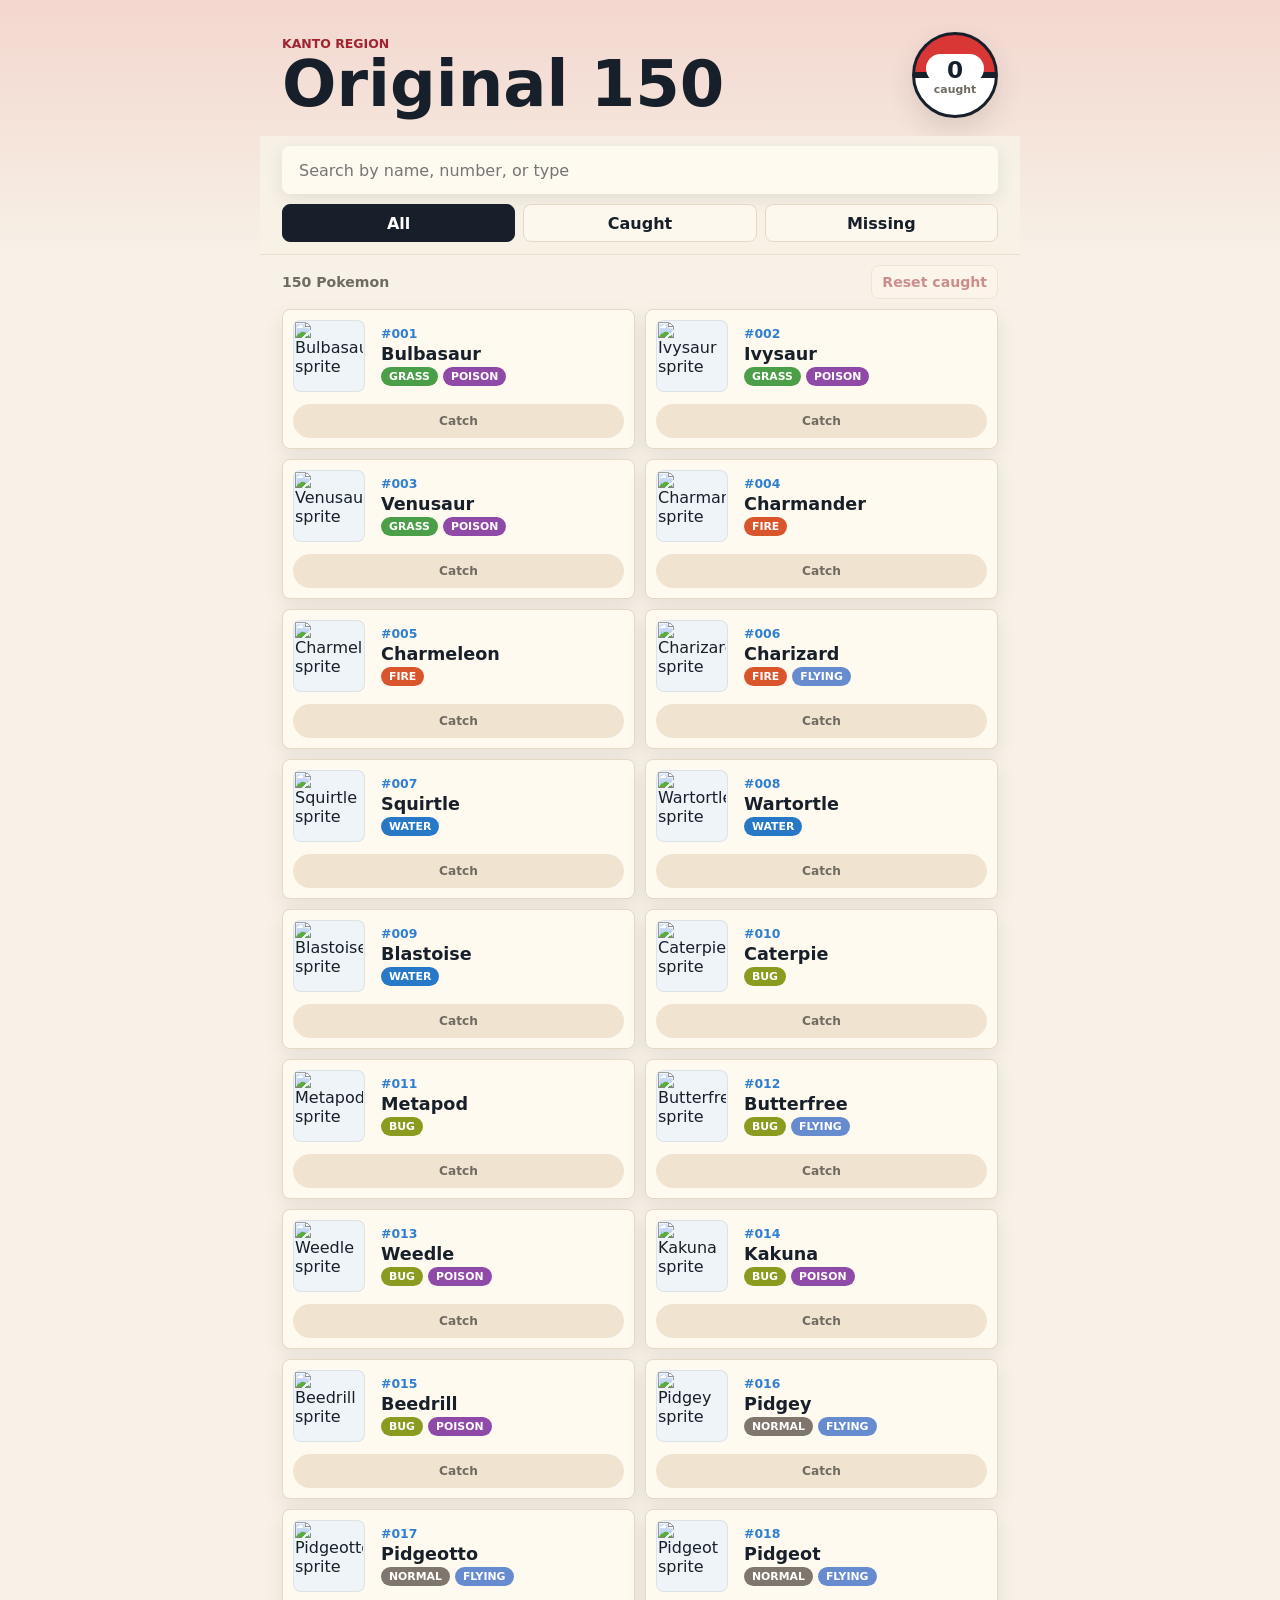
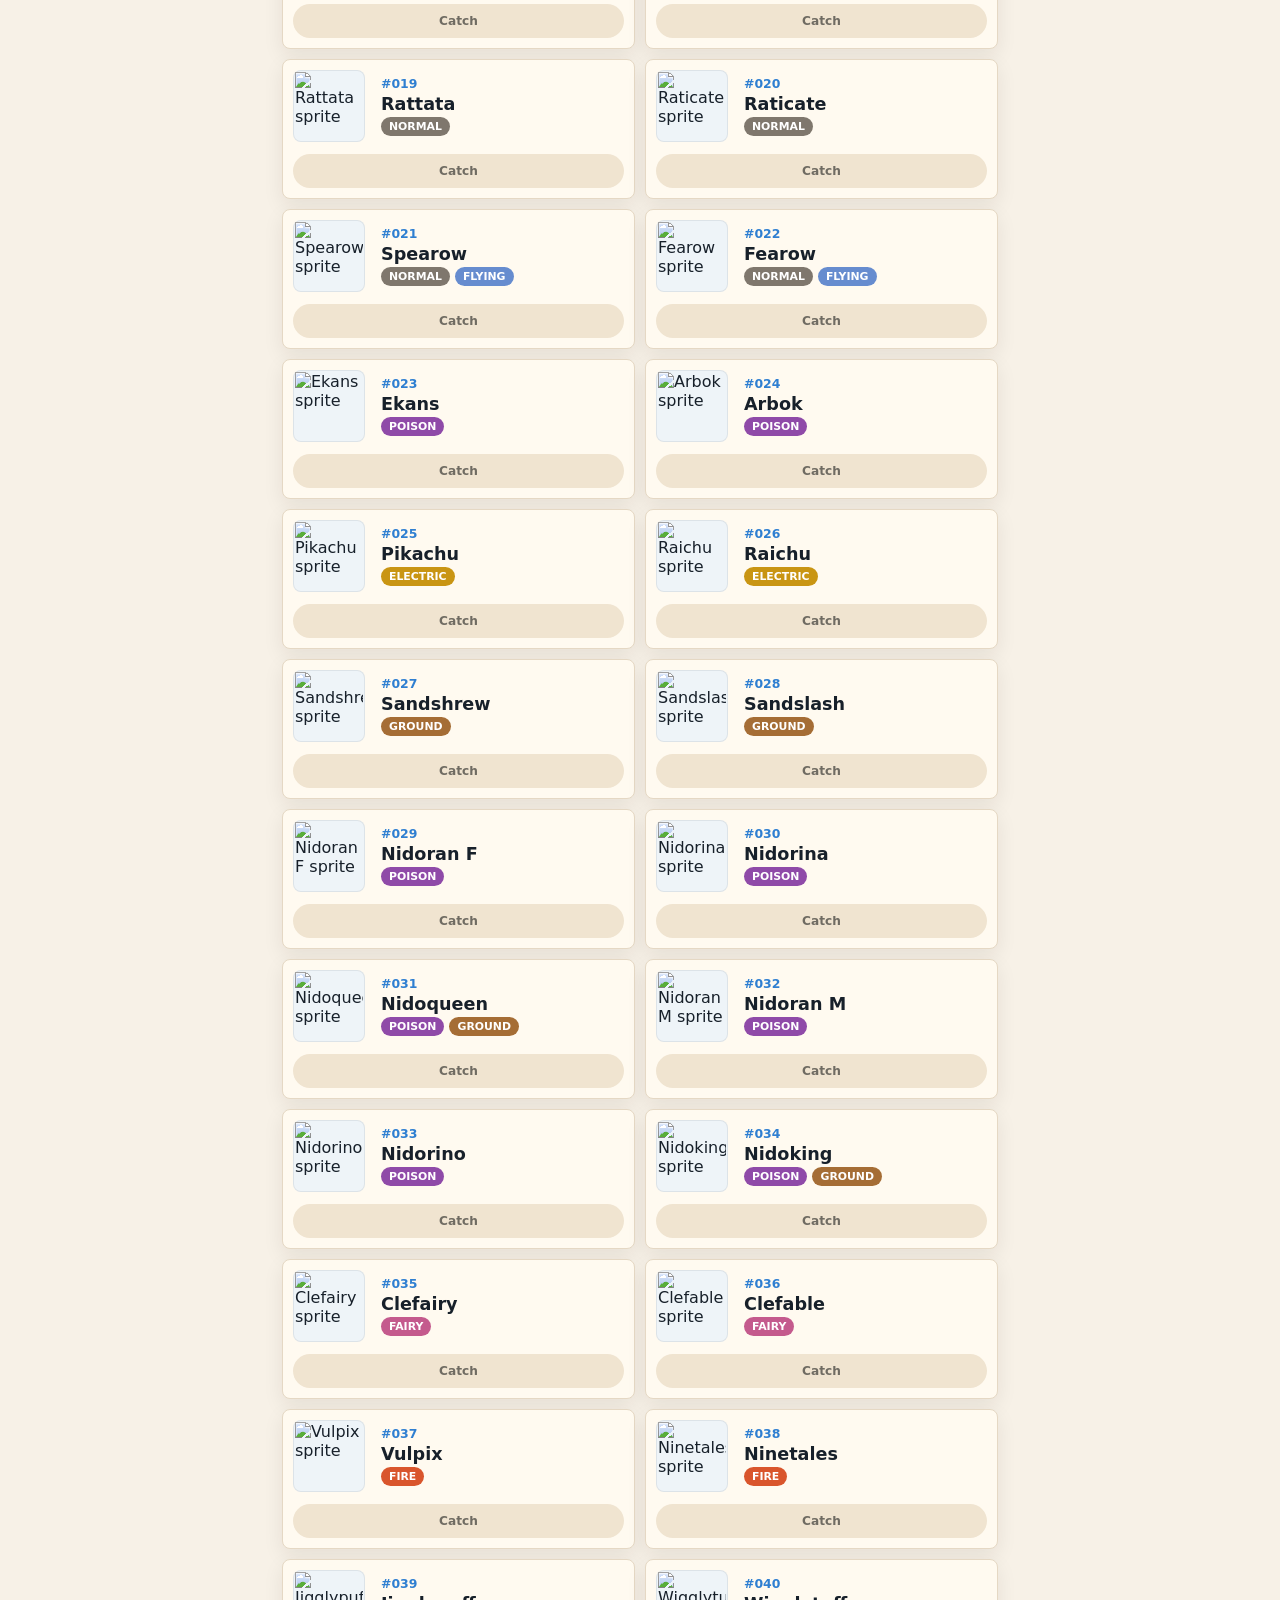
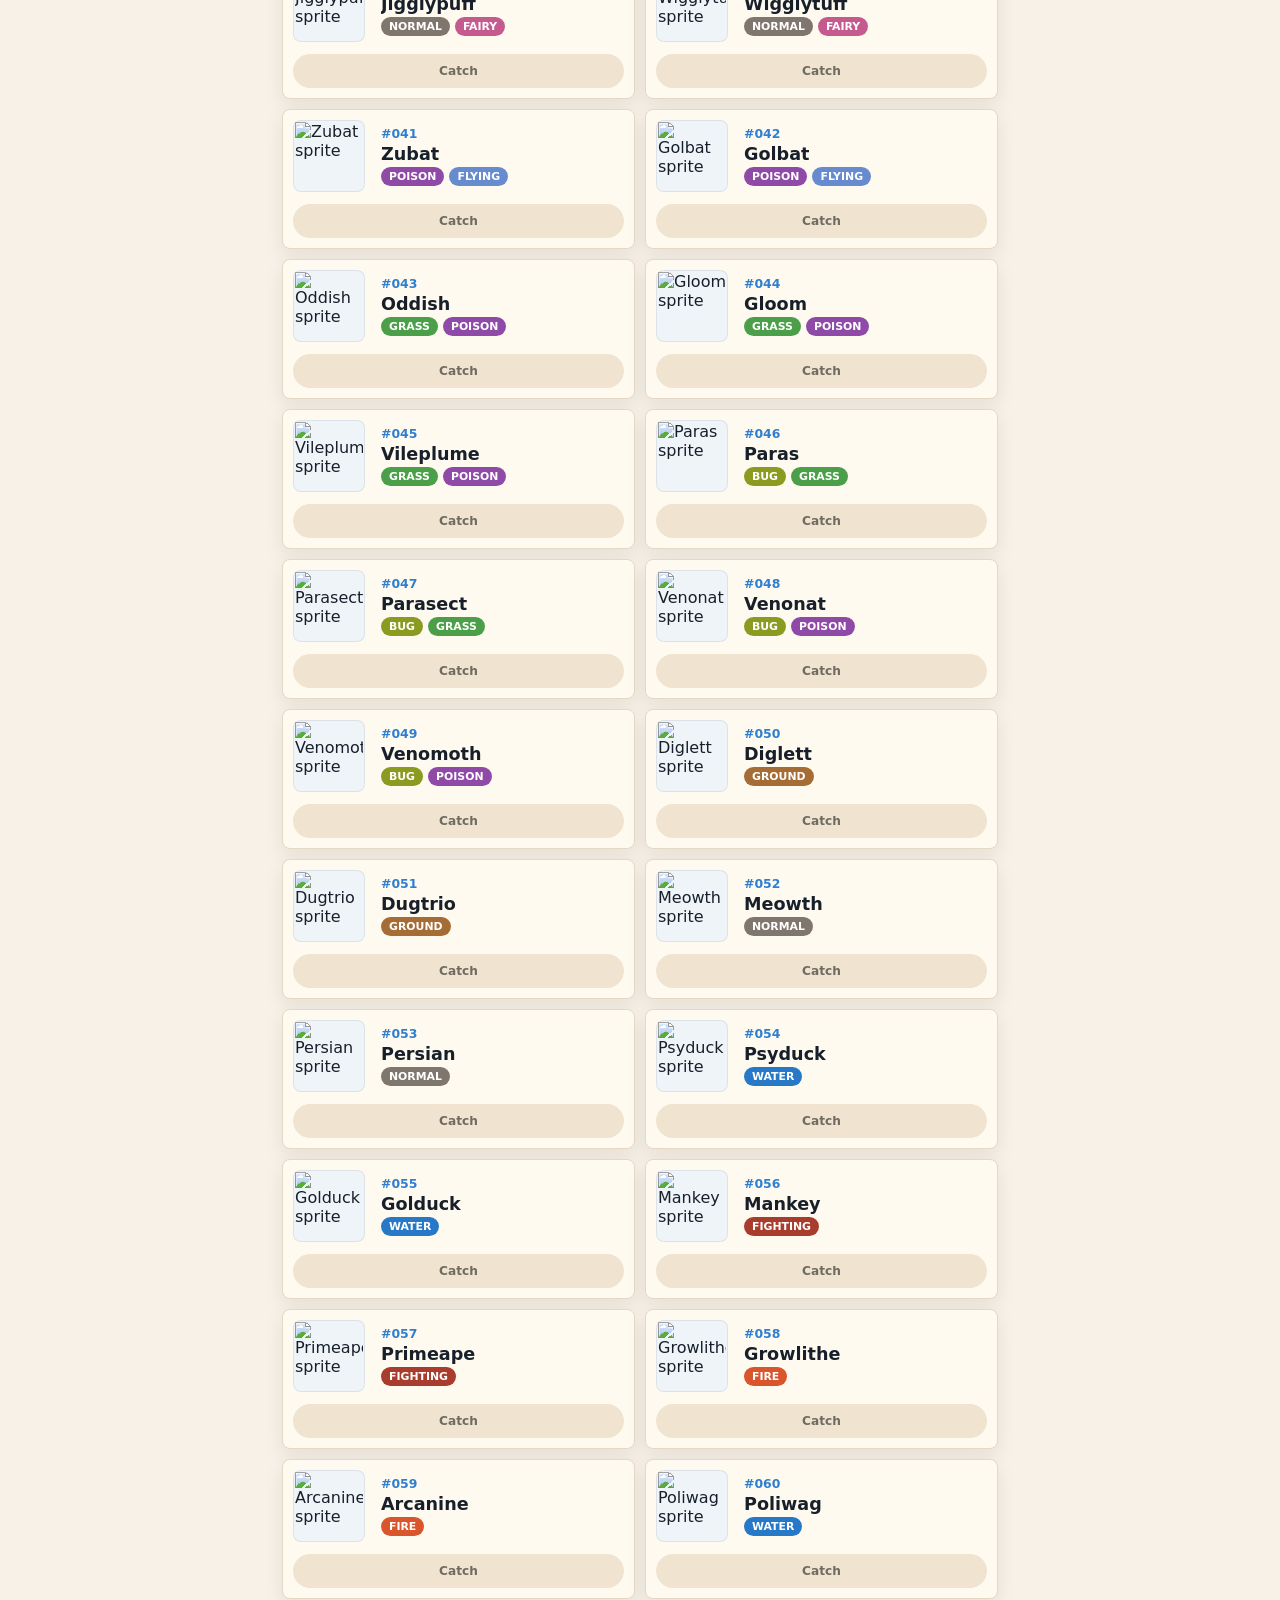
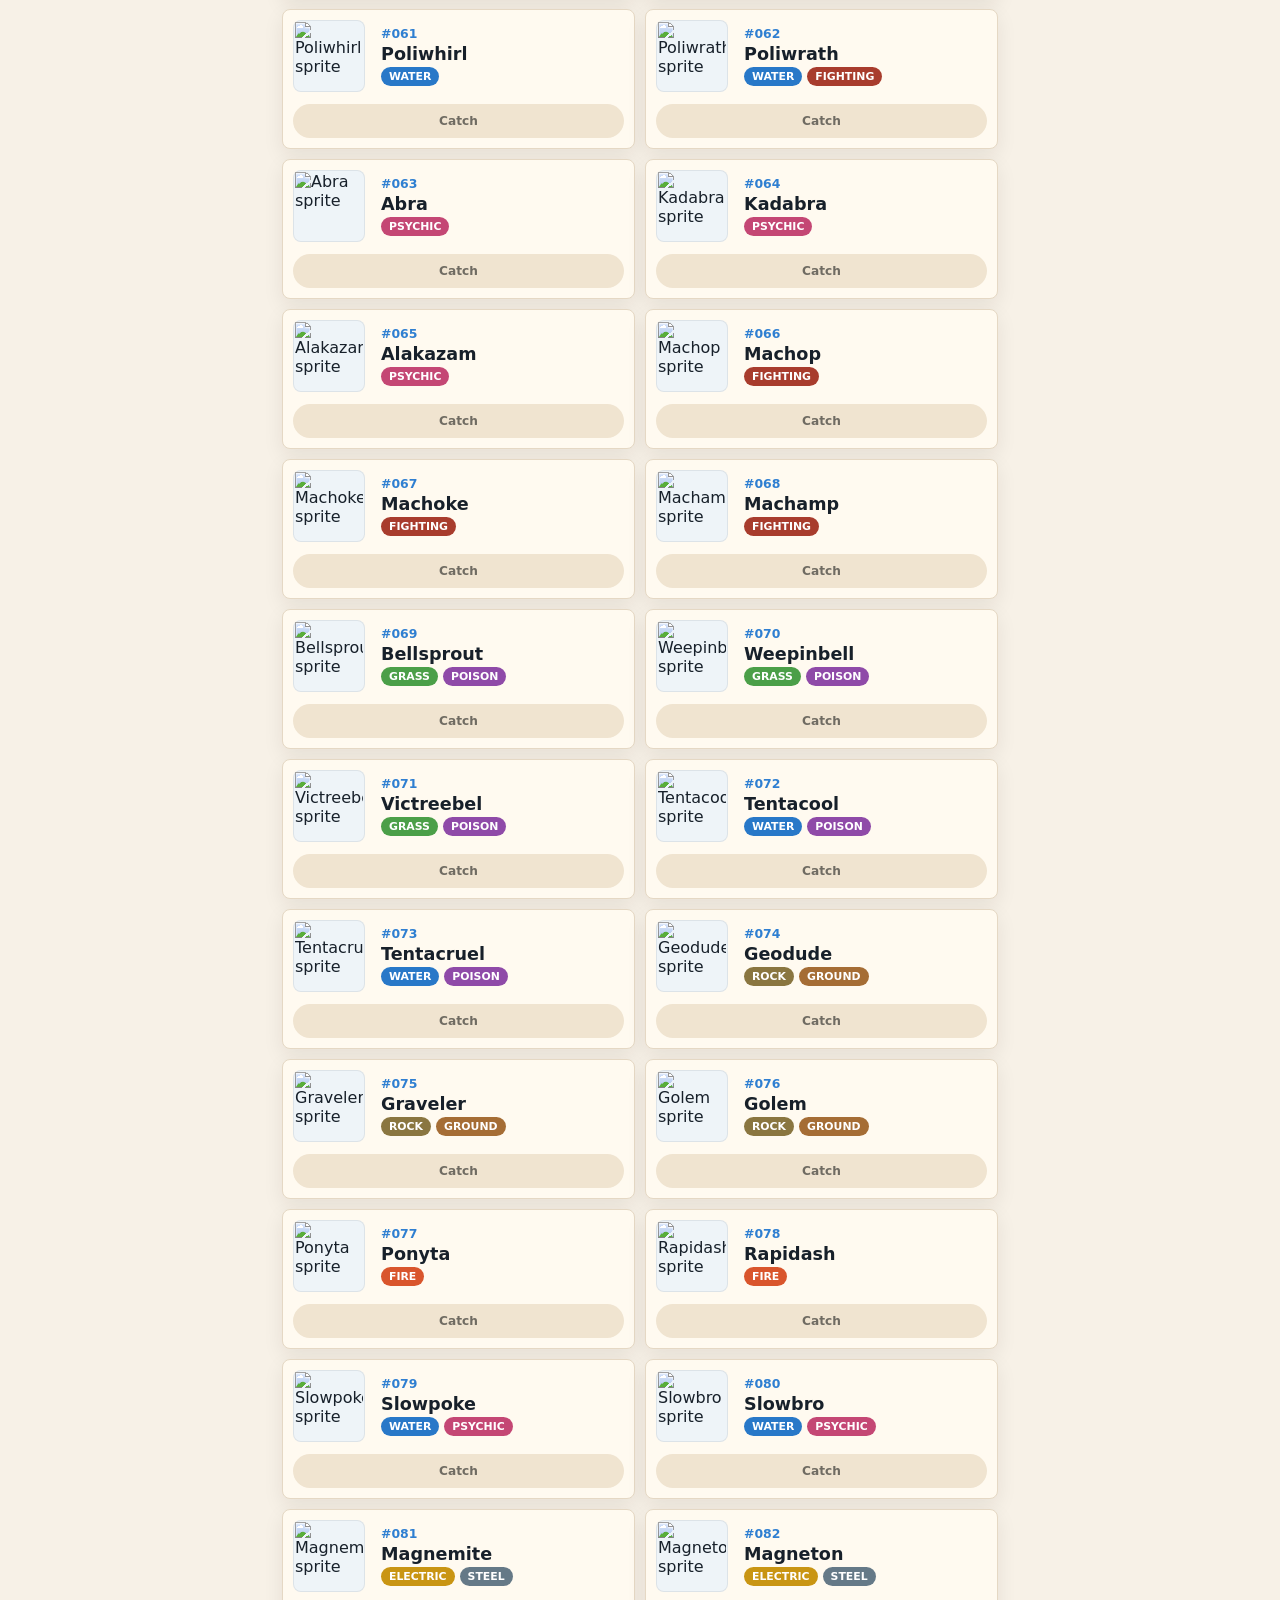
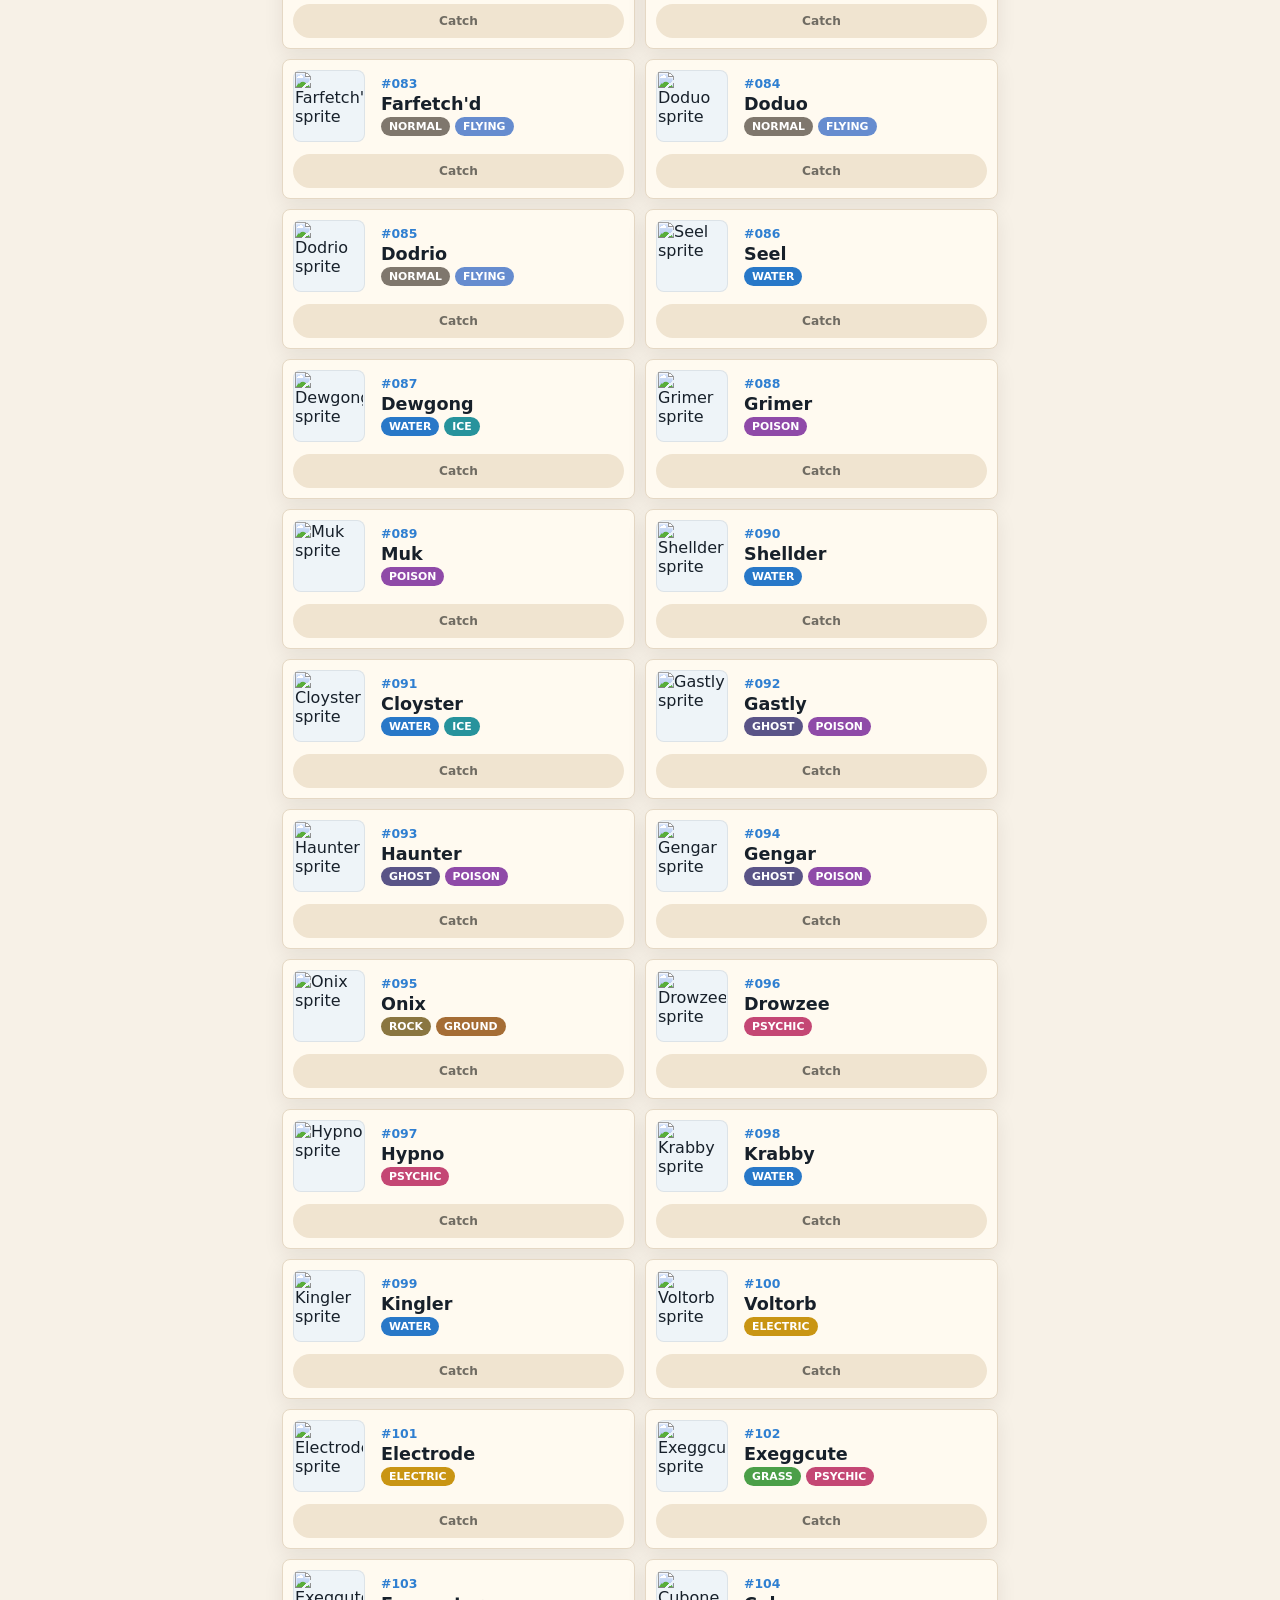
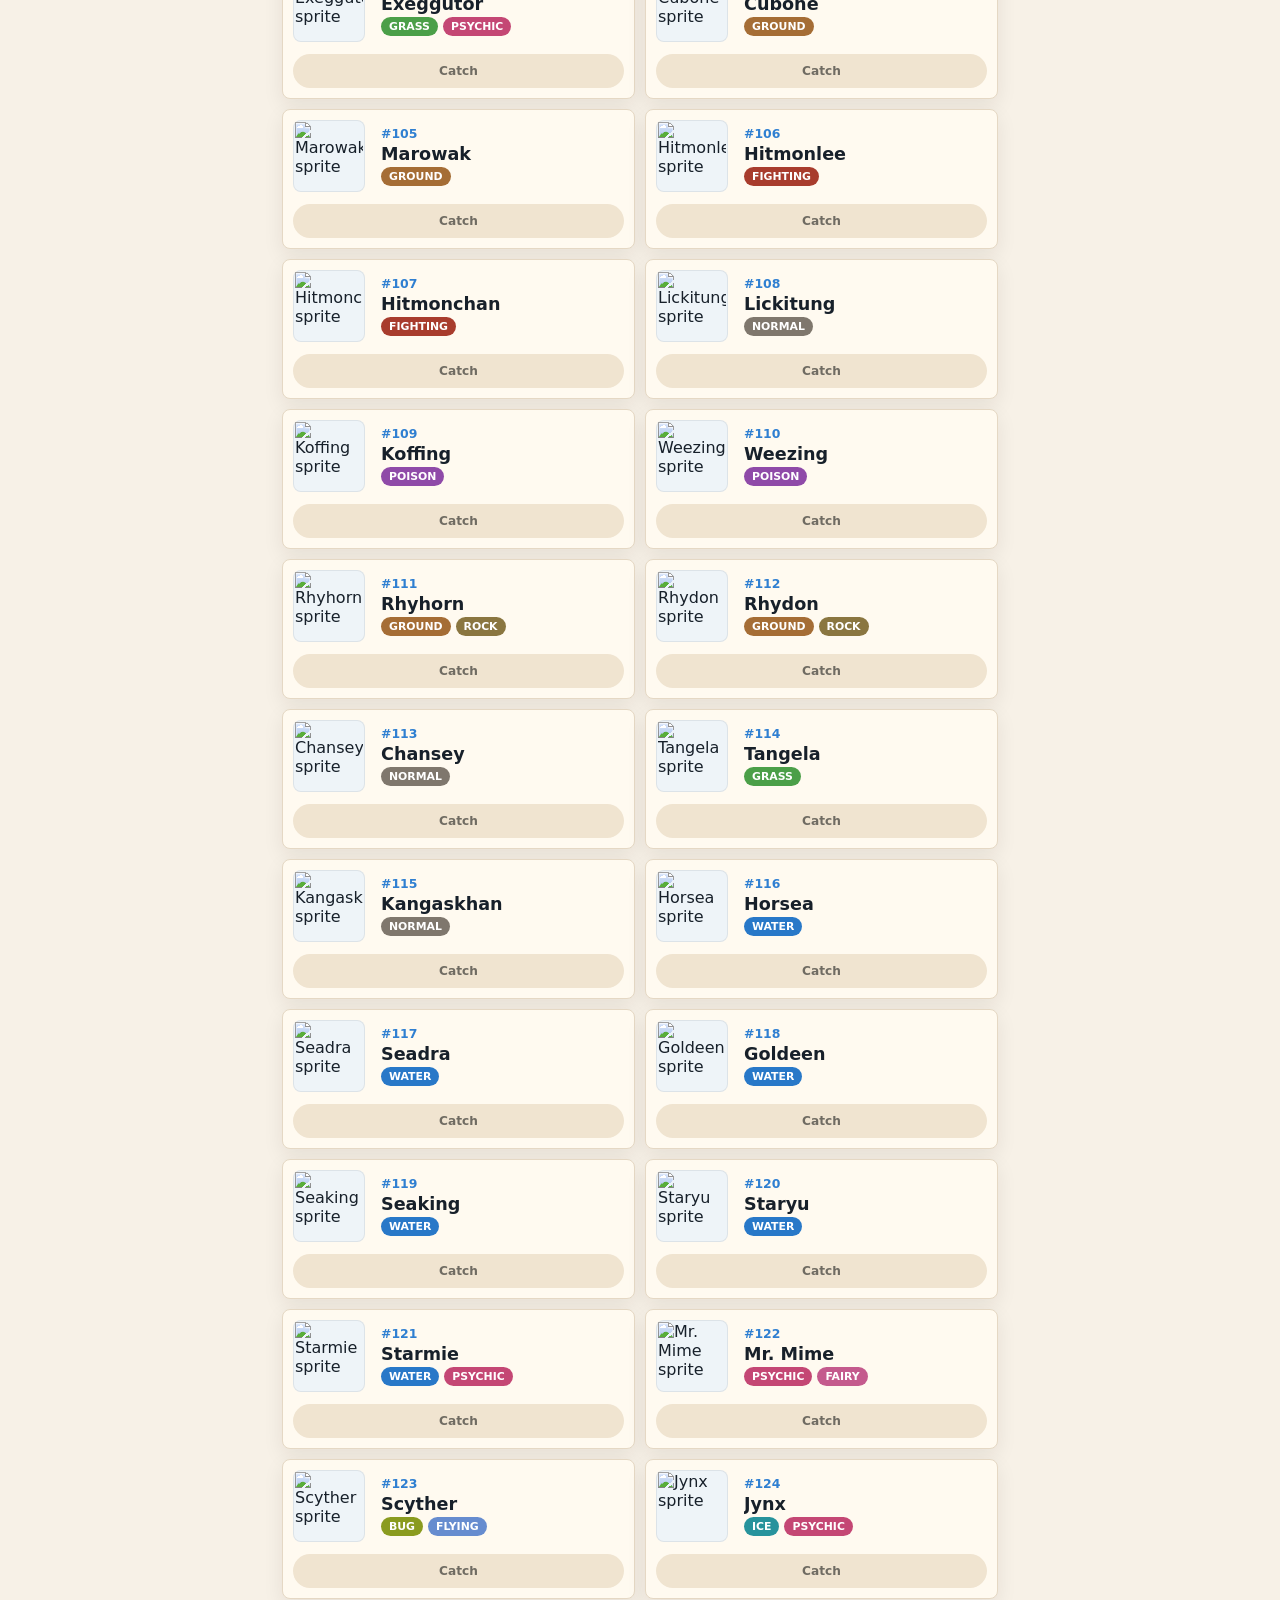
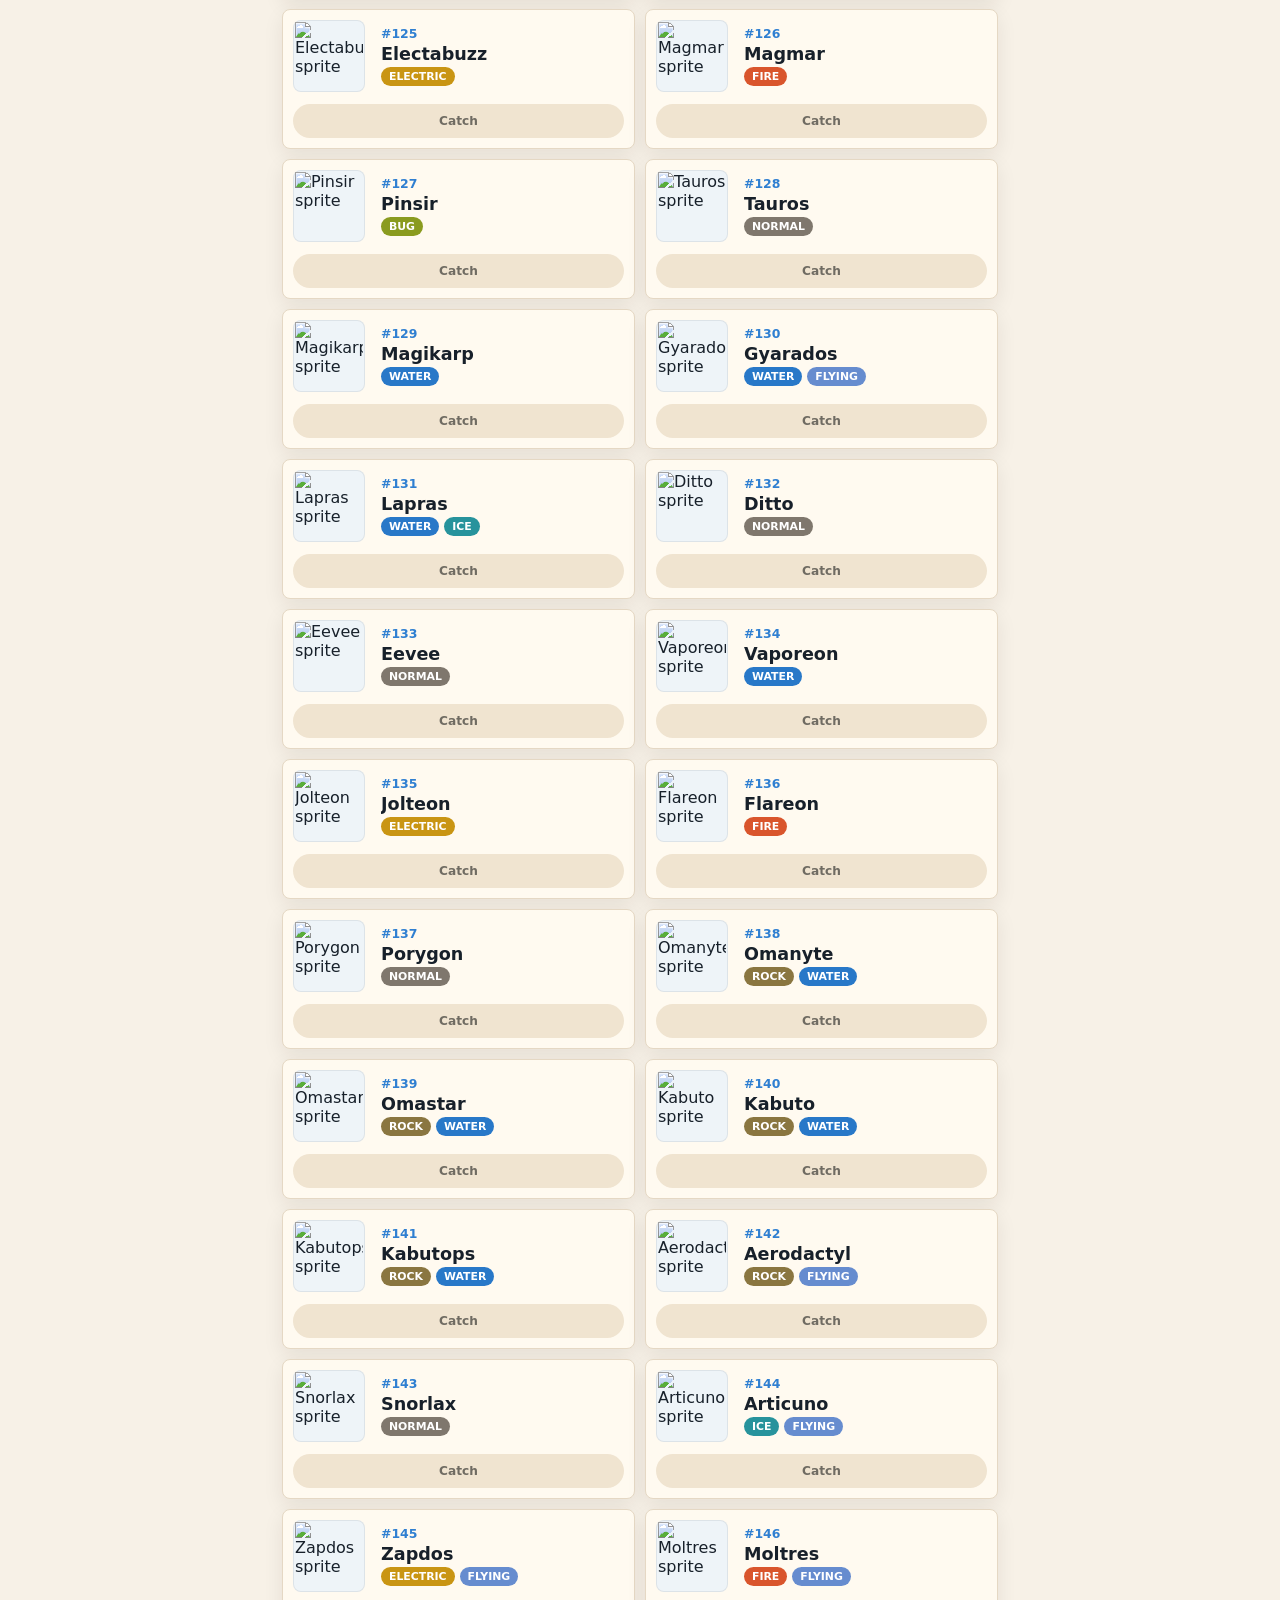
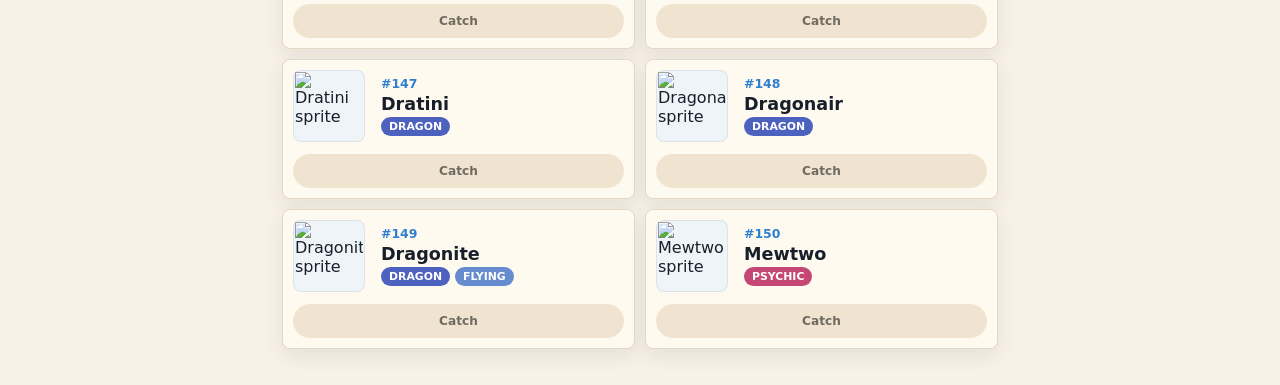
==== index.html @ 087d01f5 "Create mobile Pokedex app" ====
<!doctype html>
<html lang="en">
  <head>
    <meta charset="utf-8">
    <meta name="viewport" content="width=device-width, initial-scale=1">
    <meta name="theme-color" content="#d93636">
    <meta name="description" content="Track caught Pokemon from the original 150.">
    <title>Original 150 Pokedex</title>
    <link rel="manifest" href="manifest.webmanifest">
    <link rel="stylesheet" href="styles.css">
  </head>
  <body>
    <div class="app-shell">
      <header class="app-header">
        <div>
          <p class="eyebrow">Kanto Region</p>
          <h1>Original 150</h1>
        </div>
        <div class="progress-card" aria-live="polite">
          <span id="caughtCount">0</span>
          <small>caught</small>
        </div>
      </header>

      <section class="controls" aria-label="Pokedex controls">
        <label class="search-box">
          <span class="sr-only">Search Pokemon</span>
          <input id="searchInput" type="search" placeholder="Search by name, number, or type">
        </label>
        <div class="filter-row" role="group" aria-label="Filter Pokemon">
          <button class="filter-button active" type="button" data-filter="all">All</button>
          <button class="filter-button" type="button" data-filter="caught">Caught</button>
          <button class="filter-button" type="button" data-filter="missing">Missing</button>
        </div>
      </section>

      <main>
        <div class="status-line">
          <span id="visibleCount">150 Pokemon</span>
          <button id="clearCaught" class="text-button" type="button">Reset caught</button>
        </div>
        <ul id="pokemonList" class="pokemon-list" aria-label="Original 150 Pokemon"></ul>
        <p id="emptyState" class="empty-state" hidden>No Pokemon match that view.</p>
      </main>
    </div>

    <template id="pokemonCardTemplate">
      <li class="pokemon-card">
        <button class="catch-toggle" type="button">
          <span class="sprite-frame">
            <img alt="">
          </span>
          <span class="pokemon-info">
            <span class="pokemon-number"></span>
            <span class="pokemon-name"></span>
            <span class="type-row"></span>
          </span>
          <span class="caught-pill"></span>
        </button>
      </li>
    </template>

    <script src="app.js"></script>
  </body>
</html>
---- styles.css ----
:root {
  color-scheme: light;
  --bg: #f7f1e7;
  --panel: #fffaf0;
  --ink: #17202a;
  --muted: #6f6b62;
  --line: #e5d8c4;
  --red: #d93636;
  --red-dark: #9f242d;
  --blue: #2f7fd1;
  --green: #2e9564;
  --shadow: 0 12px 28px rgba(42, 31, 16, 0.12);
}

* {
  box-sizing: border-box;
}

body {
  margin: 0;
  min-height: 100vh;
  background:
    linear-gradient(180deg, rgba(217, 54, 54, 0.14) 0, rgba(247, 241, 231, 0) 260px),
    var(--bg);
  color: var(--ink);
  font-family: Inter, ui-sans-serif, system-ui, -apple-system, BlinkMacSystemFont, "Segoe UI", sans-serif;
}

button,
input {
  font: inherit;
}

button {
  cursor: pointer;
}

.app-shell {
  width: min(100%, 760px);
  margin: 0 auto;
  padding: 20px 14px 36px;
}

.app-header {
  display: flex;
  align-items: center;
  justify-content: space-between;
  gap: 14px;
  padding: 12px 0 18px;
}

.eyebrow {
  margin: 0 0 4px;
  color: var(--red-dark);
  font-size: 0.78rem;
  font-weight: 800;
  text-transform: uppercase;
}

h1 {
  margin: 0;
  font-size: clamp(2rem, 11vw, 4rem);
  line-height: 0.92;
  letter-spacing: 0;
}

.progress-card {
  display: grid;
  place-items: center;
  flex: 0 0 auto;
  width: 86px;
  height: 86px;
  border: 3px solid var(--ink);
  border-radius: 50%;
  background:
    linear-gradient(var(--red) 0 46%, var(--ink) 46% 54%, #ffffff 54% 100%);
  box-shadow: var(--shadow);
}

.progress-card span,
.progress-card small {
  display: block;
  width: 58px;
  border-radius: 999px;
  background: #ffffff;
  text-align: center;
}

.progress-card span {
  align-self: end;
  padding-top: 2px;
  font-size: 1.45rem;
  font-weight: 900;
}

.progress-card small {
  align-self: start;
  color: var(--muted);
  font-size: 0.68rem;
  font-weight: 800;
}

.controls {
  position: sticky;
  top: 0;
  z-index: 3;
  margin: 0 -14px;
  padding: 10px 14px 12px;
  background: rgba(247, 241, 231, 0.92);
  backdrop-filter: blur(14px);
  border-bottom: 1px solid rgba(229, 216, 196, 0.72);
}

.search-box input {
  width: 100%;
  height: 48px;
  border: 2px solid transparent;
  border-radius: 8px;
  padding: 0 15px;
  background: var(--panel);
  color: var(--ink);
  box-shadow: 0 5px 18px rgba(42, 31, 16, 0.09);
  outline: none;
}

.search-box input:focus {
  border-color: var(--blue);
}

.filter-row {
  display: grid;
  grid-template-columns: repeat(3, 1fr);
  gap: 8px;
  margin-top: 10px;
}

.filter-button,
.text-button {
  min-height: 38px;
  border: 1px solid var(--line);
  border-radius: 8px;
  background: rgba(255, 250, 240, 0.76);
  color: var(--ink);
  font-weight: 800;
}

.filter-button.active {
  border-color: var(--ink);
  background: var(--ink);
  color: #ffffff;
}

.status-line {
  display: flex;
  align-items: center;
  justify-content: space-between;
  gap: 12px;
  min-height: 54px;
  color: var(--muted);
  font-size: 0.88rem;
  font-weight: 800;
}

.text-button {
  min-height: 34px;
  padding: 0 10px;
  color: var(--red-dark);
}

.text-button:disabled {
  cursor: not-allowed;
  opacity: 0.48;
}

.pokemon-list {
  display: grid;
  grid-template-columns: 1fr;
  gap: 10px;
  margin: 0;
  padding: 0;
  list-style: none;
}

.pokemon-card {
  min-width: 0;
}

.catch-toggle {
  display: grid;
  grid-template-columns: 72px minmax(0, 1fr) auto;
  align-items: center;
  gap: 12px;
  width: 100%;
  min-height: 92px;
  border: 1px solid var(--line);
  border-radius: 8px;
  padding: 10px;
  background: var(--panel);
  color: inherit;
  text-align: left;
  box-shadow: 0 7px 20px rgba(42, 31, 16, 0.08);
}

.catch-toggle[aria-pressed="true"] {
  border-color: rgba(46, 149, 100, 0.55);
  background: #f0fff6;
}

.sprite-frame {
  display: grid;
  place-items: center;
  width: 72px;
  height: 72px;
  border-radius: 8px;
  background: #eef4f8;
  border: 1px solid rgba(23, 32, 42, 0.08);
}

.sprite-frame img {
  width: 68px;
  height: 68px;
  image-rendering: pixelated;
  object-fit: contain;
}

.pokemon-info {
  display: grid;
  min-width: 0;
  gap: 3px;
}

.pokemon-number {
  color: var(--blue);
  font-size: 0.78rem;
  font-weight: 900;
}

.pokemon-name {
  overflow: hidden;
  font-size: 1.1rem;
  font-weight: 900;
  text-overflow: ellipsis;
  white-space: nowrap;
}

.type-row {
  display: flex;
  flex-wrap: wrap;
  gap: 5px;
}

.type-chip {
  min-width: 0;
  border-radius: 999px;
  padding: 3px 8px;
  color: #ffffff;
  font-size: 0.68rem;
  font-weight: 900;
  text-transform: uppercase;
}

.caught-pill {
  display: inline-grid;
  place-items: center;
  min-width: 68px;
  height: 34px;
  border-radius: 999px;
  background: #f0e4d0;
  color: var(--muted);
  font-size: 0.76rem;
  font-weight: 900;
}

.catch-toggle[aria-pressed="true"] .caught-pill {
  background: var(--green);
  color: #ffffff;
}

.empty-state {
  margin: 48px 0;
  color: var(--muted);
  text-align: center;
  font-weight: 800;
}

.sr-only {
  position: absolute;
  width: 1px;
  height: 1px;
  padding: 0;
  overflow: hidden;
  clip: rect(0, 0, 0, 0);
  white-space: nowrap;
  border: 0;
}

[data-type="grass"] { background: #4b9f48; }
[data-type="poison"] { background: #8f4aa8; }
[data-type="fire"] { background: #d9552c; }
[data-type="flying"] { background: #668ccf; }
[data-type="water"] { background: #2878c8; }
[data-type="bug"] { background: #8a9b1f; }
[data-type="normal"] { background: #7f776d; }
[data-type="electric"] { background: #c99513; }
[data-type="ground"] { background: #a56d35; }
[data-type="fairy"] { background: #c45a8d; }
[data-type="fighting"] { background: #a83c2d; }
[data-type="psychic"] { background: #c44774; }
[data-type="rock"] { background: #8a7640; }
[data-type="steel"] { background: #657987; }
[data-type="ice"] { background: #27939c; }
[data-type="ghost"] { background: #5a5487; }
[data-type="dragon"] { background: #4d62bf; }

@media (min-width: 680px) {
  .app-shell {
    padding-inline: 22px;
  }

  .controls {
    margin-inline: -22px;
    padding-inline: 22px;
  }

  .pokemon-list {
    grid-template-columns: repeat(2, minmax(0, 1fr));
  }

  .catch-toggle {
    grid-template-columns: 76px minmax(0, 1fr);
  }

  .caught-pill {
    grid-column: 1 / -1;
    justify-self: stretch;
  }
}
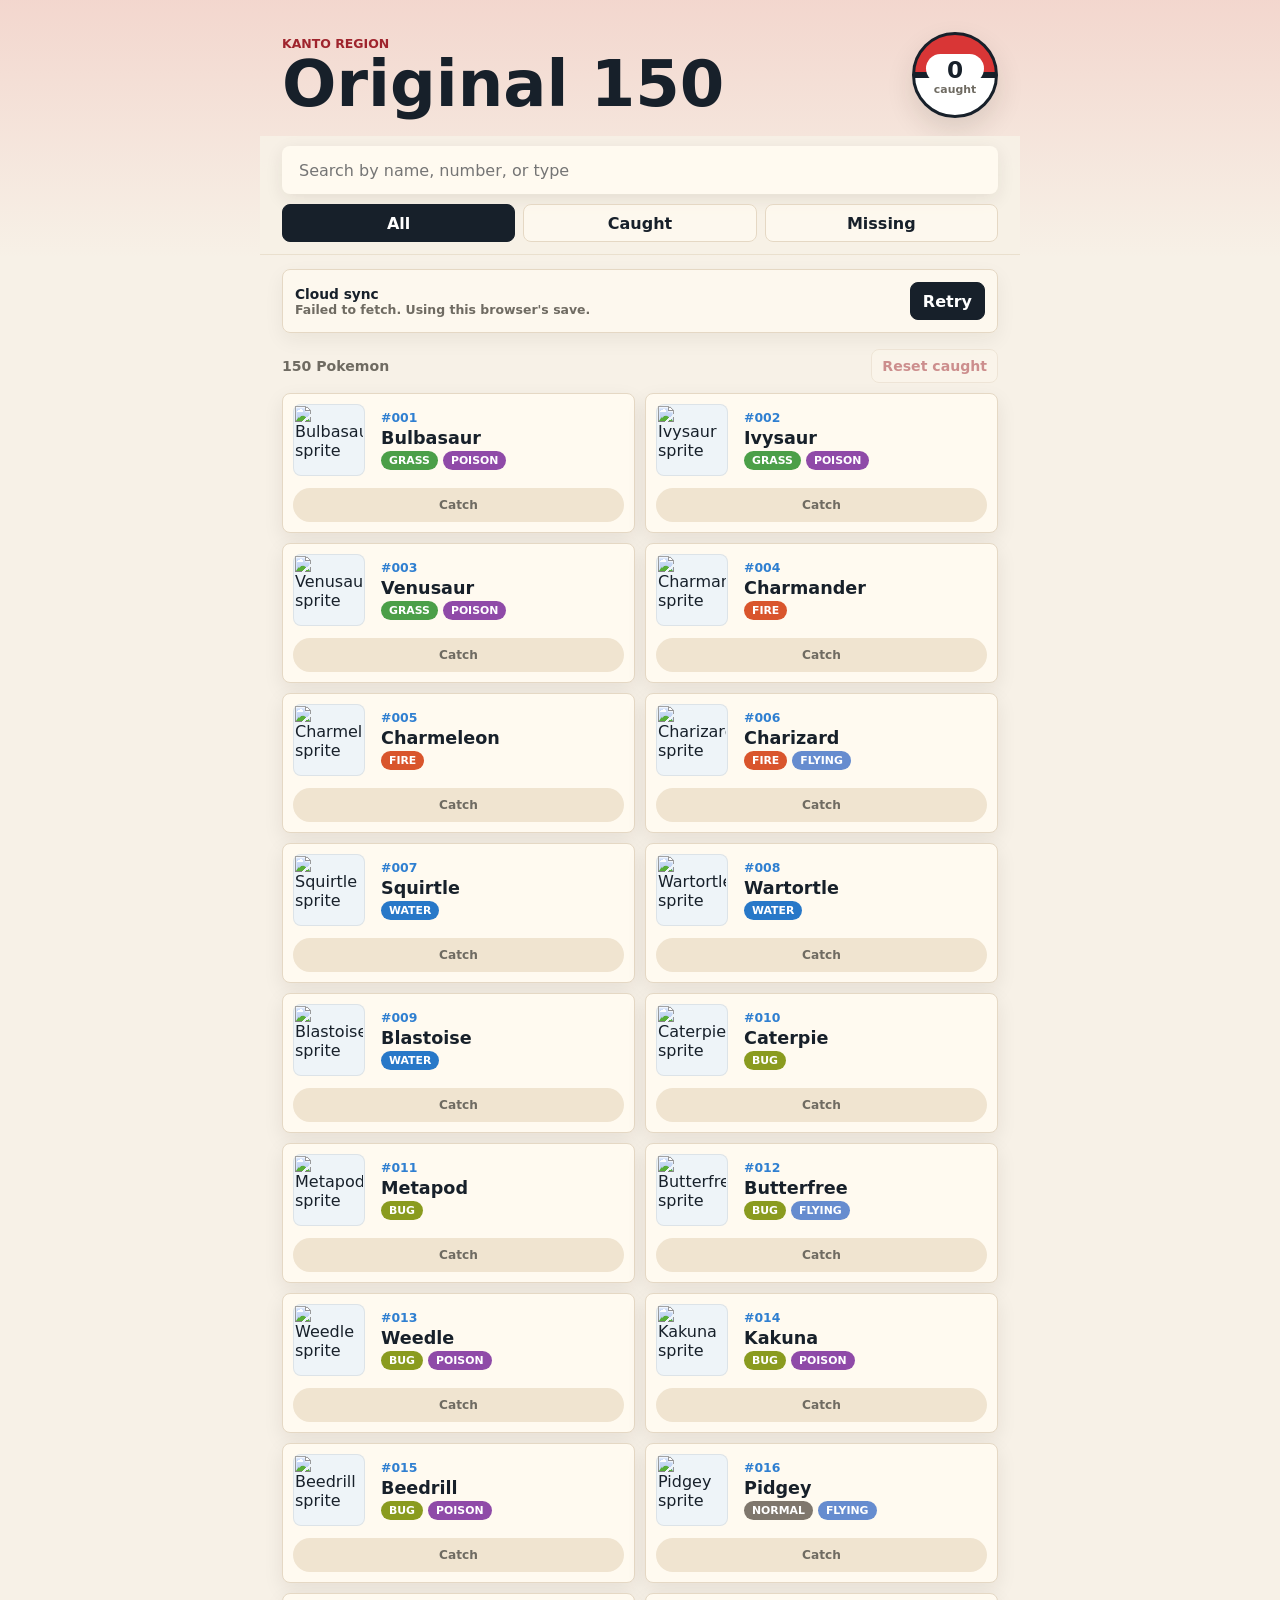
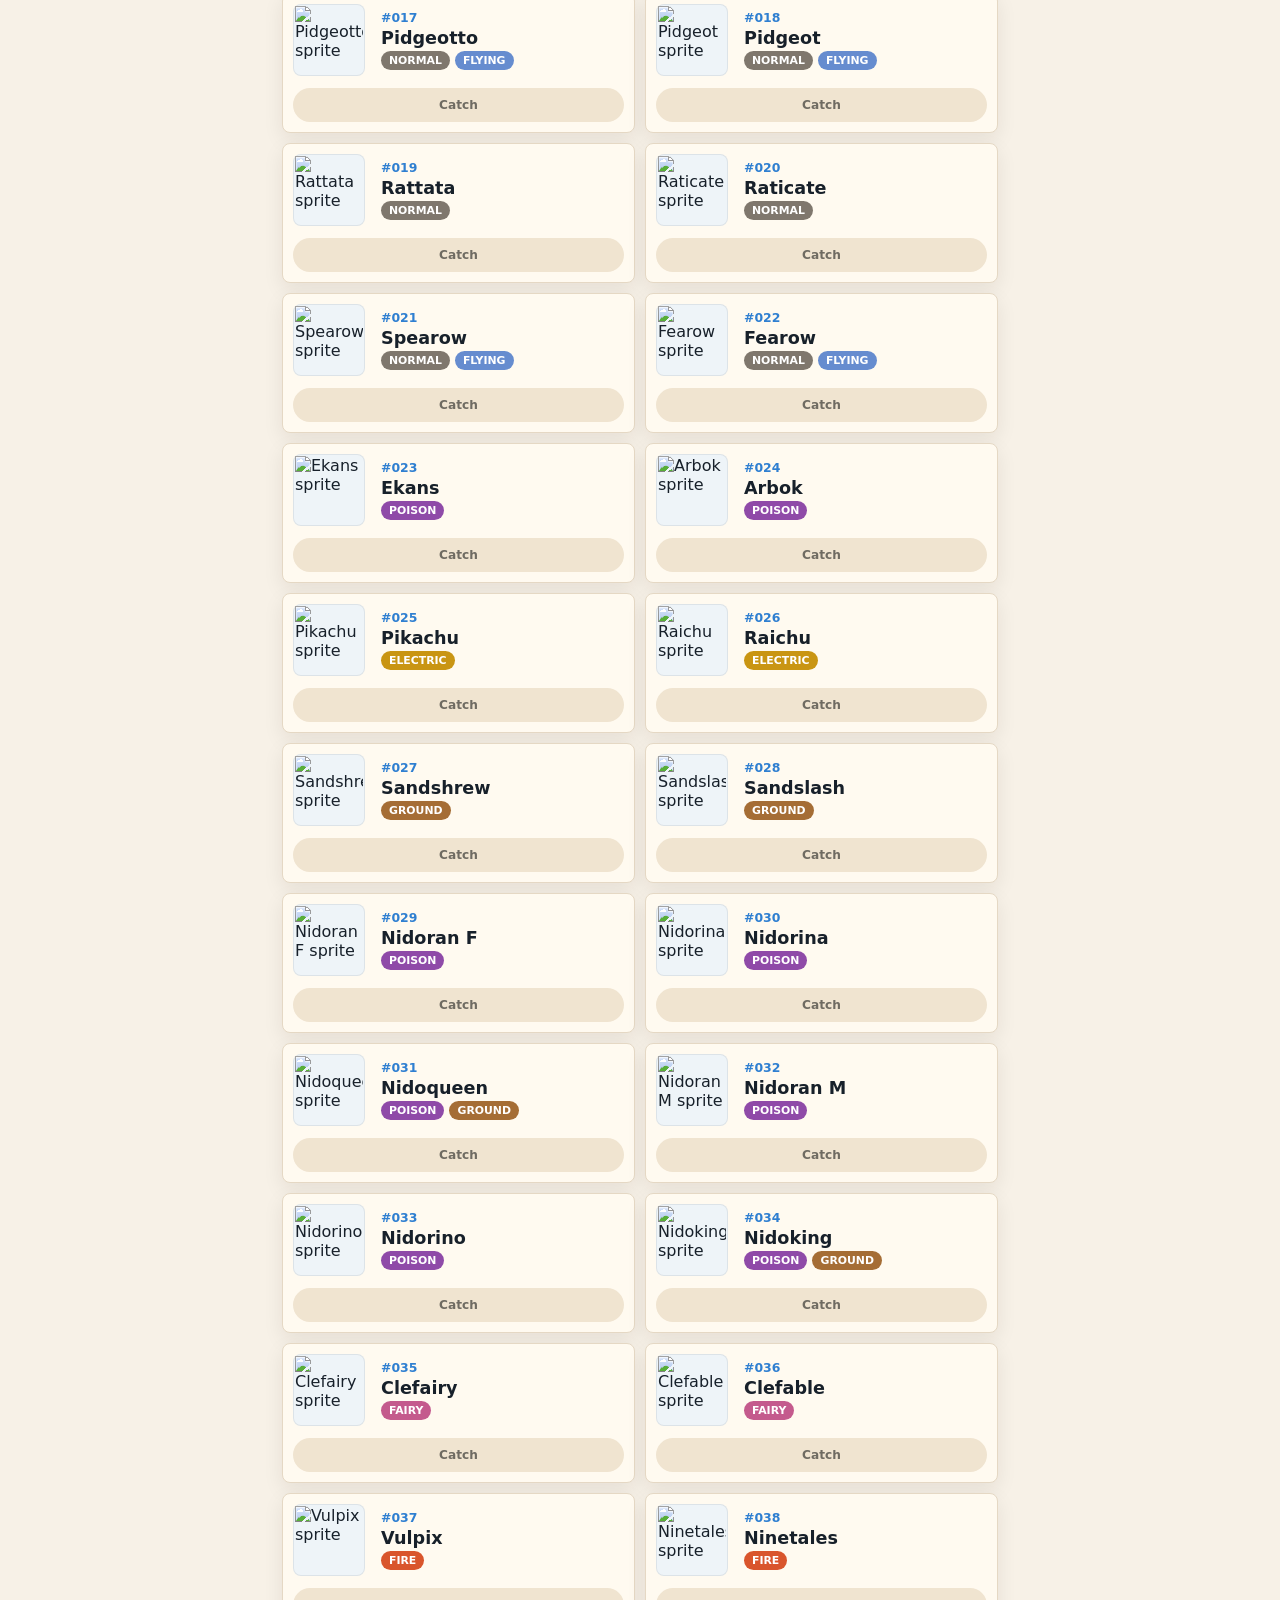
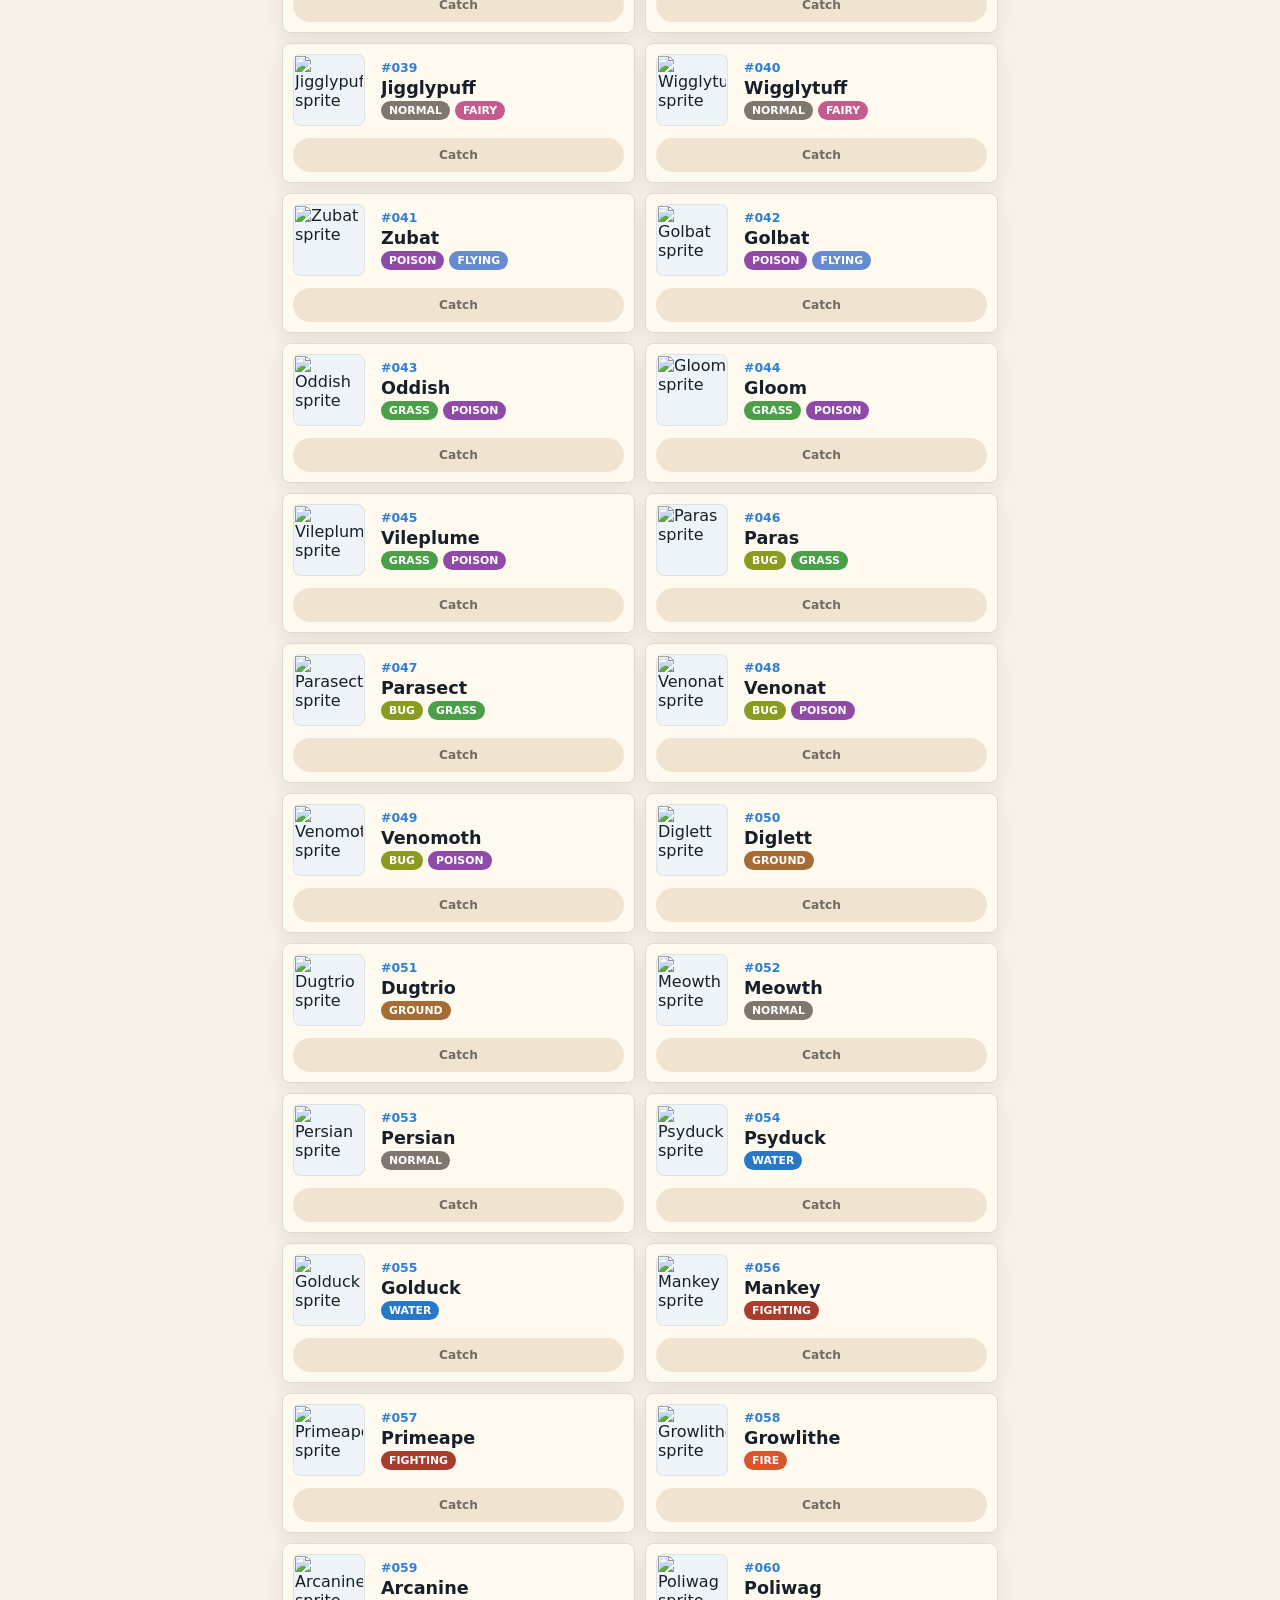
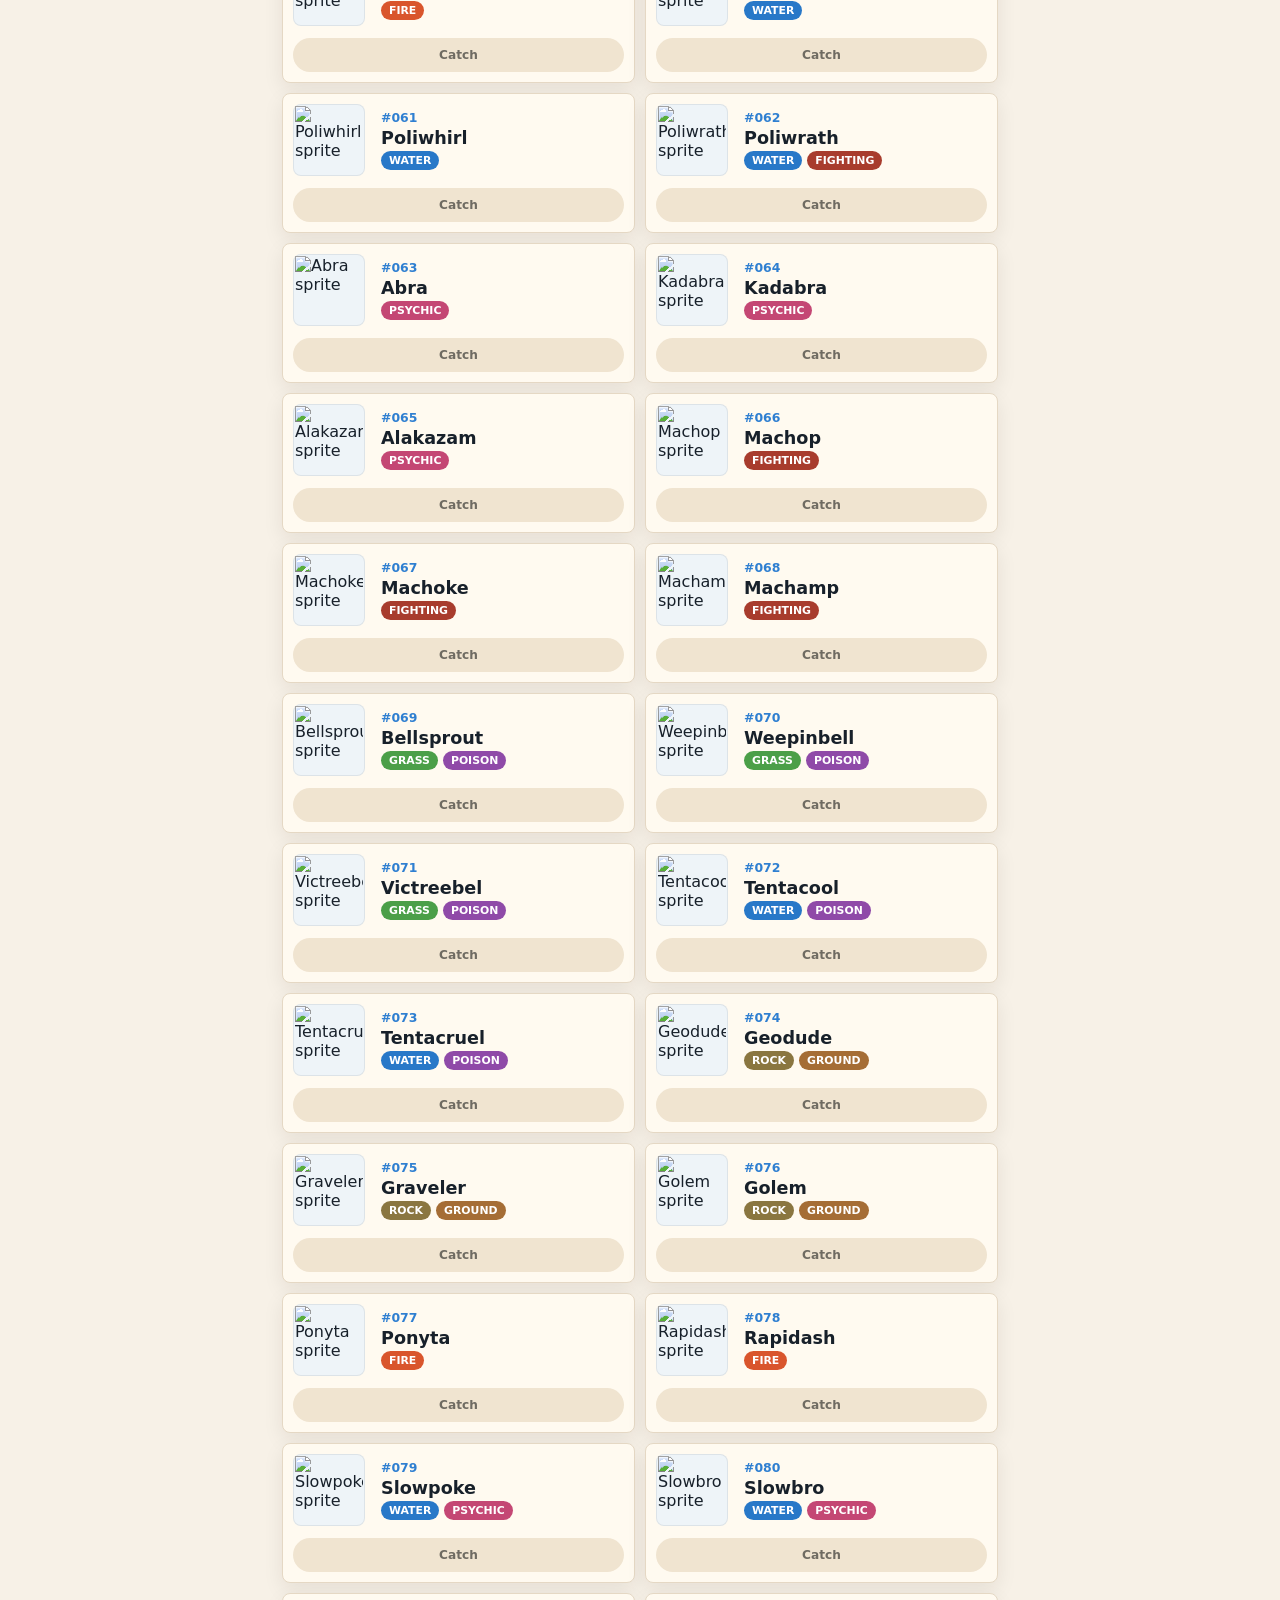
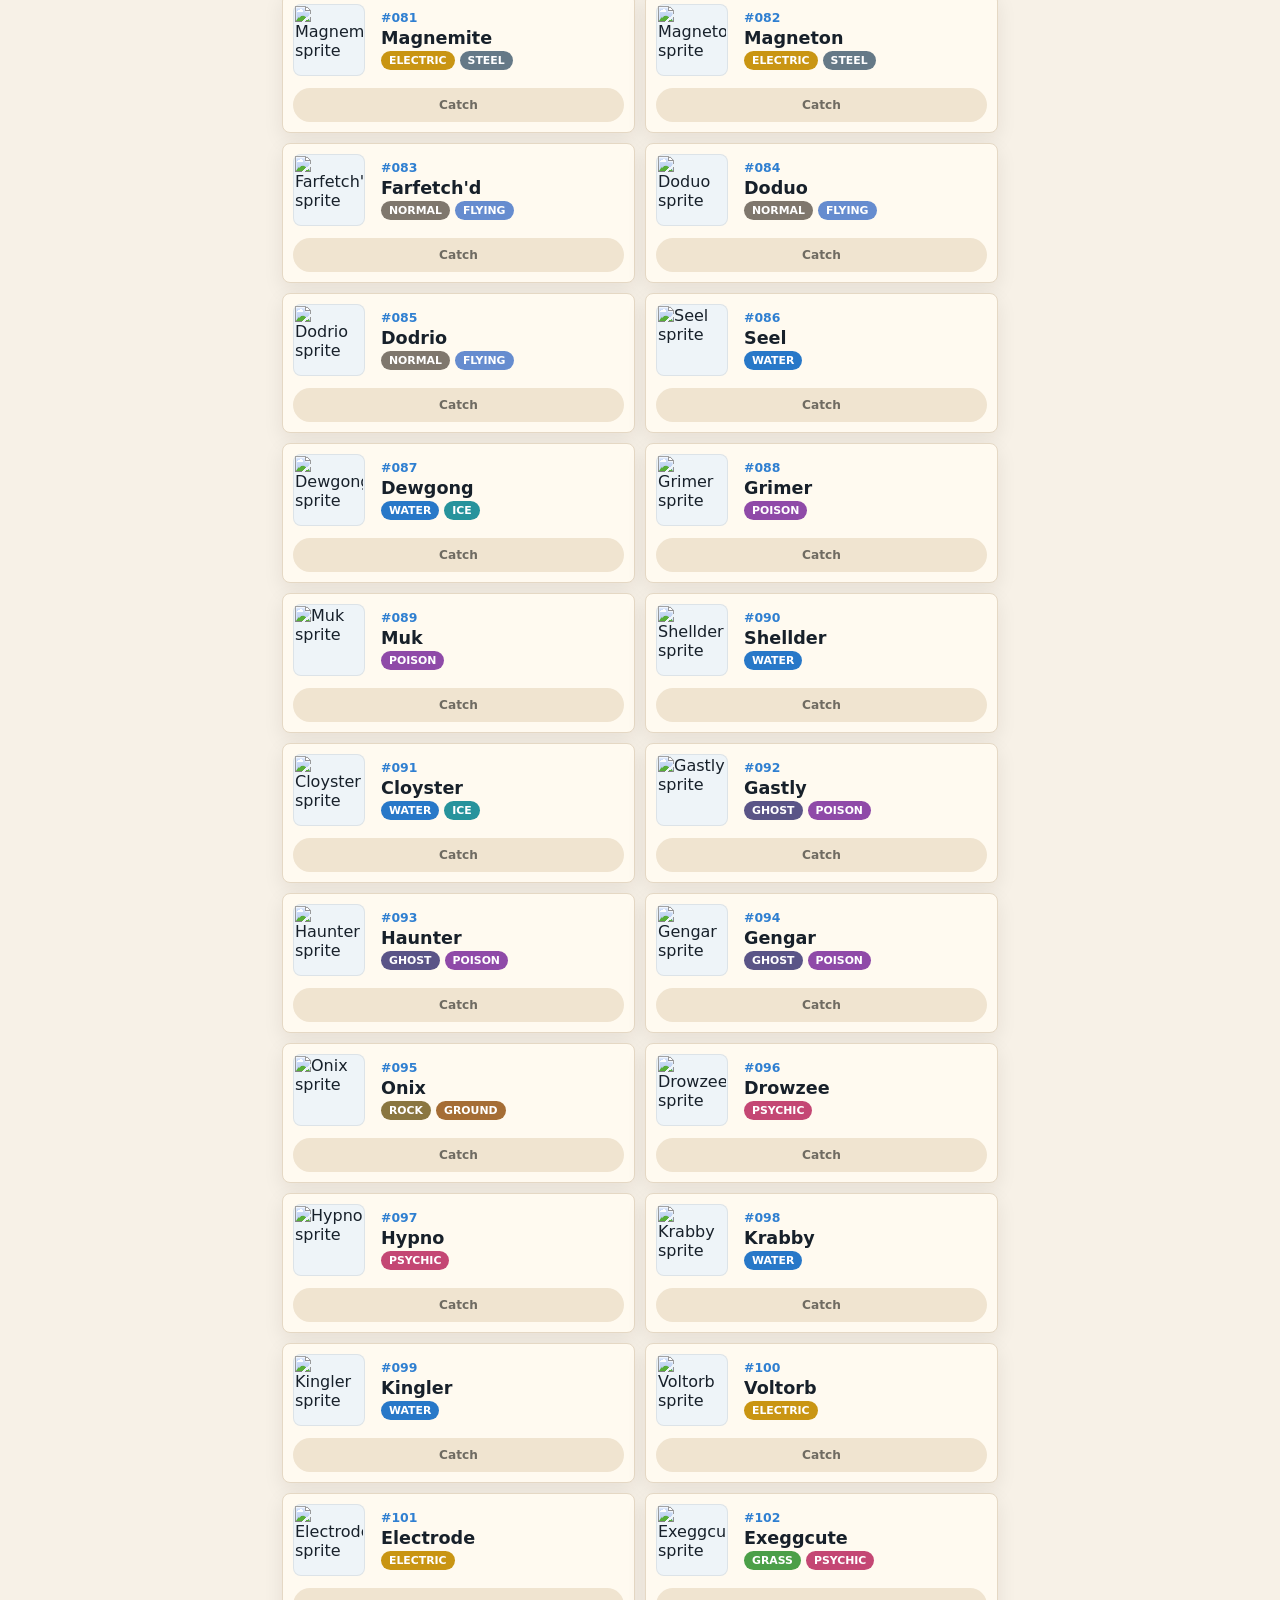
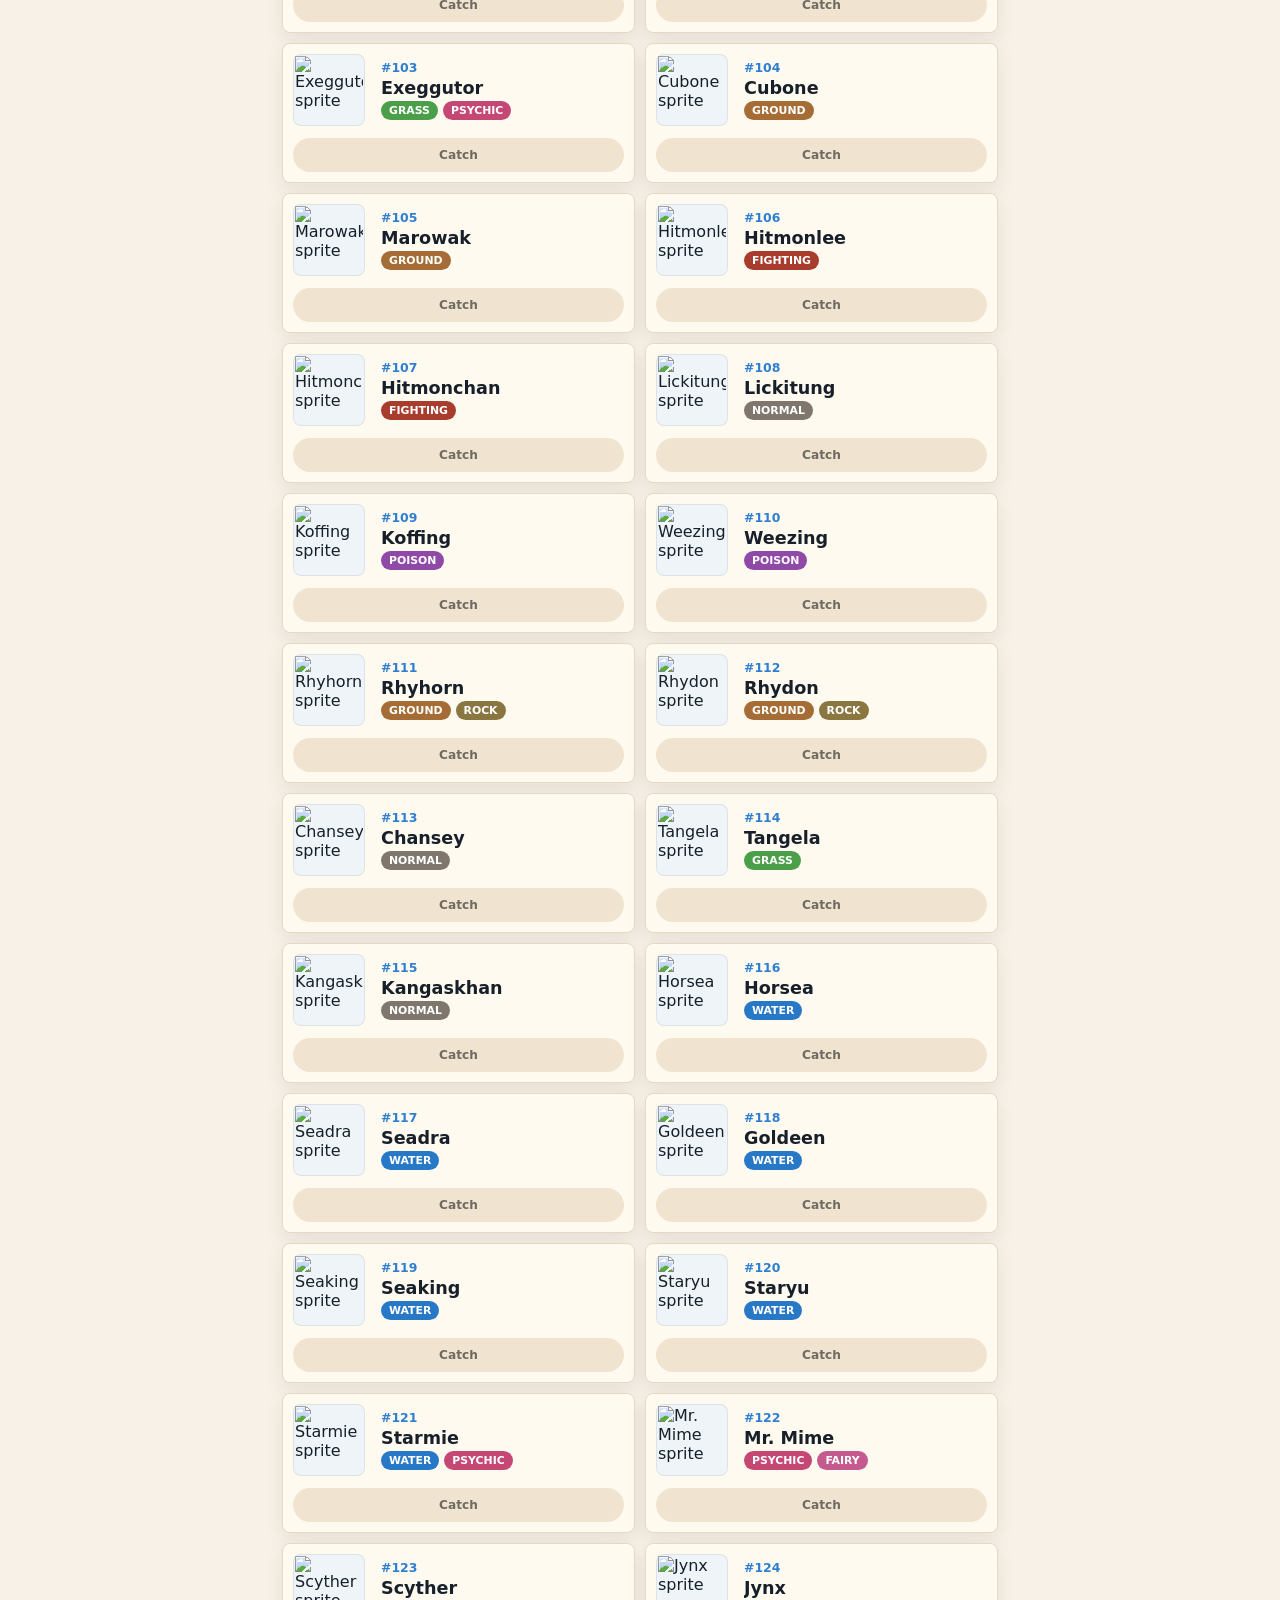
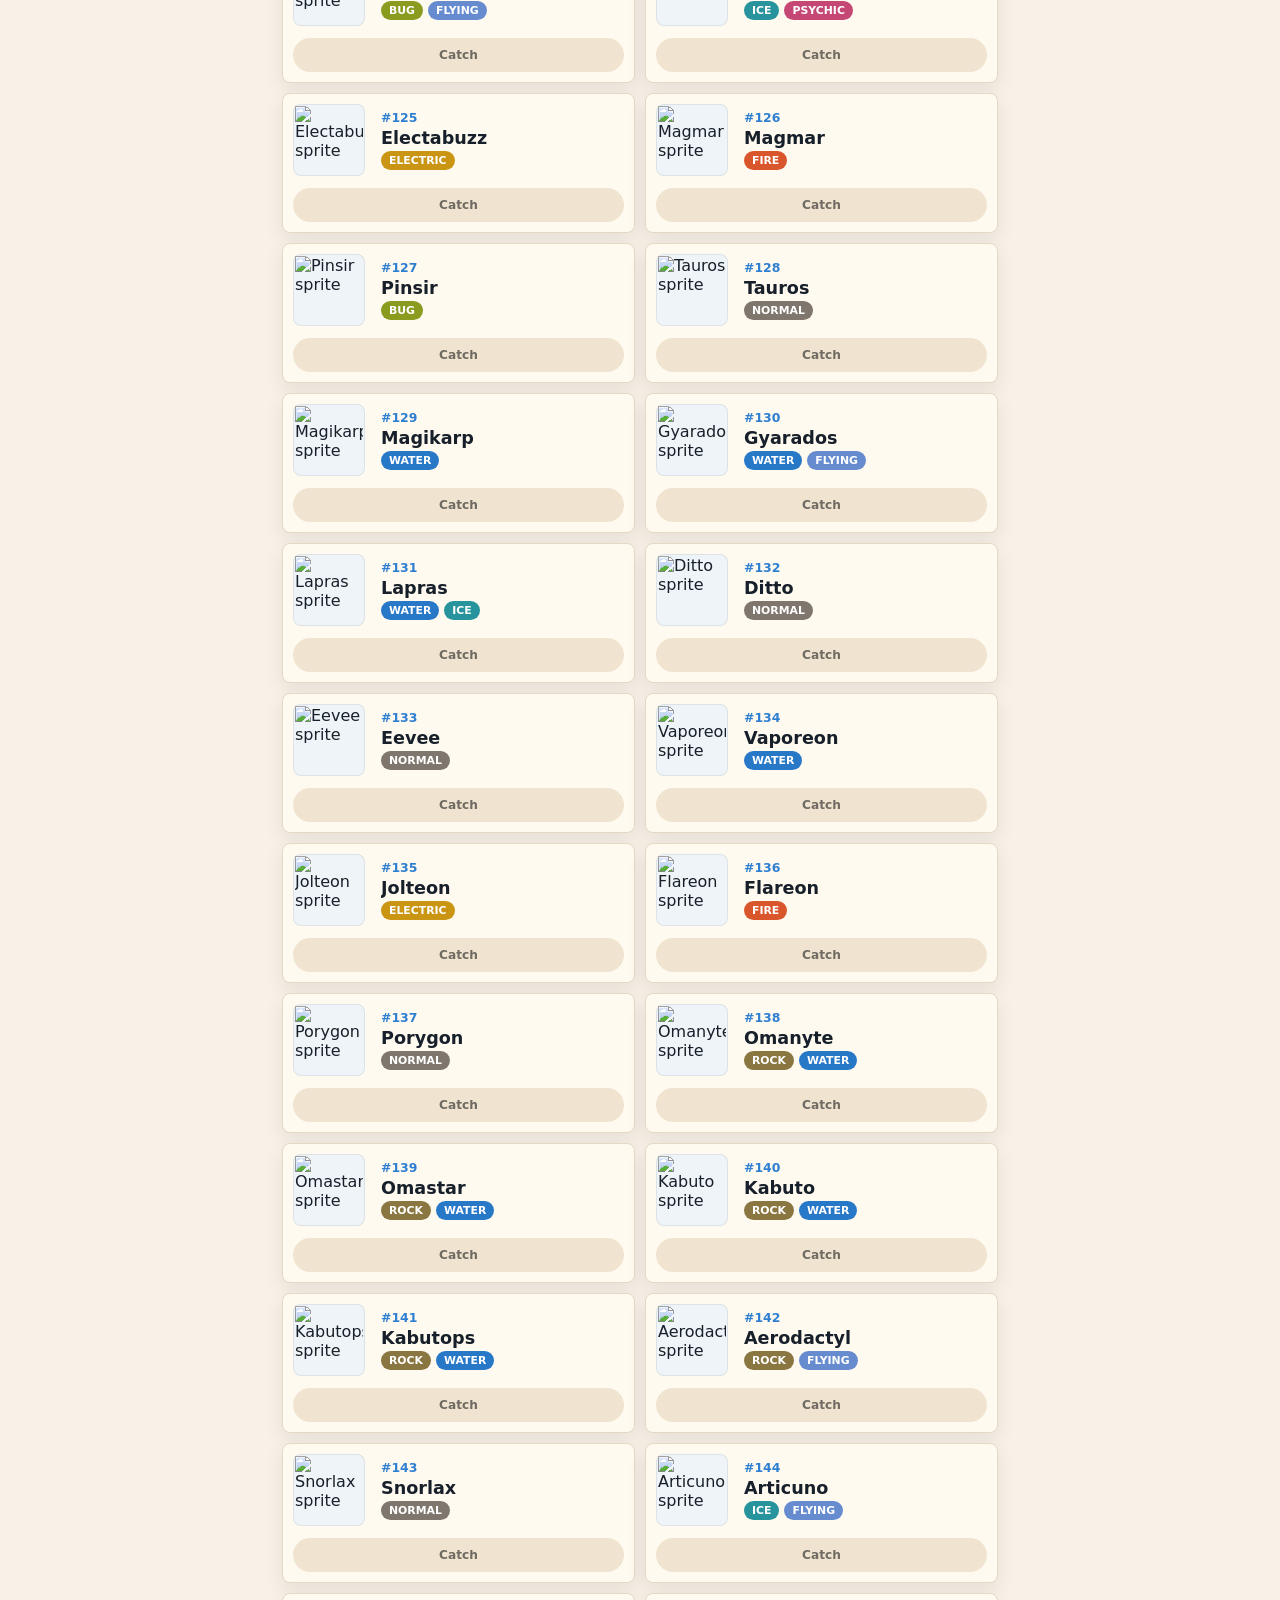
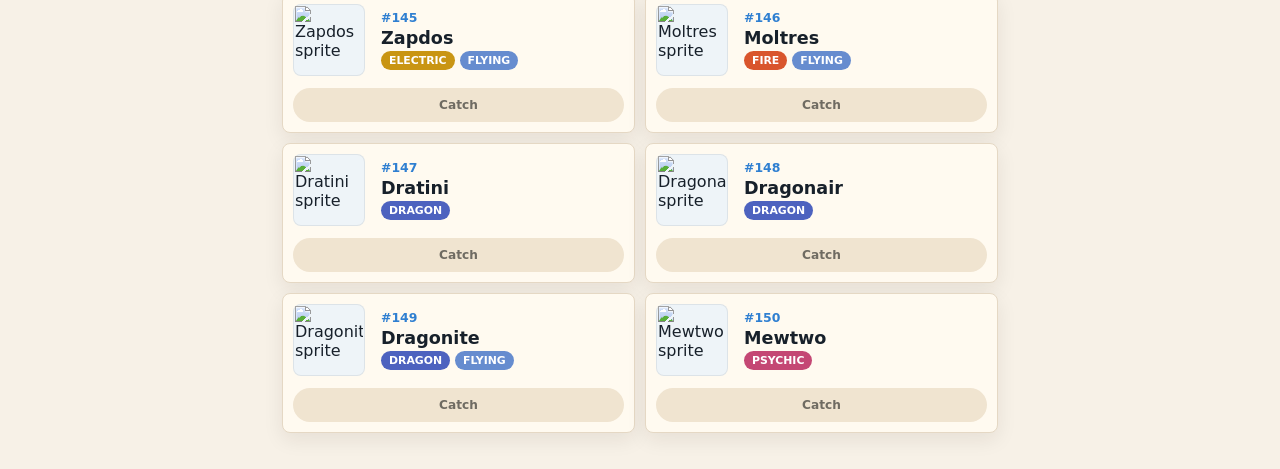
==== commit 026a8f5b: "Add Supabase cloud sync" ====
--- a/index.html
+++ b/index.html
@@ -34,6 +34,14 @@
         </div>
       </section>
 
+      <section class="cloud-panel" aria-label="Cloud sync">
+        <div>
+          <p class="cloud-label">Cloud sync</p>
+          <p id="cloudStatus" class="cloud-status" aria-live="polite">Loading local save</p>
+        </div>
+        <button id="syncNow" class="cloud-button" type="button">Retry</button>
+      </section>
+
       <main>
         <div class="status-line">
           <span id="visibleCount">150 Pokemon</span>
--- a/styles.css
+++ b/styles.css
@@ -169,6 +169,51 @@
 
 .text-button:disabled {
   cursor: not-allowed;
+  opacity: 0.48;
+}
+
+.cloud-panel {
+  display: grid;
+  grid-template-columns: minmax(0, 1fr) auto;
+  align-items: center;
+  gap: 12px;
+  margin: 14px 0 6px;
+  border: 1px solid var(--line);
+  border-radius: 8px;
+  padding: 12px;
+  background: rgba(255, 250, 240, 0.8);
+  box-shadow: 0 7px 20px rgba(42, 31, 16, 0.06);
+}
+
+.cloud-label,
+.cloud-status {
+  margin: 0;
+}
+
+.cloud-label {
+  color: var(--ink);
+  font-size: 0.86rem;
+  font-weight: 900;
+}
+
+.cloud-status {
+  color: var(--muted);
+  font-size: 0.78rem;
+  font-weight: 800;
+}
+
+.cloud-button {
+  min-height: 38px;
+  border: 1px solid var(--ink);
+  border-radius: 8px;
+  padding: 0 12px;
+  background: var(--ink);
+  color: #ffffff;
+  font-weight: 900;
+}
+
+.cloud-button:disabled {
+  cursor: wait;
   opacity: 0.48;
 }
 
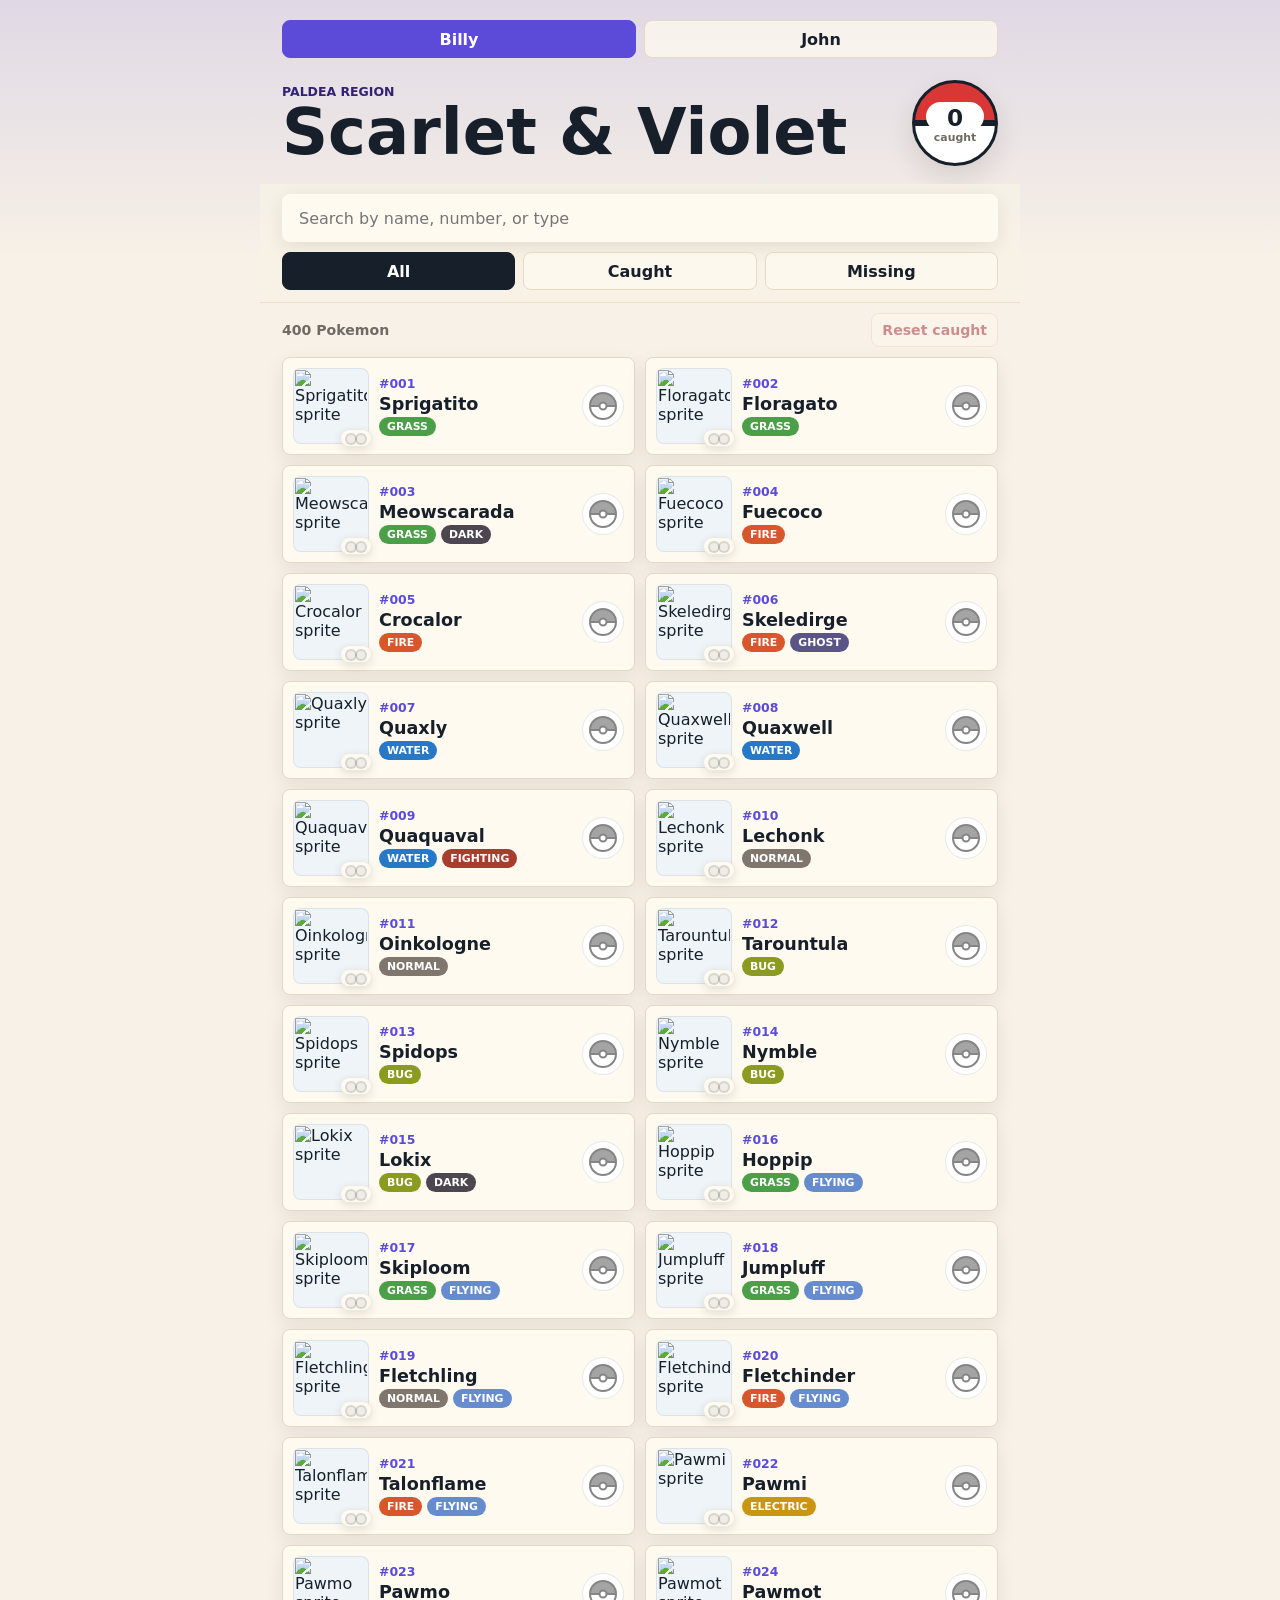
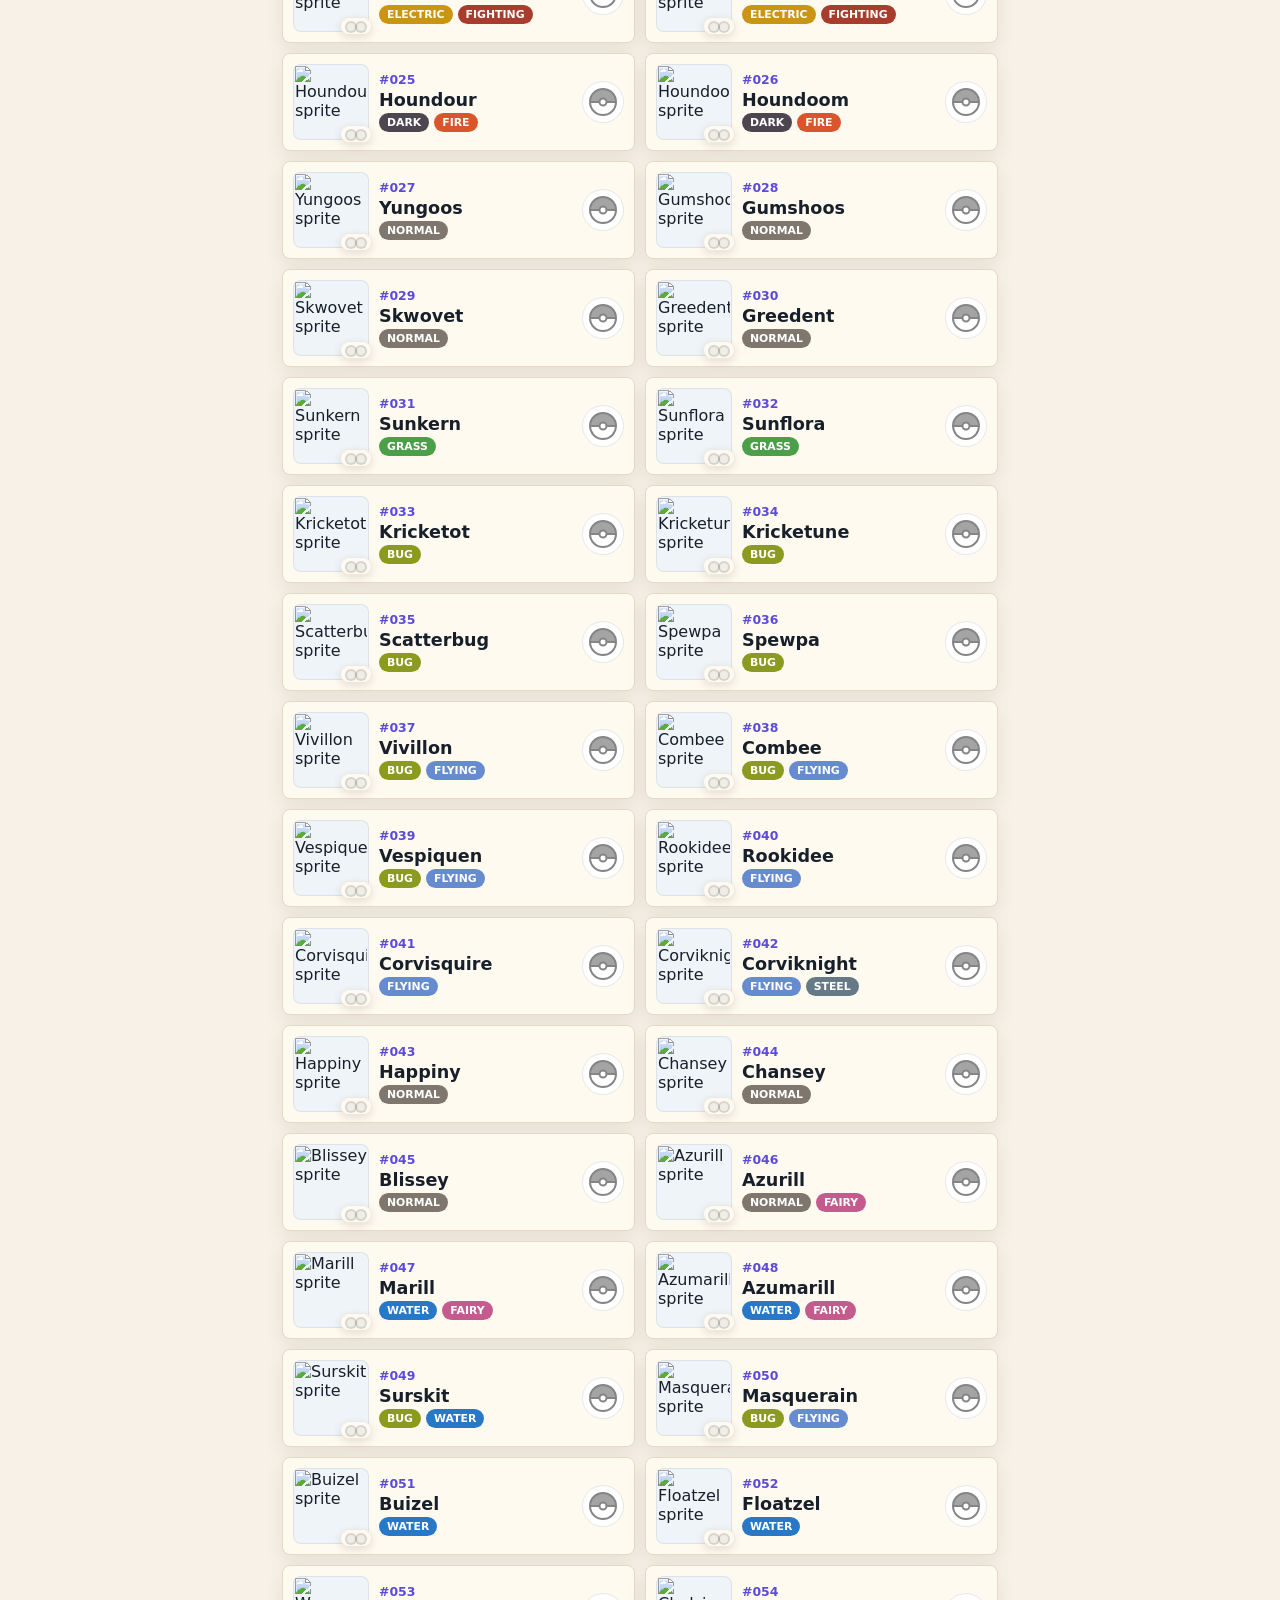
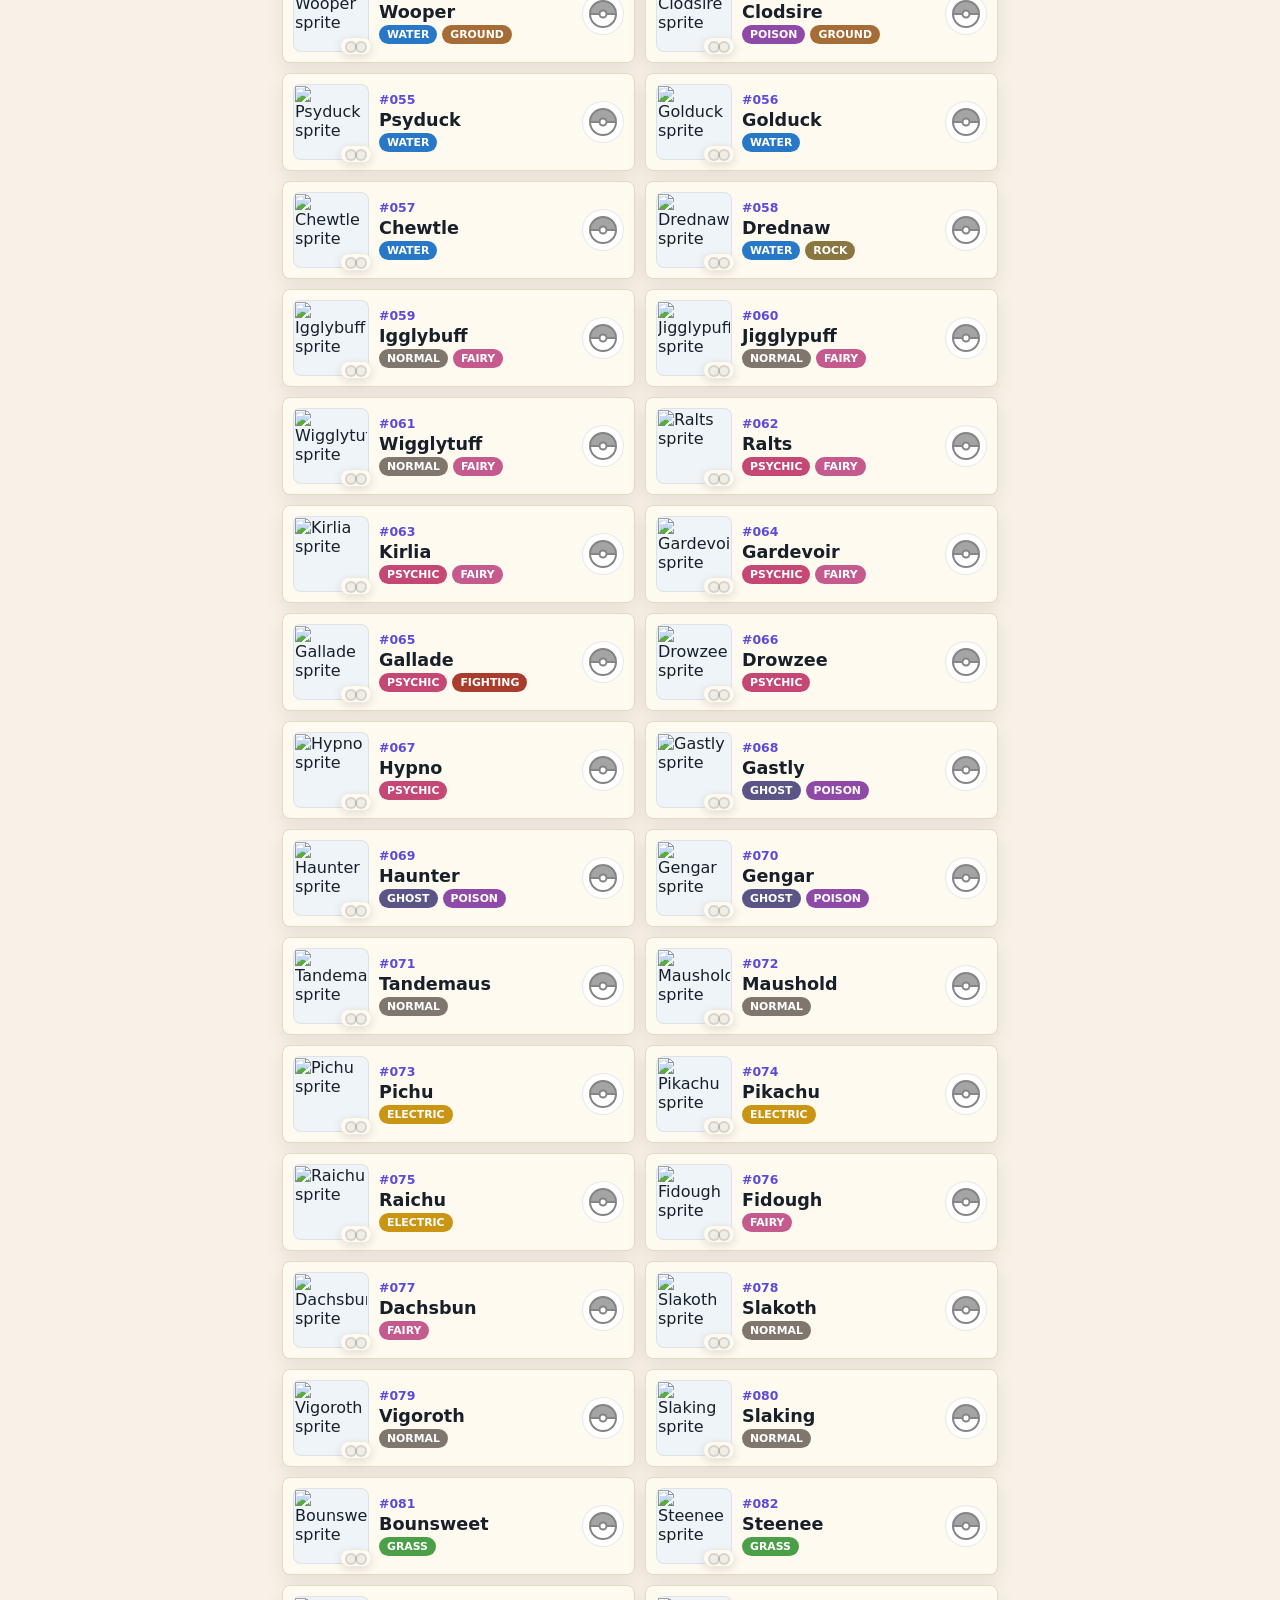
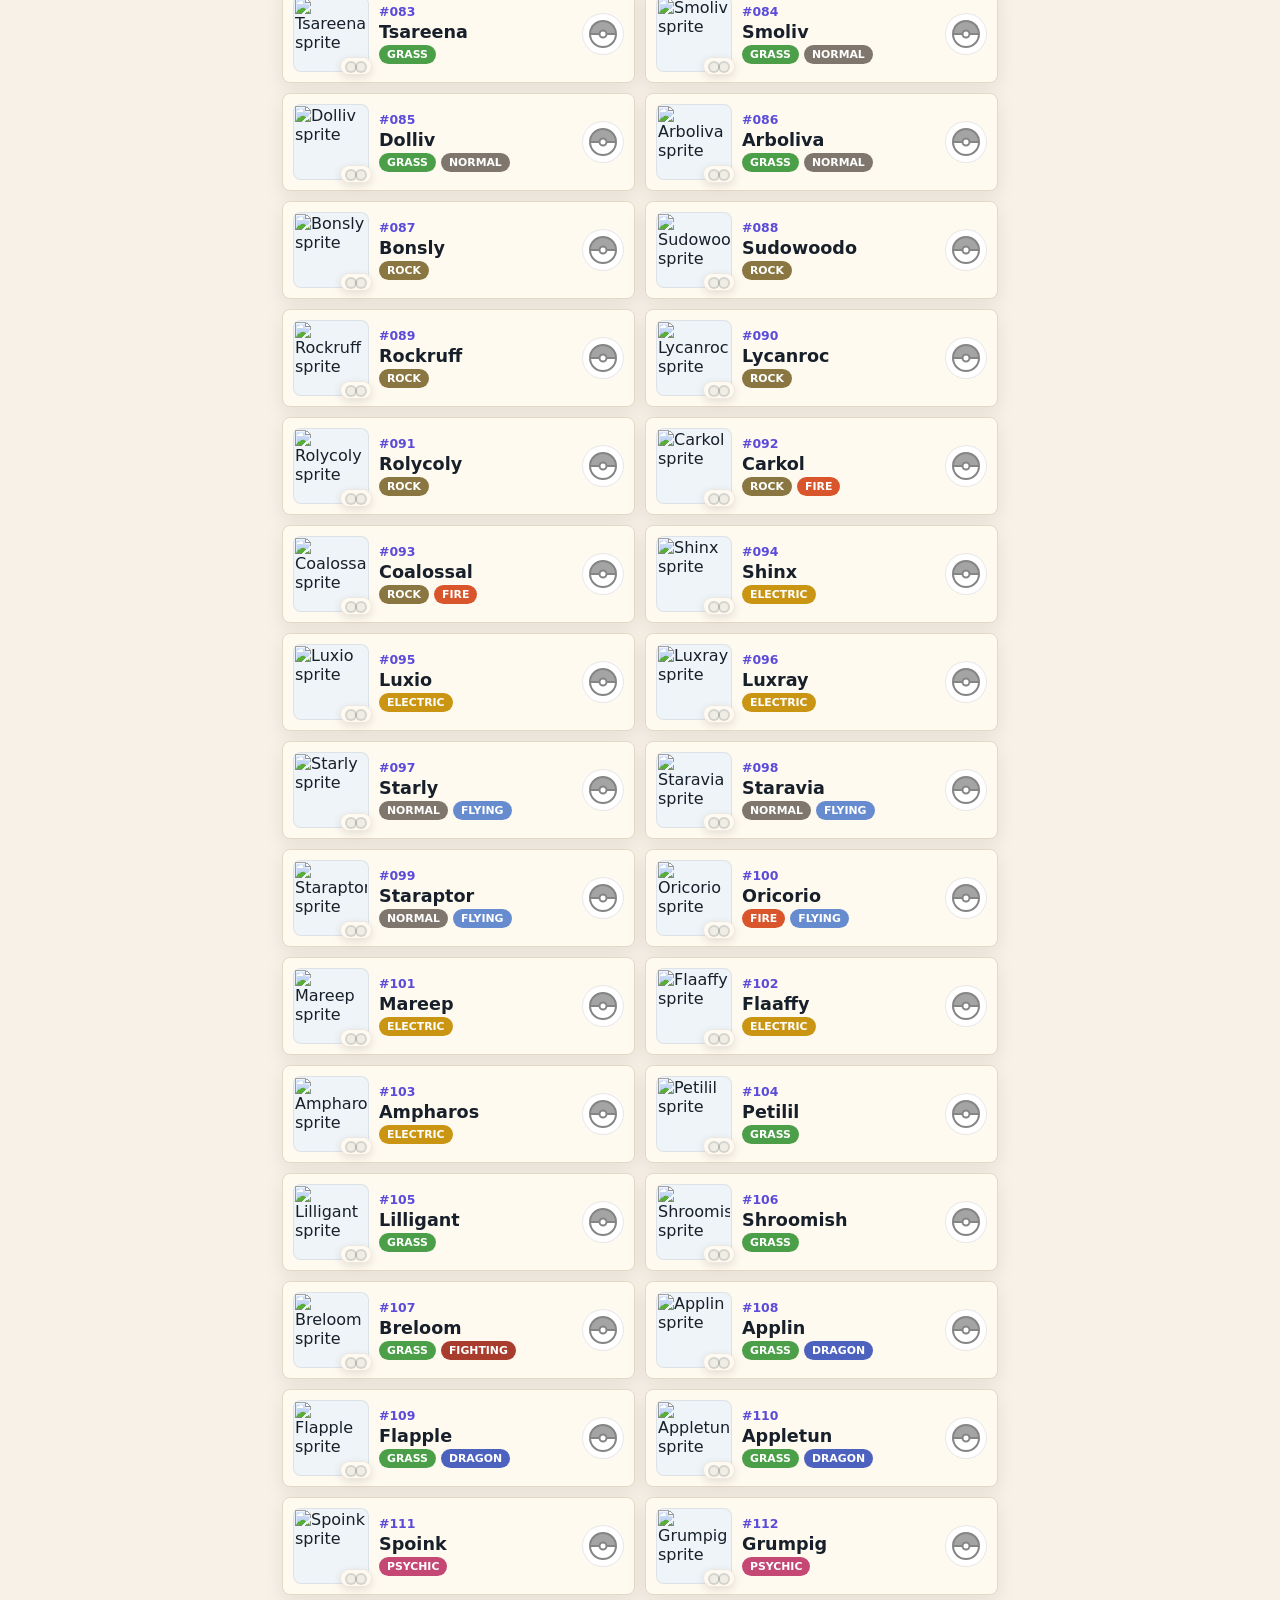
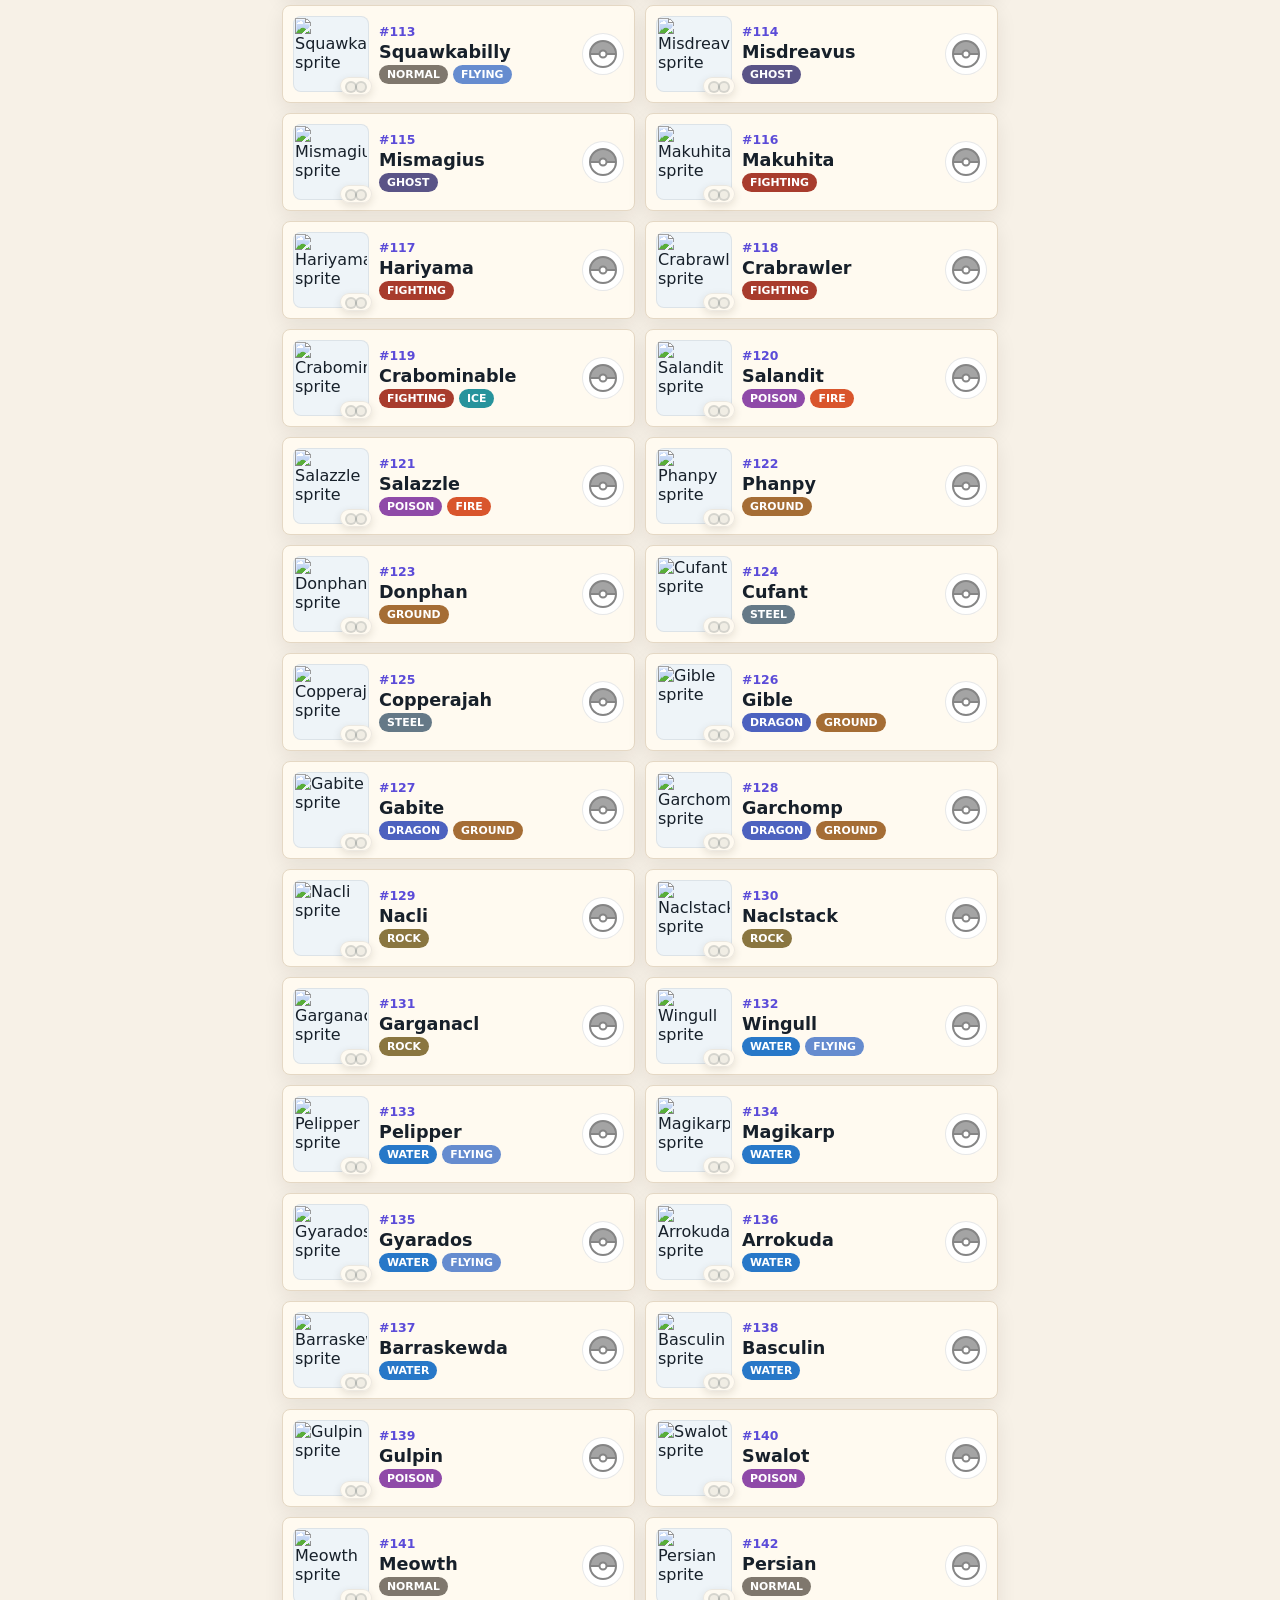
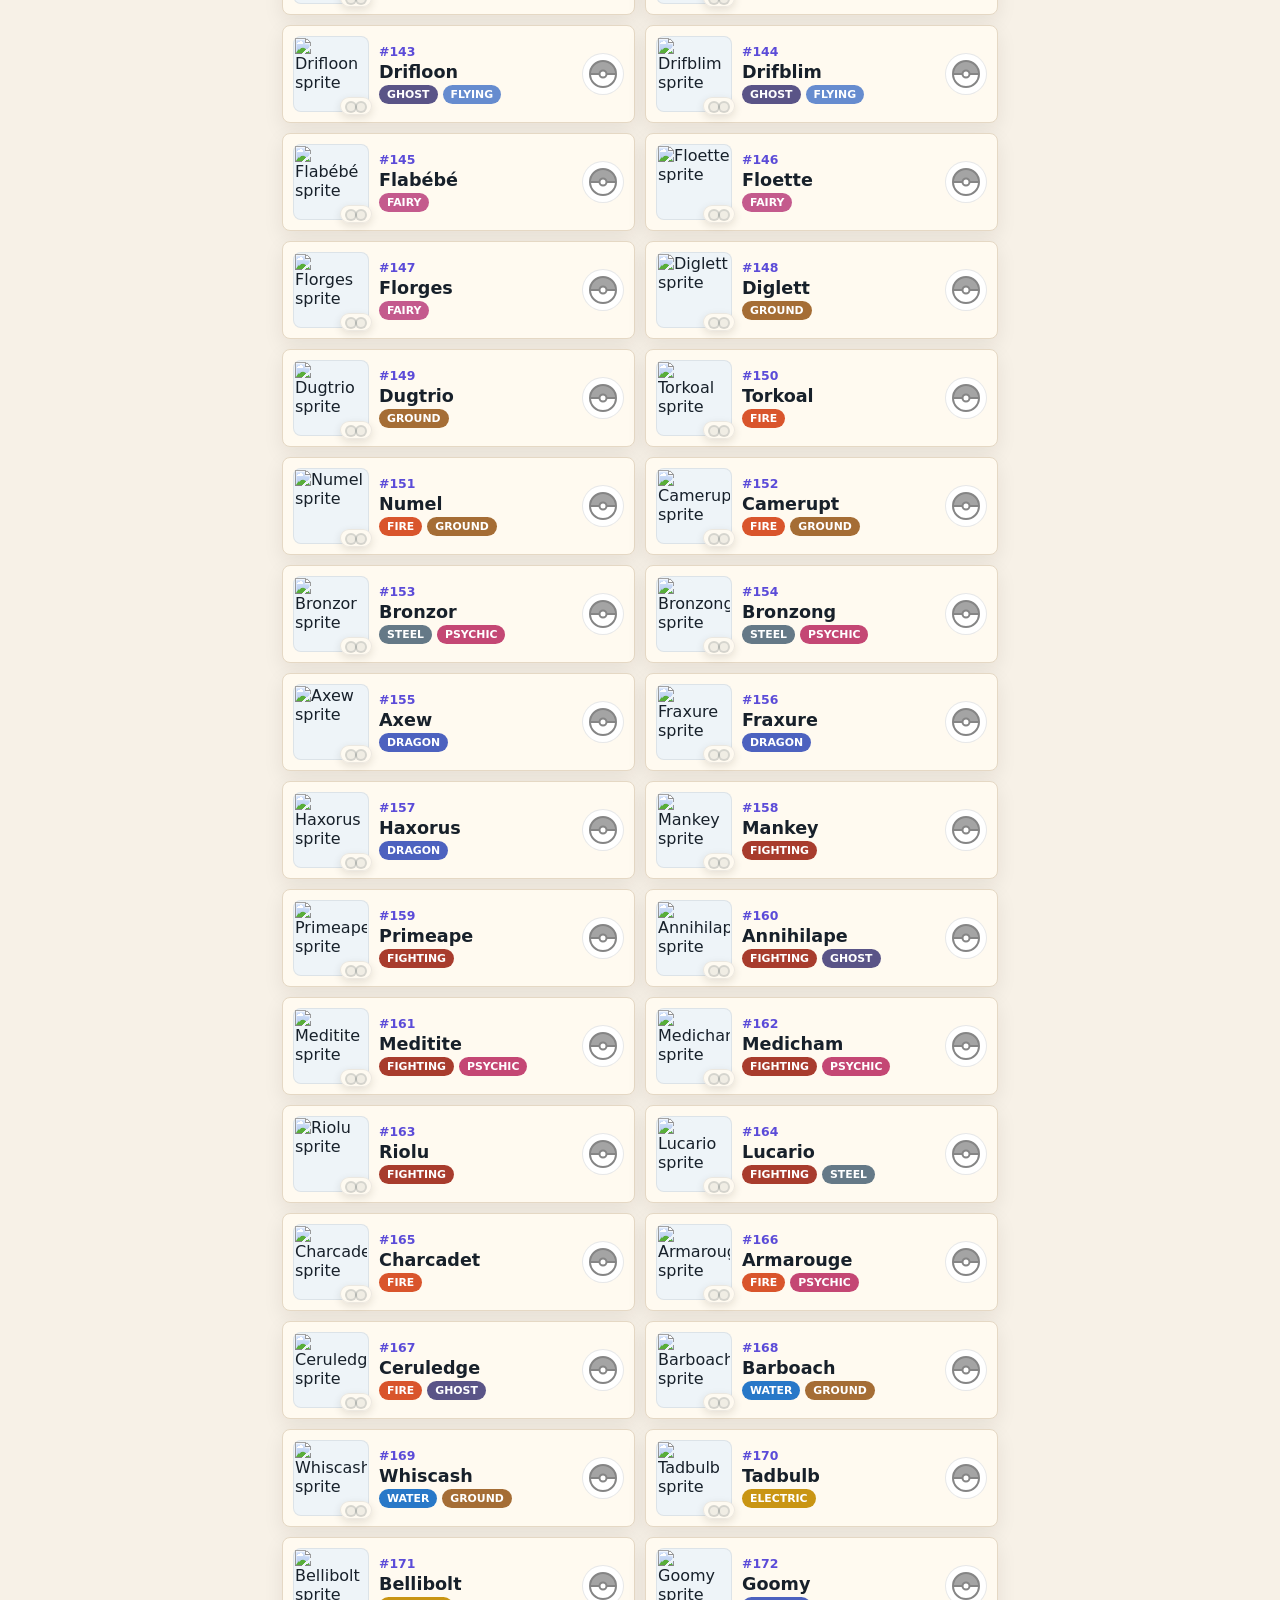
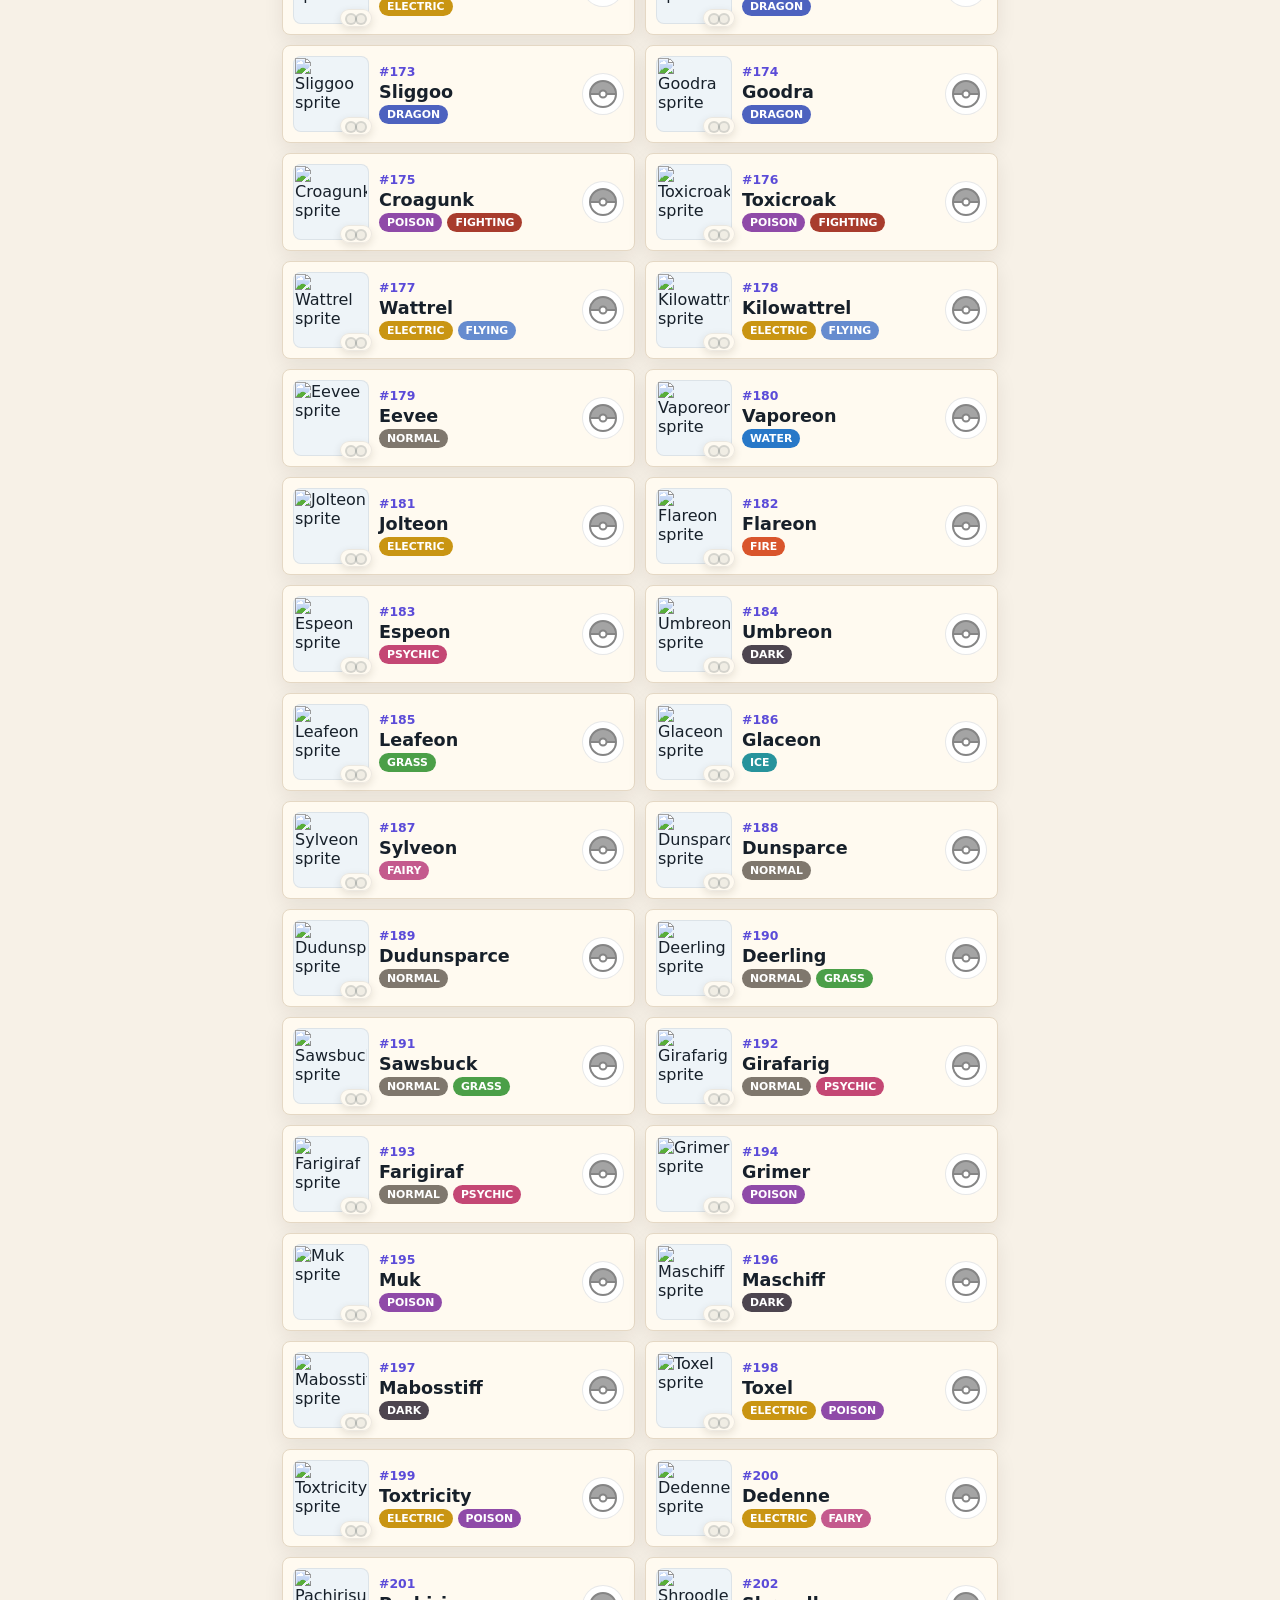
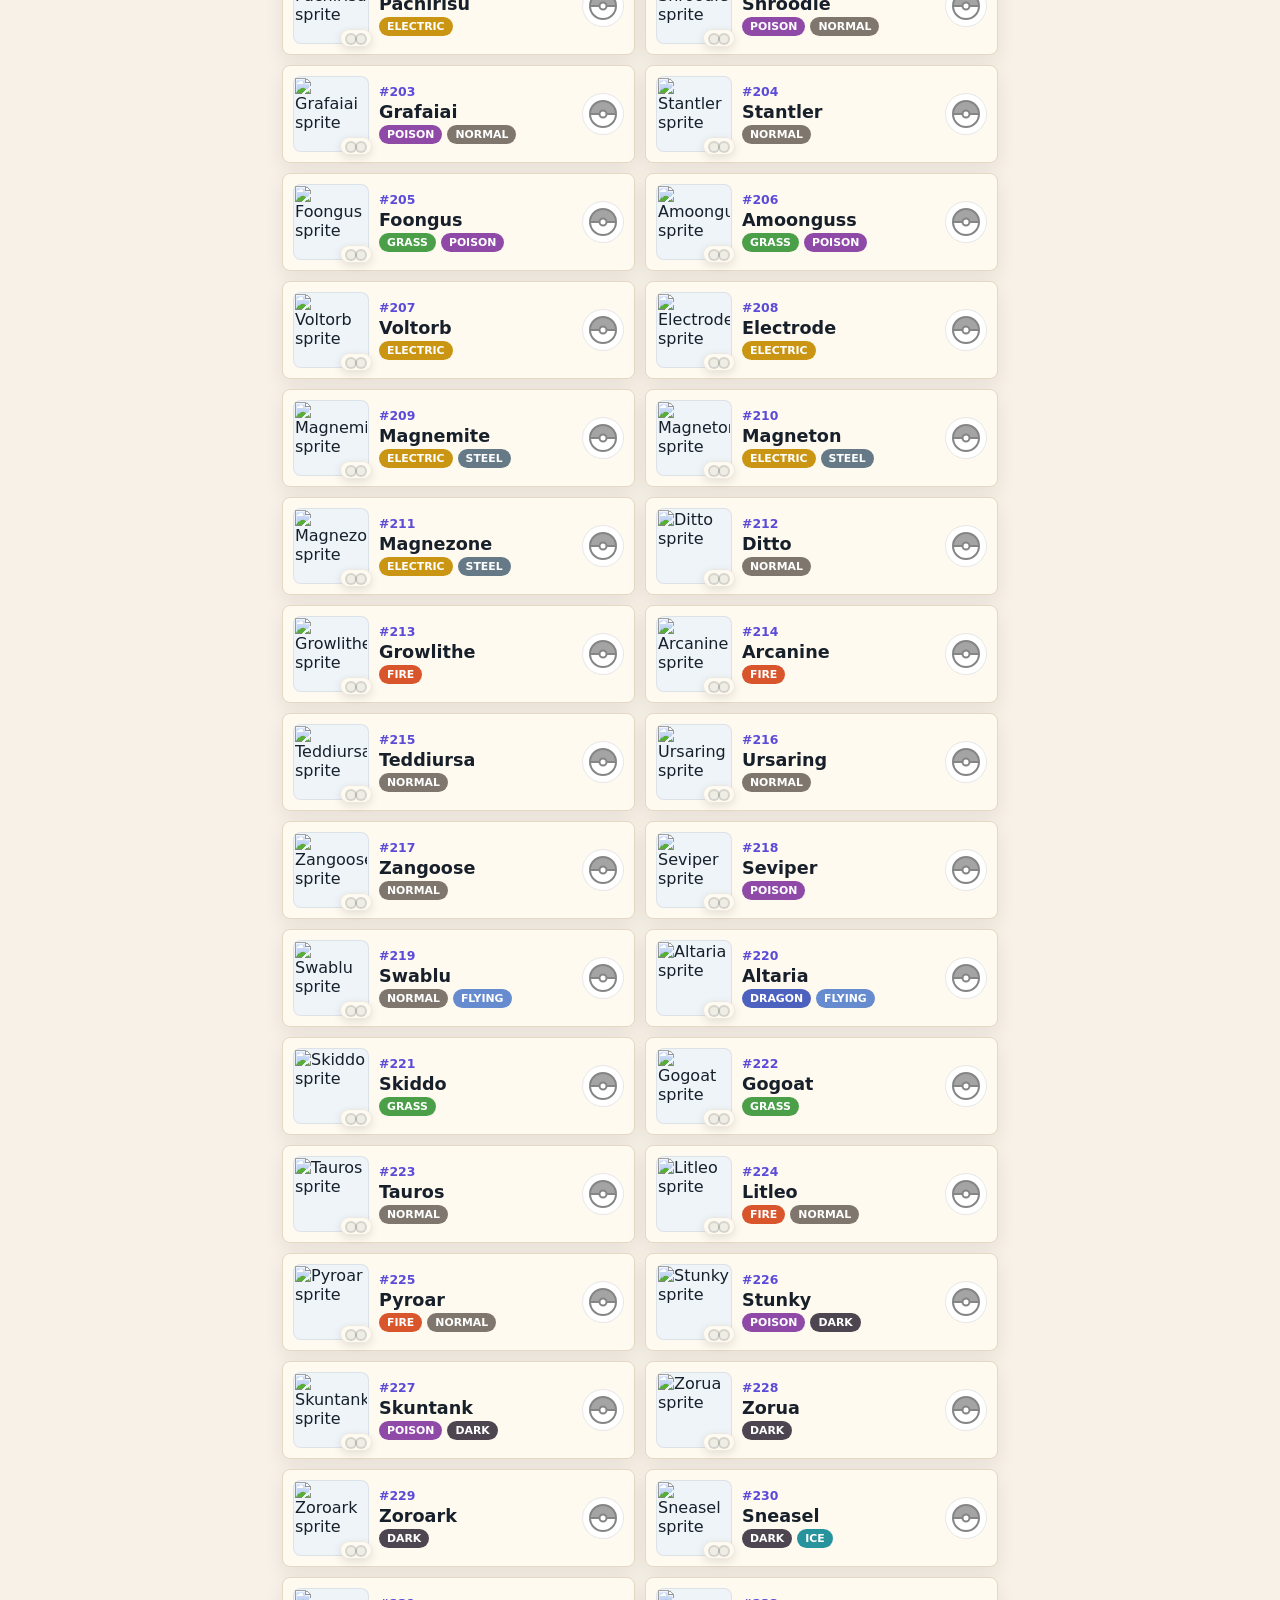
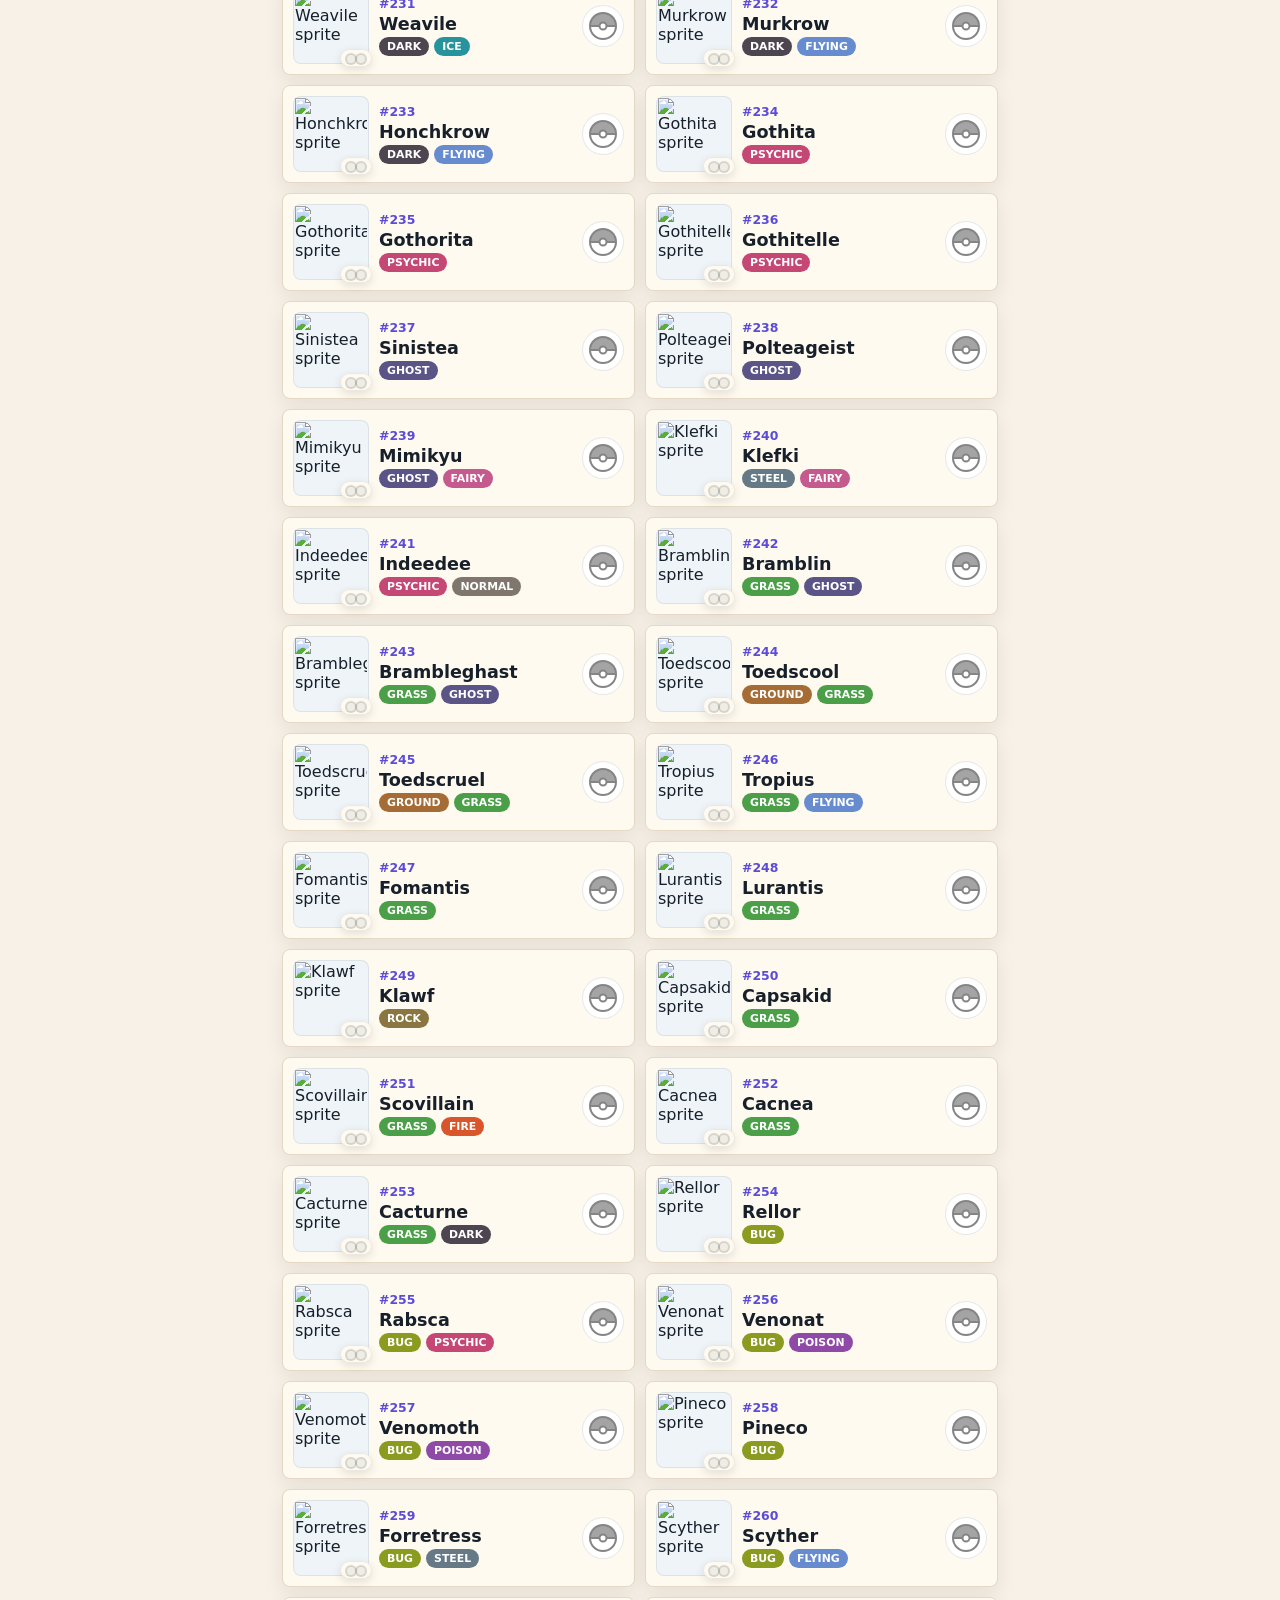
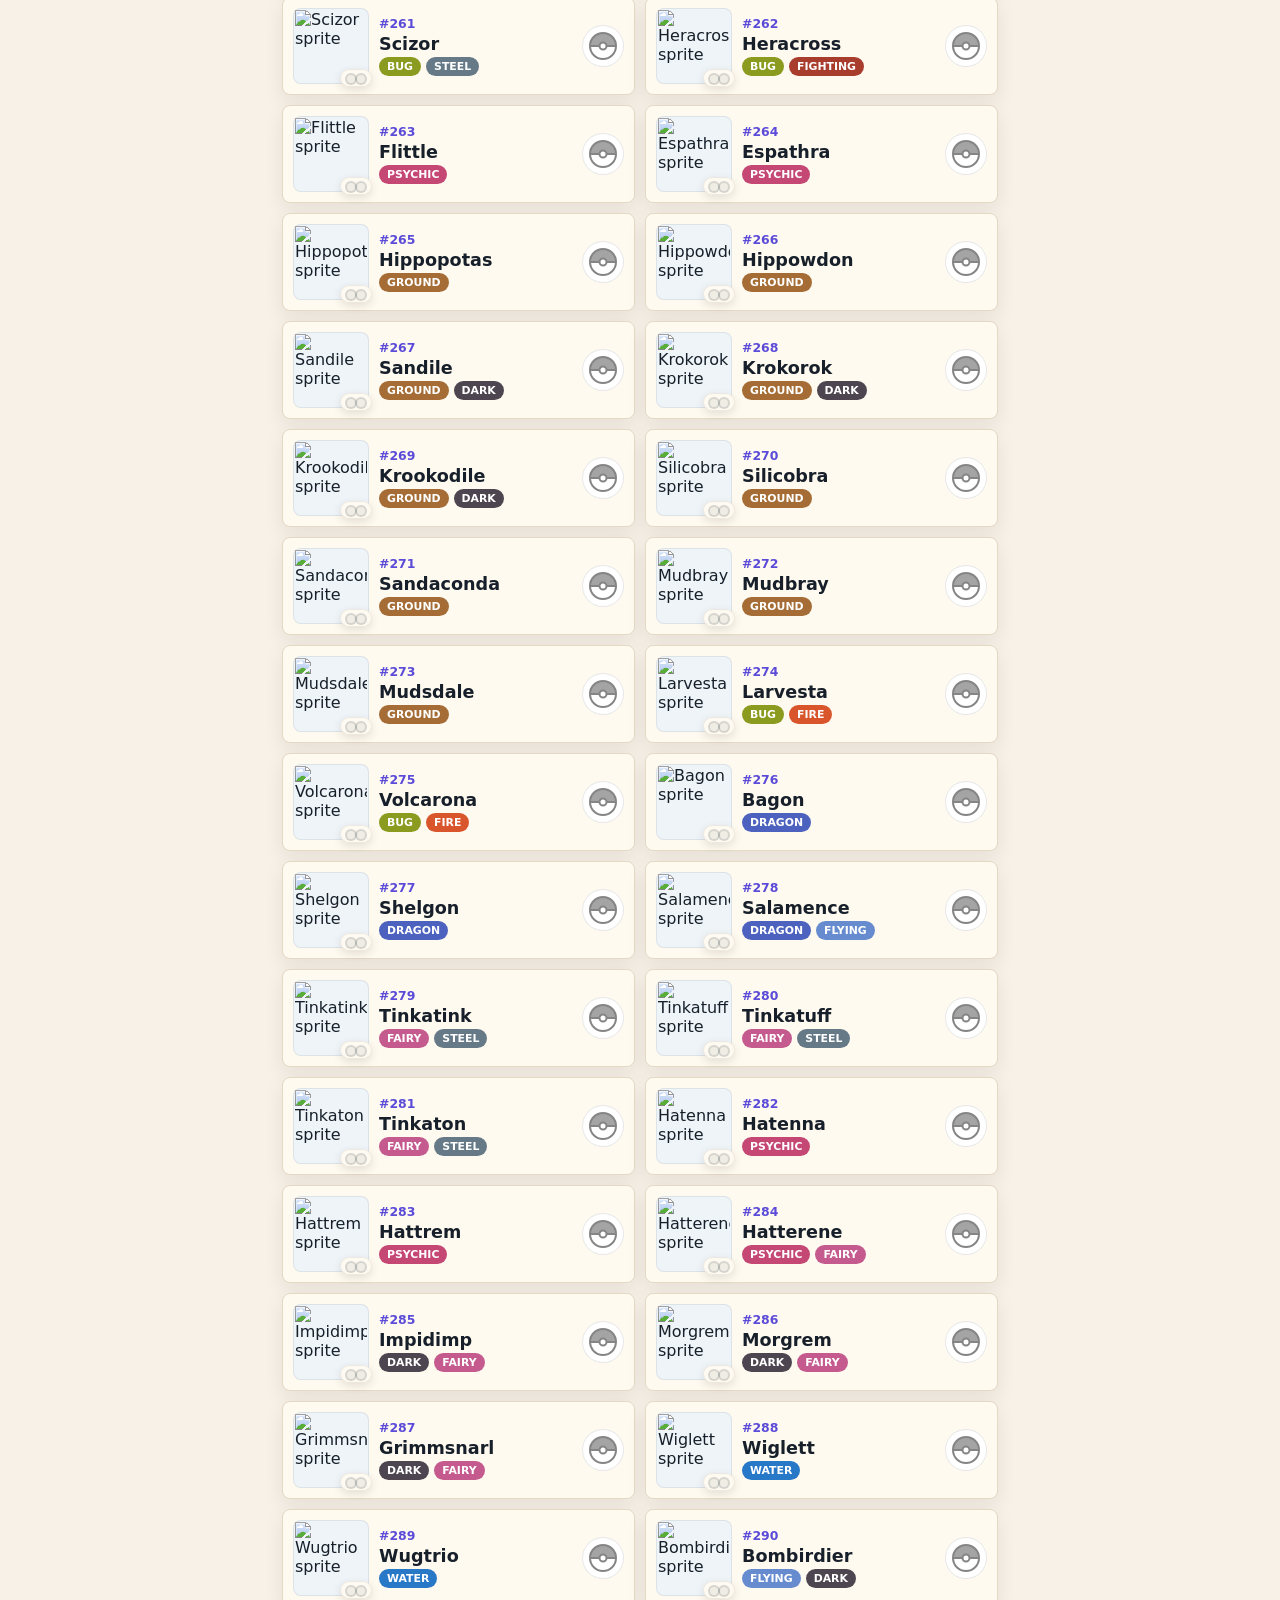
==== commit 0460501a: "Update Pokedex for Scarlet and Violet" ====
--- a/index.html
+++ b/index.html
@@ -4,17 +4,24 @@
     <meta charset="utf-8">
     <meta name="viewport" content="width=device-width, initial-scale=1">
     <meta name="theme-color" content="#d93636">
-    <meta name="description" content="Track caught Pokemon from the original 150.">
-    <title>Original 150 Pokedex</title>
+    <meta name="description" content="Track caught Pokemon from Pokemon Scarlet and Violet.">
+    <title>Scarlet & Violet Pokedex</title>
     <link rel="manifest" href="manifest.webmanifest">
     <link rel="stylesheet" href="styles.css">
   </head>
   <body>
     <div class="app-shell">
+      <section class="trainer-panel" aria-label="Trainer profile">
+        <div class="trainer-row" role="group" aria-label="Choose trainer">
+          <button class="trainer-button active" type="button" data-trainer="billy" aria-pressed="true">Billy</button>
+          <button class="trainer-button" type="button" data-trainer="friend" aria-pressed="false">John</button>
+        </div>
+      </section>
+
       <header class="app-header">
         <div>
-          <p class="eyebrow">Kanto Region</p>
-          <h1>Original 150</h1>
+          <p class="eyebrow">Paldea Region</p>
+          <h1>Scarlet & Violet</h1>
         </div>
         <div class="progress-card" aria-live="polite">
           <span id="caughtCount">0</span>
@@ -34,40 +41,44 @@
         </div>
       </section>
 
-      <section class="cloud-panel" aria-label="Cloud sync">
-        <div>
-          <p class="cloud-label">Cloud sync</p>
-          <p id="cloudStatus" class="cloud-status" aria-live="polite">Loading local save</p>
-        </div>
-        <button id="syncNow" class="cloud-button" type="button">Retry</button>
-      </section>
-
       <main>
         <div class="status-line">
-          <span id="visibleCount">150 Pokemon</span>
+          <span id="visibleCount">400 Pokemon</span>
           <button id="clearCaught" class="text-button" type="button">Reset caught</button>
         </div>
-        <ul id="pokemonList" class="pokemon-list" aria-label="Original 150 Pokemon"></ul>
+        <ul id="pokemonList" class="pokemon-list" aria-label="Paldea Pokemon"></ul>
         <p id="emptyState" class="empty-state" hidden>No Pokemon match that view.</p>
       </main>
     </div>
 
     <template id="pokemonCardTemplate">
       <li class="pokemon-card">
-        <button class="catch-toggle" type="button">
+        <div class="pokemon-card-inner">
           <span class="sprite-frame">
             <img alt="">
+            <span class="ownership-dots" role="img">
+              <span class="ownership-dot billy-dot"></span>
+              <span class="ownership-dot john-dot"></span>
+            </span>
           </span>
           <span class="pokemon-info">
-            <span class="pokemon-number"></span>
+            <span class="pokemon-meta">
+              <span class="pokemon-number"></span>
+            </span>
             <span class="pokemon-name"></span>
             <span class="type-row"></span>
           </span>
-          <span class="caught-pill"></span>
-        </button>
+          <button class="catch-toggle" type="button">
+            <span class="sr-only caught-label"></span>
+            <span class="pokeball-icon" aria-hidden="true">
+              <span class="pokeball-button-dot"></span>
+            </span>
+          </button>
+        </div>
       </li>
     </template>
 
+    <script src="pokemon-data.js"></script>
     <script src="app.js"></script>
   </body>
 </html>
--- a/styles.css
+++ b/styles.css
@@ -9,7 +9,28 @@
   --red-dark: #9f242d;
   --blue: #2f7fd1;
   --green: #2e9564;
+  --accent: #5b4bd8;
+  --accent-dark: #332174;
+  --accent-soft: rgba(91, 75, 216, 0.14);
+  --caught-bg: #f2f0ff;
+  --caught-border: rgba(91, 75, 216, 0.5);
   --shadow: 0 12px 28px rgba(42, 31, 16, 0.12);
+}
+
+body[data-trainer="billy"] {
+  --accent: #5b4bd8;
+  --accent-dark: #332174;
+  --accent-soft: rgba(91, 75, 216, 0.15);
+  --caught-bg: #f2f0ff;
+  --caught-border: rgba(91, 75, 216, 0.54);
+}
+
+body[data-trainer="friend"] {
+  --accent: #d93636;
+  --accent-dark: #8f1f2e;
+  --accent-soft: rgba(217, 54, 54, 0.15);
+  --caught-bg: #fff1f1;
+  --caught-border: rgba(217, 54, 54, 0.54);
 }
 
 * {
@@ -20,7 +41,7 @@
   margin: 0;
   min-height: 100vh;
   background:
-    linear-gradient(180deg, rgba(217, 54, 54, 0.14) 0, rgba(247, 241, 231, 0) 260px),
+    linear-gradient(180deg, var(--accent-soft) 0, rgba(247, 241, 231, 0) 260px),
     var(--bg);
   color: var(--ink);
   font-family: Inter, ui-sans-serif, system-ui, -apple-system, BlinkMacSystemFont, "Segoe UI", sans-serif;
@@ -51,7 +72,7 @@
 
 .eyebrow {
   margin: 0 0 4px;
-  color: var(--red-dark);
+  color: var(--accent-dark);
   font-size: 0.78rem;
   font-weight: 800;
   text-transform: uppercase;
@@ -124,7 +145,7 @@
 }
 
 .search-box input:focus {
-  border-color: var(--blue);
+  border-color: var(--accent);
 }
 
 .filter-row {
@@ -135,6 +156,7 @@
 }
 
 .filter-button,
+.trainer-button,
 .text-button {
   min-height: 38px;
   border: 1px solid var(--line);
@@ -147,6 +169,22 @@
 .filter-button.active {
   border-color: var(--ink);
   background: var(--ink);
+  color: #ffffff;
+}
+
+.trainer-panel {
+  margin: 0 0 10px;
+}
+
+.trainer-row {
+  display: grid;
+  grid-template-columns: repeat(2, minmax(0, 1fr));
+  gap: 8px;
+}
+
+.trainer-button.active {
+  border-color: var(--accent);
+  background: var(--accent);
   color: #ffffff;
 }
 
@@ -230,11 +268,12 @@
   min-width: 0;
 }
 
-.catch-toggle {
-  display: grid;
-  grid-template-columns: 72px minmax(0, 1fr) auto;
+.pokemon-card-inner {
+  display: grid;
+  grid-template-columns: 64px minmax(0, 1fr) 42px;
   align-items: center;
-  gap: 12px;
+  column-gap: 10px;
+  row-gap: 10px;
   width: 100%;
   min-height: 92px;
   border: 1px solid var(--line);
@@ -246,24 +285,25 @@
   box-shadow: 0 7px 20px rgba(42, 31, 16, 0.08);
 }
 
-.catch-toggle[aria-pressed="true"] {
-  border-color: rgba(46, 149, 100, 0.55);
-  background: #f0fff6;
+.pokemon-card-inner:has(.catch-toggle[aria-pressed="true"]) {
+  border-color: var(--caught-border);
+  background: var(--caught-bg);
 }
 
 .sprite-frame {
+  position: relative;
   display: grid;
   place-items: center;
-  width: 72px;
-  height: 72px;
+  width: 64px;
+  height: 64px;
   border-radius: 8px;
   background: #eef4f8;
   border: 1px solid rgba(23, 32, 42, 0.08);
 }
 
 .sprite-frame img {
-  width: 68px;
-  height: 68px;
+  width: 60px;
+  height: 60px;
   image-rendering: pixelated;
   object-fit: contain;
 }
@@ -274,18 +314,25 @@
   gap: 3px;
 }
 
+.pokemon-meta {
+  display: flex;
+  align-items: center;
+  justify-content: space-between;
+  gap: 10px;
+  min-width: 0;
+}
+
 .pokemon-number {
-  color: var(--blue);
+  color: var(--accent);
   font-size: 0.78rem;
   font-weight: 900;
 }
 
 .pokemon-name {
-  overflow: hidden;
   font-size: 1.1rem;
   font-weight: 900;
-  text-overflow: ellipsis;
-  white-space: nowrap;
+  line-height: 1.14;
+  overflow-wrap: anywhere;
 }
 
 .type-row {
@@ -304,27 +351,170 @@
   text-transform: uppercase;
 }
 
-.caught-pill {
-  display: inline-grid;
+.catch-toggle {
+  display: grid;
   place-items: center;
-  min-width: 68px;
-  height: 34px;
+  width: 42px;
+  height: 42px;
+  border: 1px solid rgba(23, 32, 42, 0.1);
+  border-radius: 50%;
+  padding: 0;
+  background: #ffffff;
+  box-shadow: inset 0 0 0 3px rgba(255, 255, 255, 0.72);
+}
+
+.pokeball-icon {
+  position: relative;
+  display: block;
+  width: 28px;
+  height: 28px;
+  overflow: hidden;
+  border: 2px solid var(--ink);
+  border-radius: 50%;
+  background:
+    linear-gradient(var(--accent) 0 45%, var(--ink) 45% 55%, #ffffff 55% 100%);
+  filter: grayscale(1);
+  opacity: 0.54;
+}
+
+.pokeball-button-dot {
+  position: absolute;
+  top: 50%;
+  left: 50%;
+  width: 9px;
+  height: 9px;
+  border: 2px solid var(--ink);
+  border-radius: 50%;
+  background: #ffffff;
+  transform: translate(-50%, -50%);
+}
+
+.catch-toggle[aria-pressed="true"] .pokeball-icon {
+  filter: none;
+  opacity: 1;
+}
+
+.ownership-dots {
+  position: absolute;
+  right: -4px;
+  bottom: -4px;
+  display: block;
+  width: 32px;
+  height: 18px;
+  border: 1px solid rgba(23, 32, 42, 0.08);
   border-radius: 999px;
-  background: #f0e4d0;
-  color: var(--muted);
-  font-size: 0.76rem;
-  font-weight: 900;
-}
-
-.catch-toggle[aria-pressed="true"] .caught-pill {
-  background: var(--green);
-  color: #ffffff;
+  background: rgba(255, 250, 240, 0.92);
+  box-shadow: 0 3px 8px rgba(42, 31, 16, 0.12);
+}
+
+.ownership-dot {
+  position: absolute;
+  top: 3px;
+  width: 12px;
+  height: 12px;
+  border: 2px solid rgba(23, 32, 42, 0.12);
+  border-radius: 50%;
+  background: rgba(23, 32, 42, 0.06);
+}
+
+.billy-dot {
+  left: 4px;
+}
+
+.john-dot {
+  right: 4px;
+}
+
+.ownership-dots.both-caught .billy-dot {
+  left: 8px;
+}
+
+.ownership-dots.both-caught .john-dot {
+  right: 8px;
+}
+
+.billy-dot.caught {
+  border-color: rgba(91, 75, 216, 0.18);
+  background: #afa7ff;
+}
+
+.john-dot.caught {
+  border-color: rgba(217, 54, 54, 0.18);
+  background: #ff8d8d;
 }
 
 .empty-state {
   margin: 48px 0;
   color: var(--muted);
   text-align: center;
+  font-weight: 800;
+}
+
+.journal-stats {
+  display: grid;
+  grid-template-columns: repeat(2, minmax(0, 1fr));
+  gap: 10px;
+  margin: 14px 0;
+}
+
+.stat-card,
+.timeline-item {
+  border: 1px solid var(--line);
+  border-radius: 8px;
+  background: var(--panel);
+  box-shadow: 0 7px 20px rgba(42, 31, 16, 0.08);
+}
+
+.stat-card {
+  padding: 12px;
+}
+
+.stat-value {
+  display: block;
+  color: var(--ink);
+  font-size: 1.55rem;
+  font-weight: 900;
+}
+
+.stat-label {
+  display: block;
+  color: var(--muted);
+  font-size: 0.76rem;
+  font-weight: 900;
+}
+
+.timeline-list {
+  display: grid;
+  gap: 10px;
+  margin: 0;
+  padding: 0;
+  list-style: none;
+}
+
+.timeline-item {
+  display: grid;
+  grid-template-columns: 64px minmax(0, 1fr);
+  gap: 12px;
+  align-items: center;
+  padding: 10px;
+}
+
+.timeline-copy {
+  display: grid;
+  min-width: 0;
+  gap: 3px;
+}
+
+.timeline-title {
+  margin: 0;
+  color: var(--ink);
+  font-weight: 900;
+}
+
+.timeline-time {
+  margin: 0;
+  color: var(--muted);
+  font-size: 0.8rem;
   font-weight: 800;
 }
 
@@ -346,6 +536,7 @@
 [data-type="water"] { background: #2878c8; }
 [data-type="bug"] { background: #8a9b1f; }
 [data-type="normal"] { background: #7f776d; }
+[data-type="dark"] { background: #4d454f; }
 [data-type="electric"] { background: #c99513; }
 [data-type="ground"] { background: #a56d35; }
 [data-type="fairy"] { background: #c45a8d; }
@@ -371,12 +562,17 @@
     grid-template-columns: repeat(2, minmax(0, 1fr));
   }
 
-  .catch-toggle {
-    grid-template-columns: 76px minmax(0, 1fr);
+  .pokemon-card-inner {
+    grid-template-columns: 76px minmax(0, 1fr) 42px;
   }
 
-  .caught-pill {
-    grid-column: 1 / -1;
-    justify-self: stretch;
+  .sprite-frame {
+    width: 76px;
+    height: 76px;
   }
-}
+
+  .sprite-frame img {
+    width: 72px;
+    height: 72px;
+  }
+}
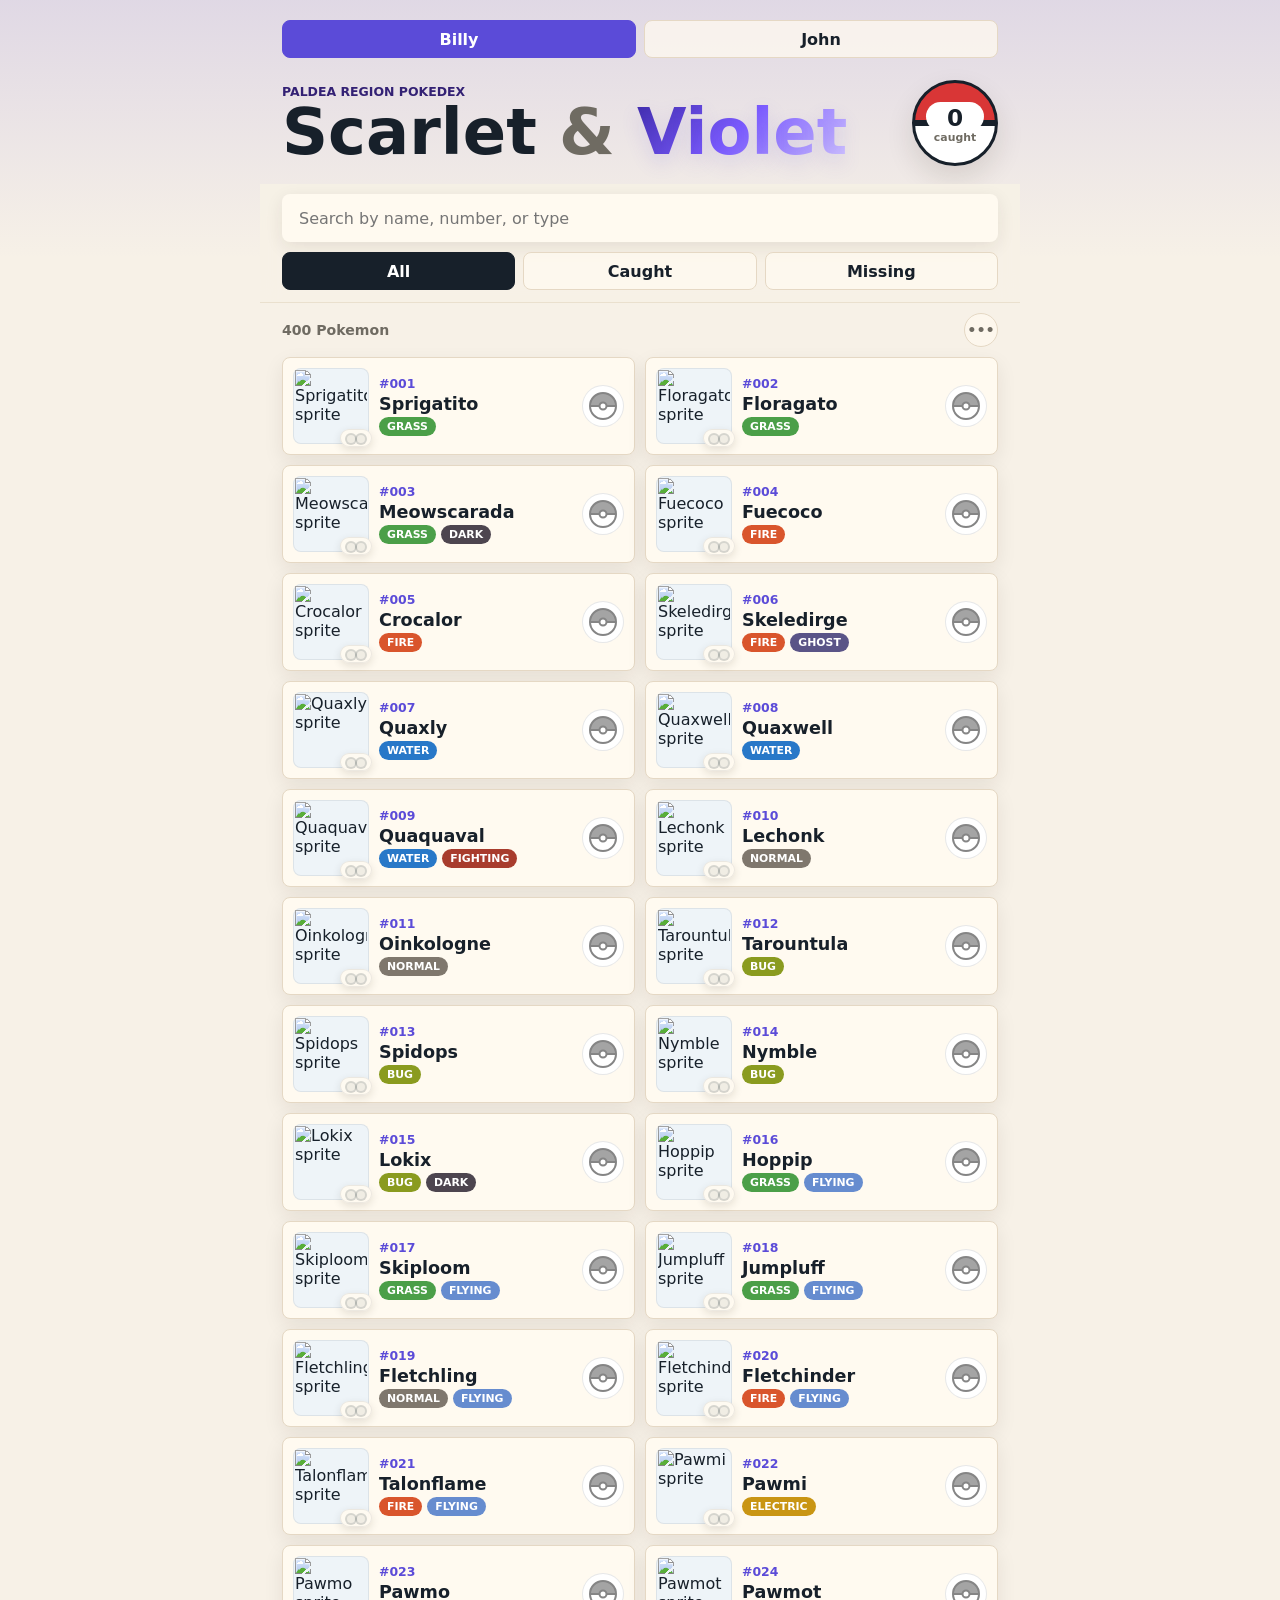
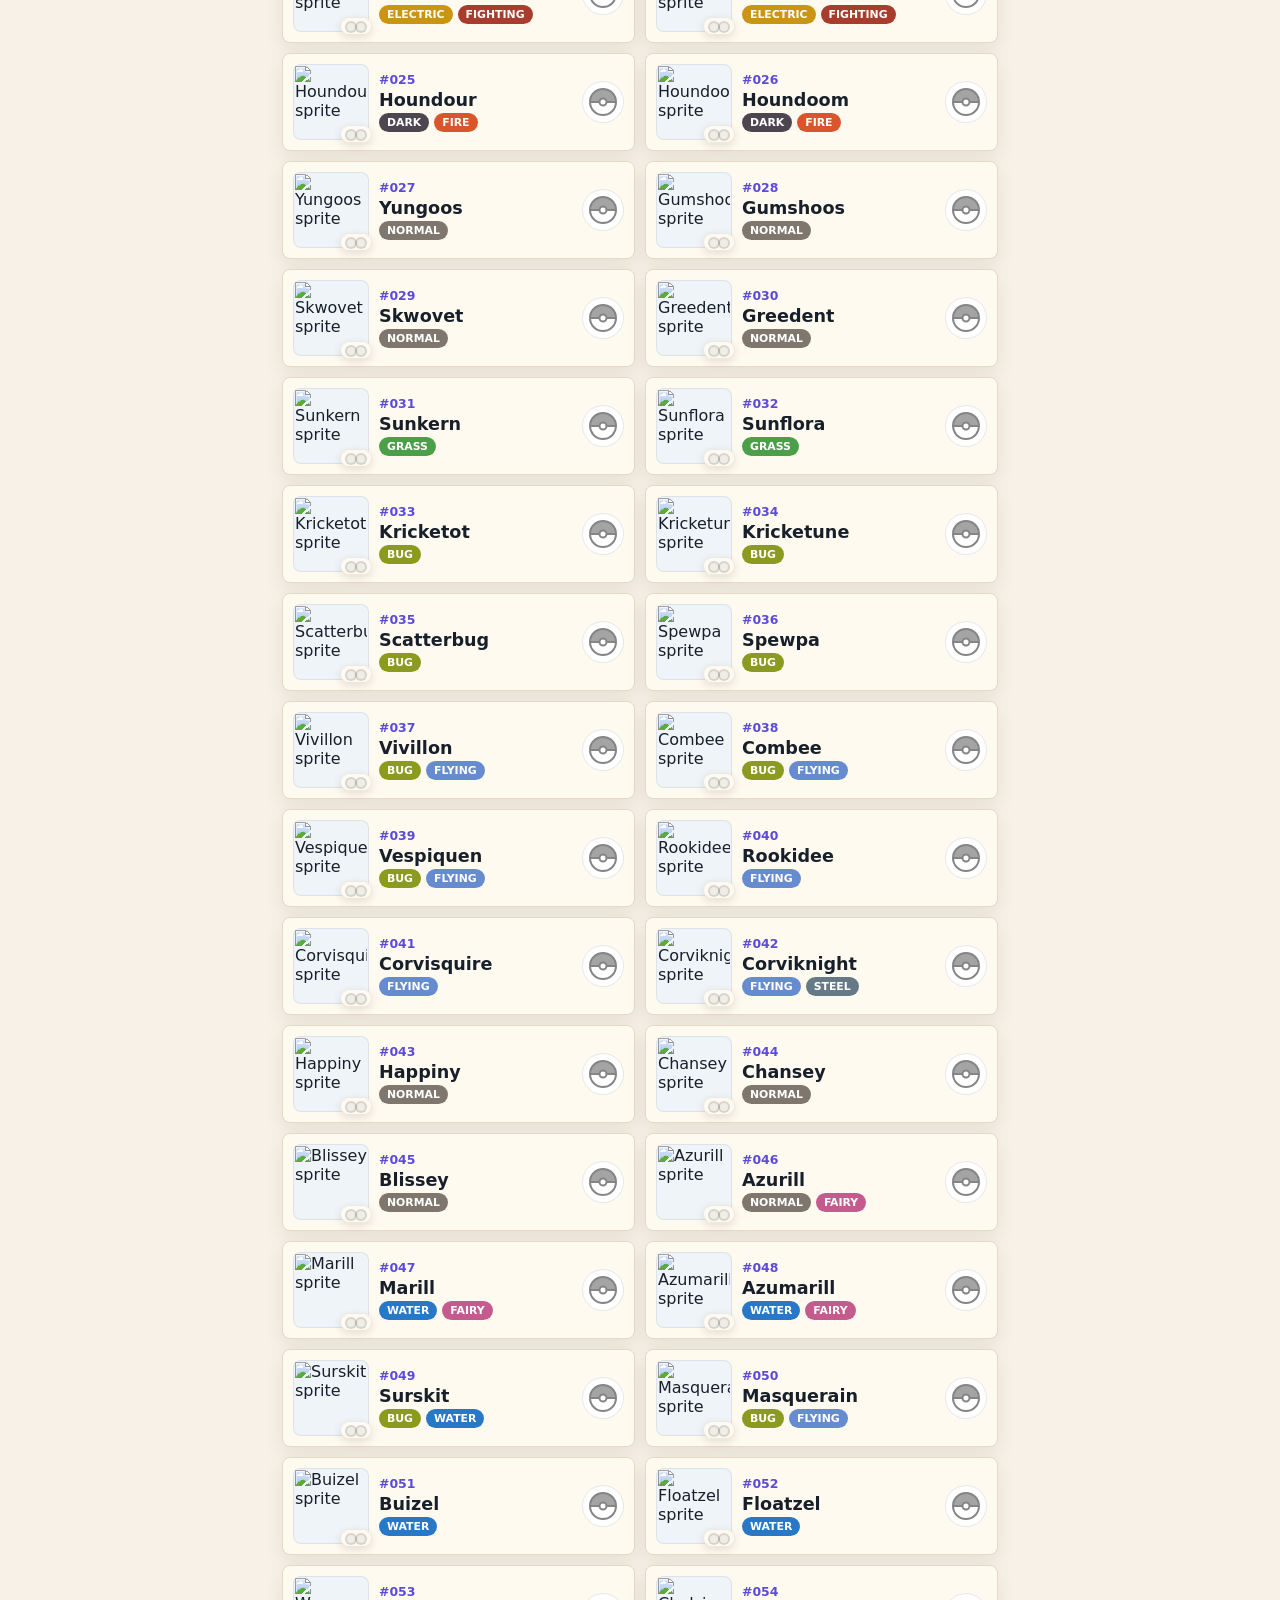
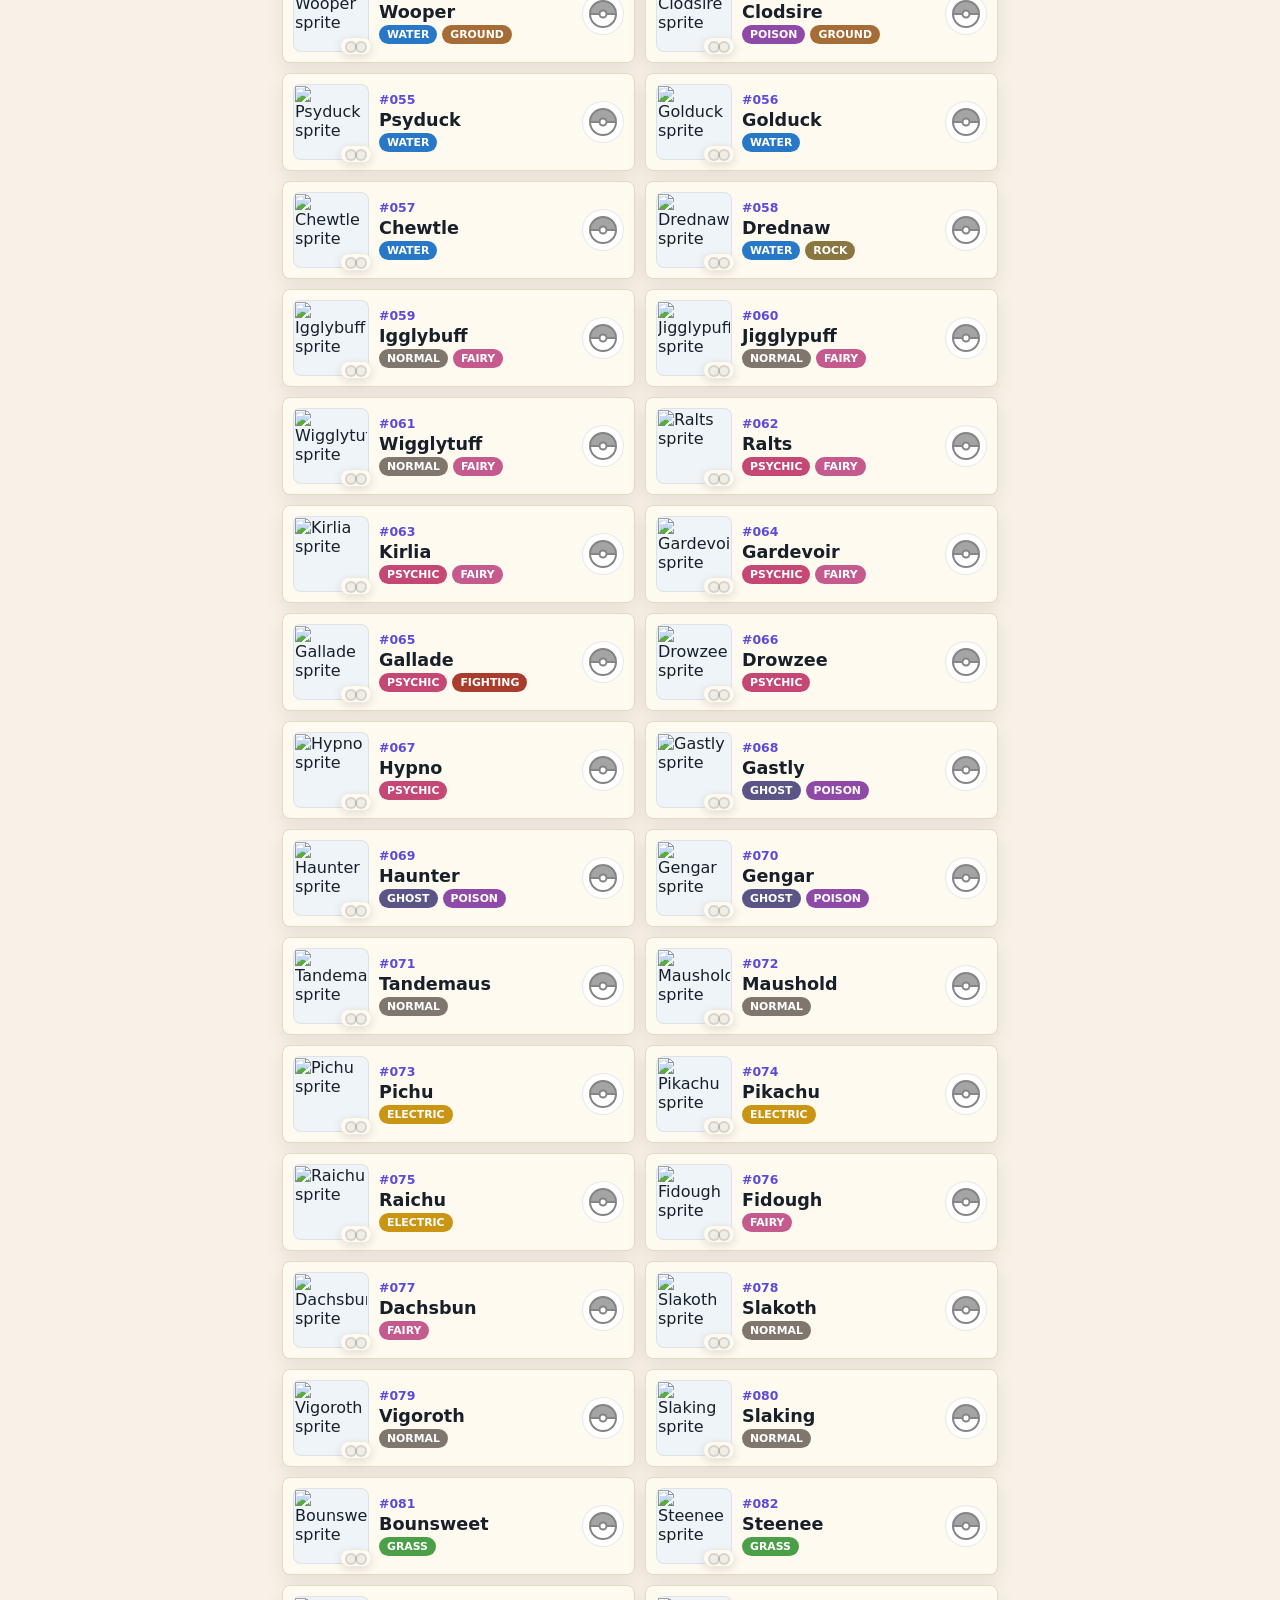
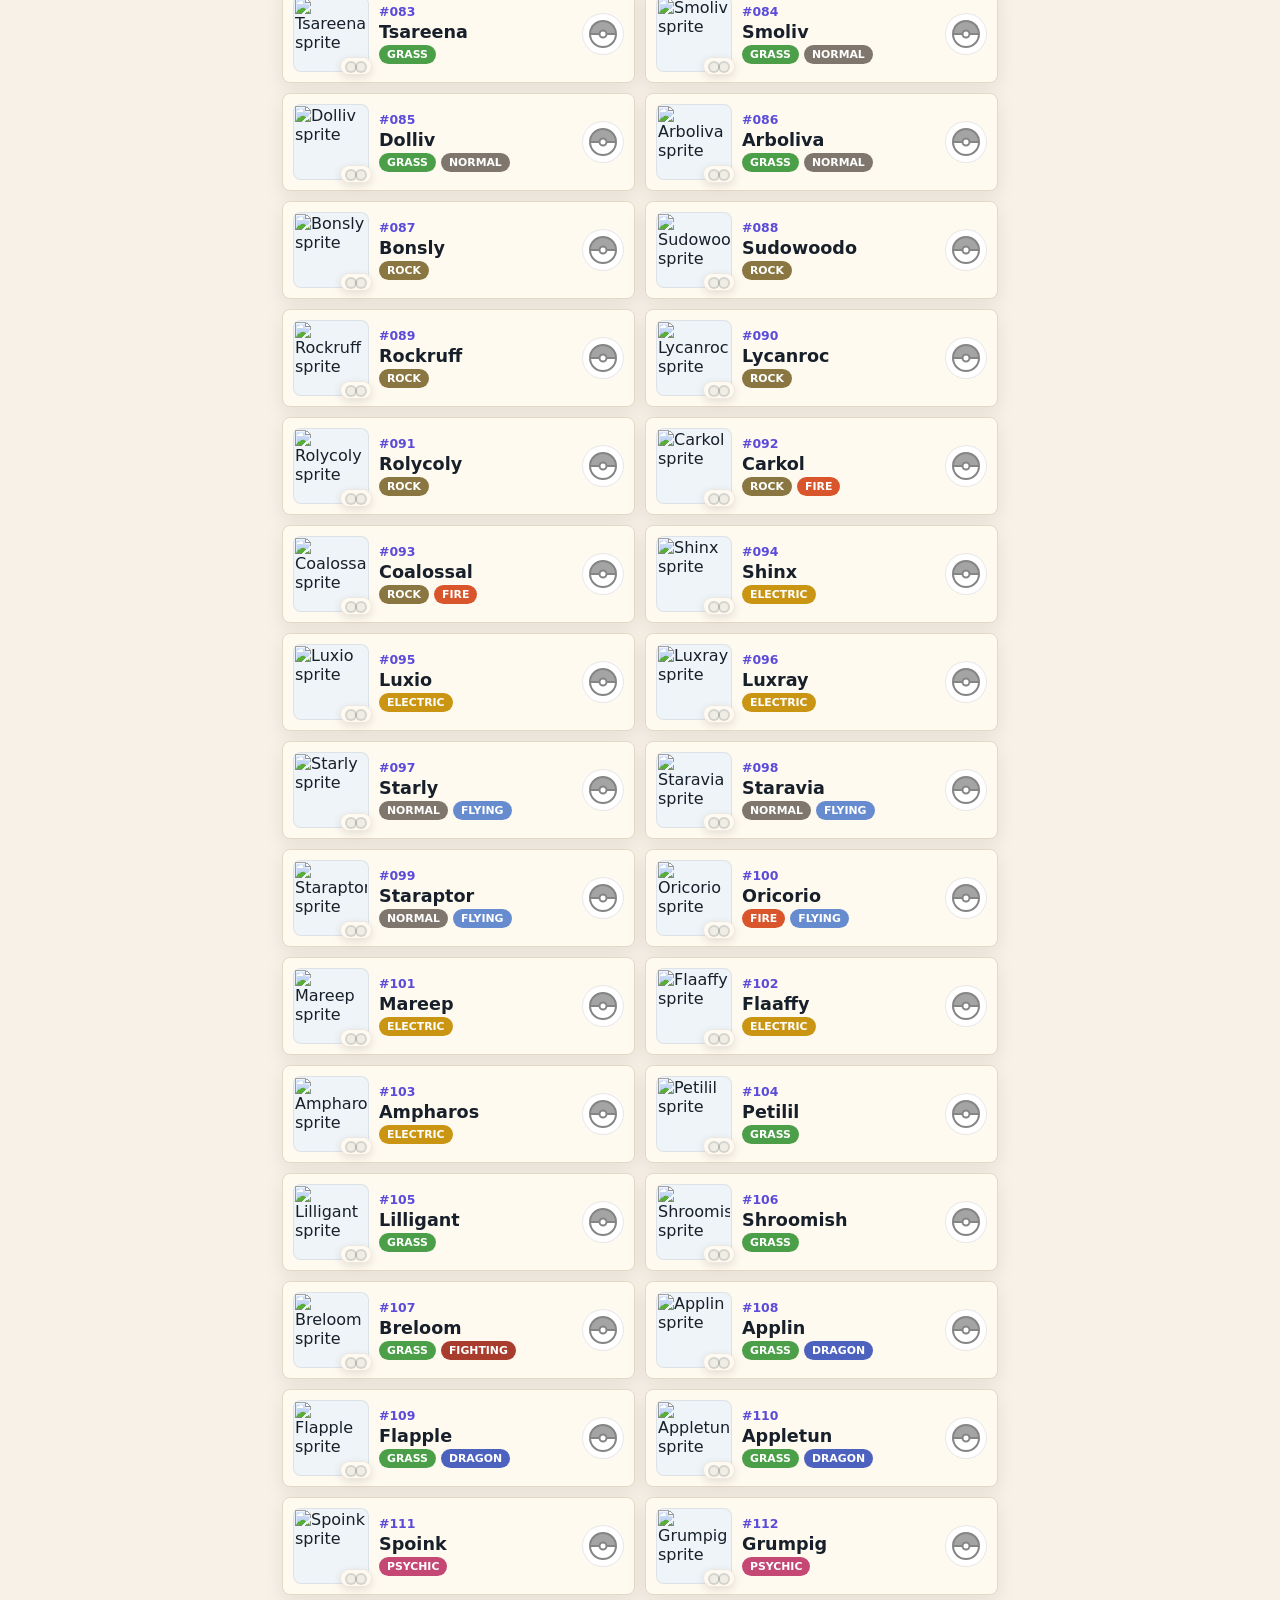
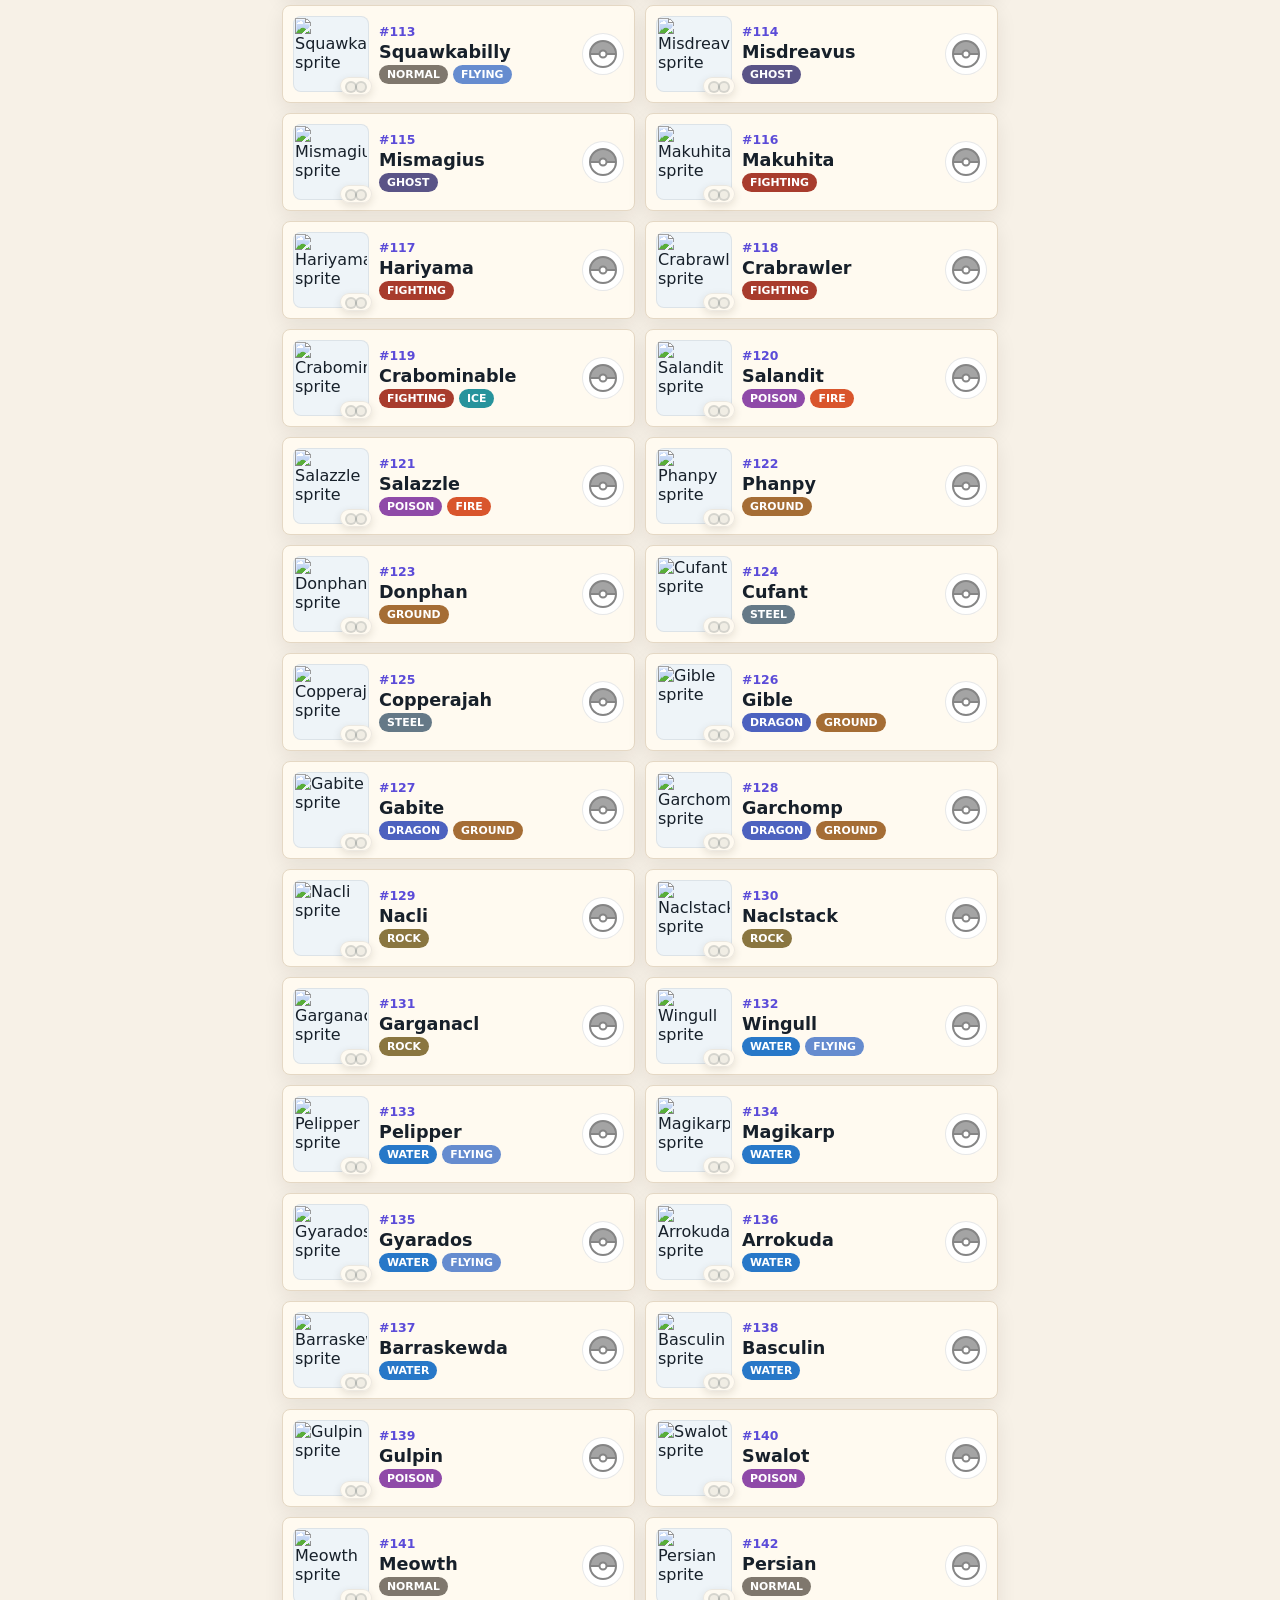
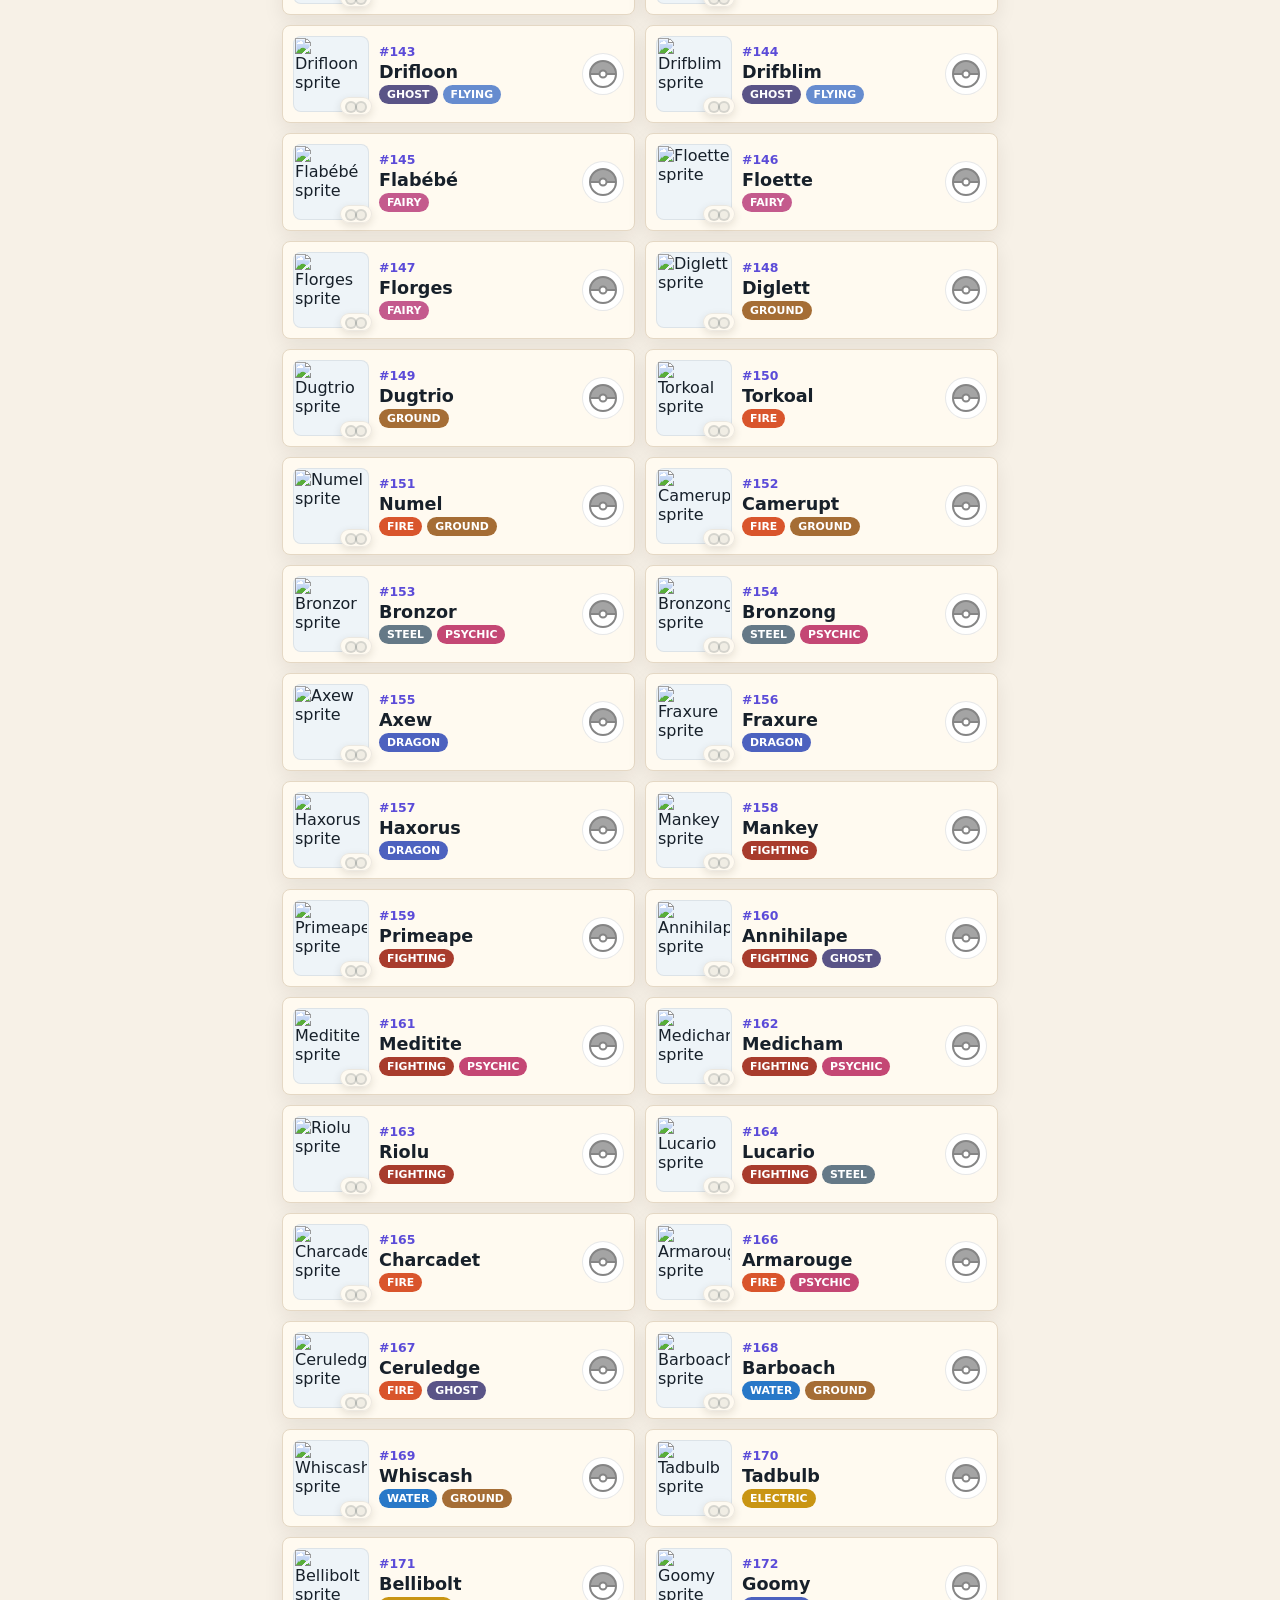
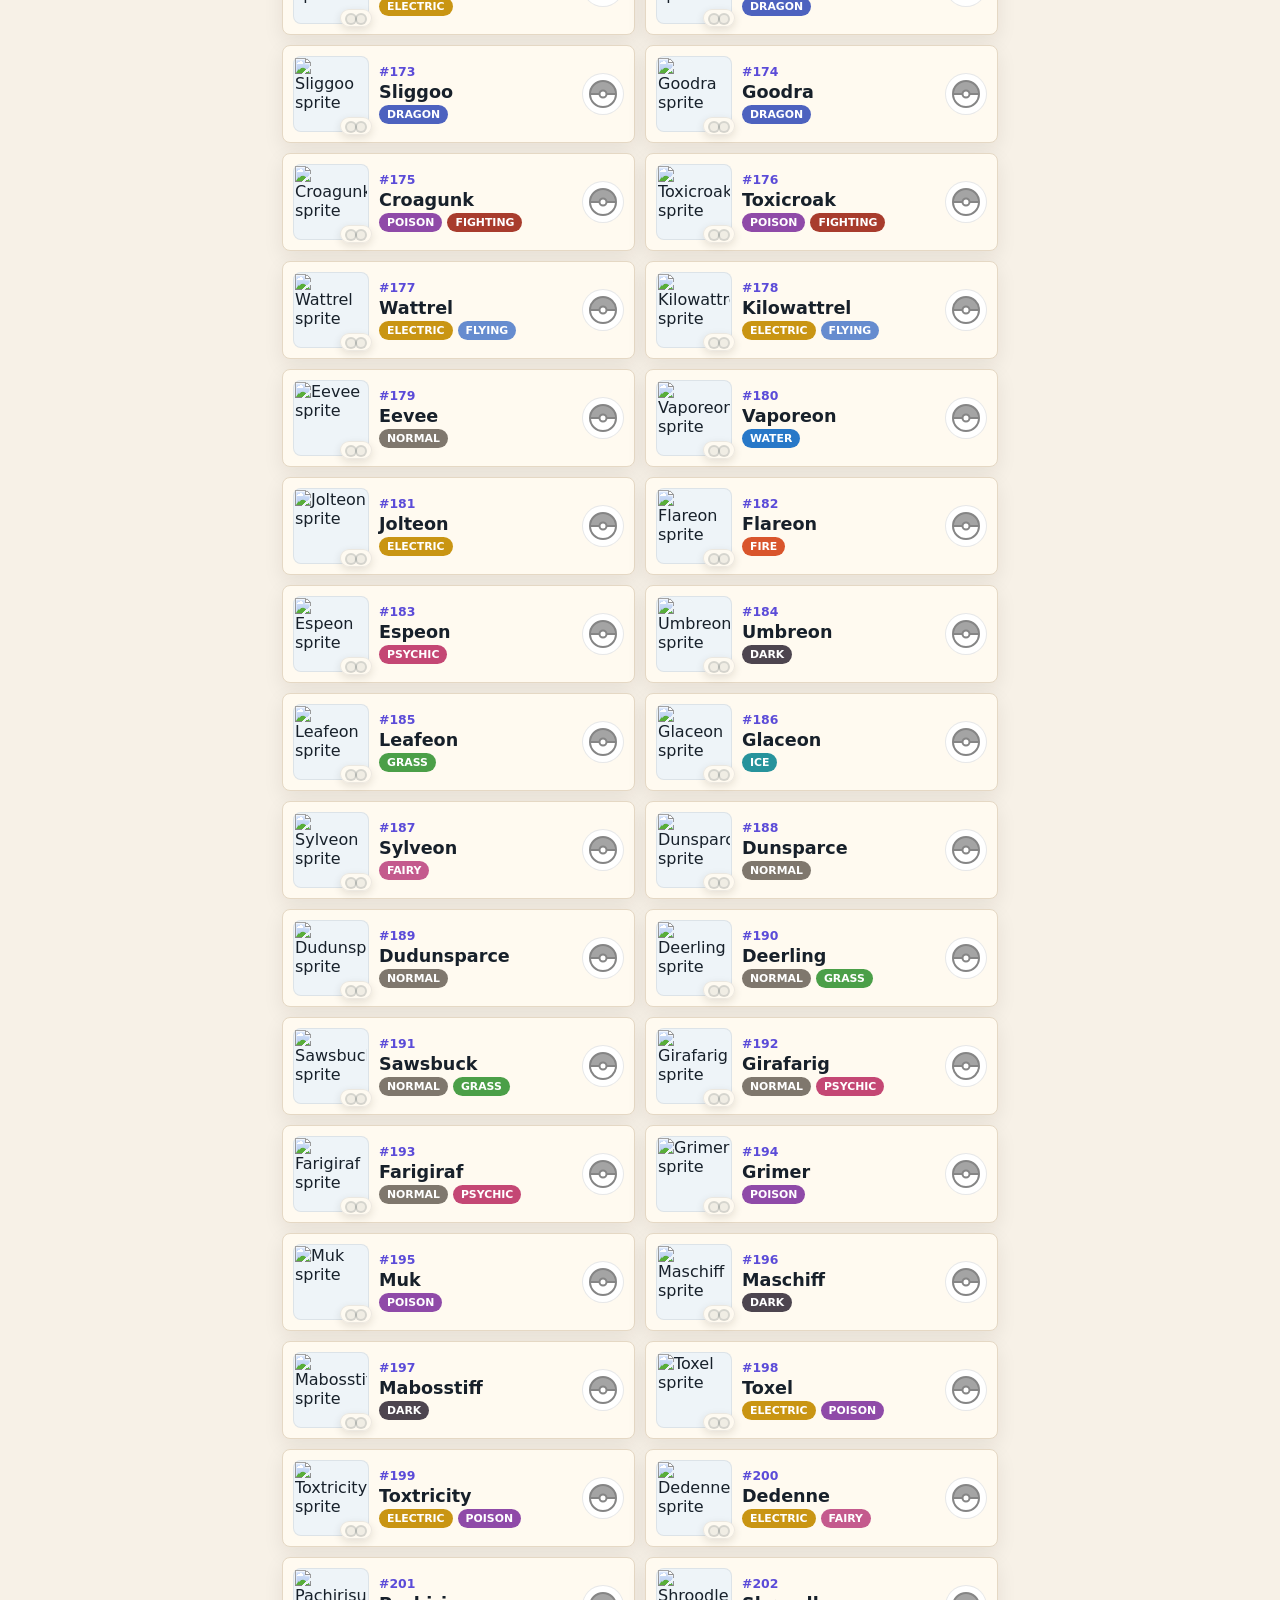
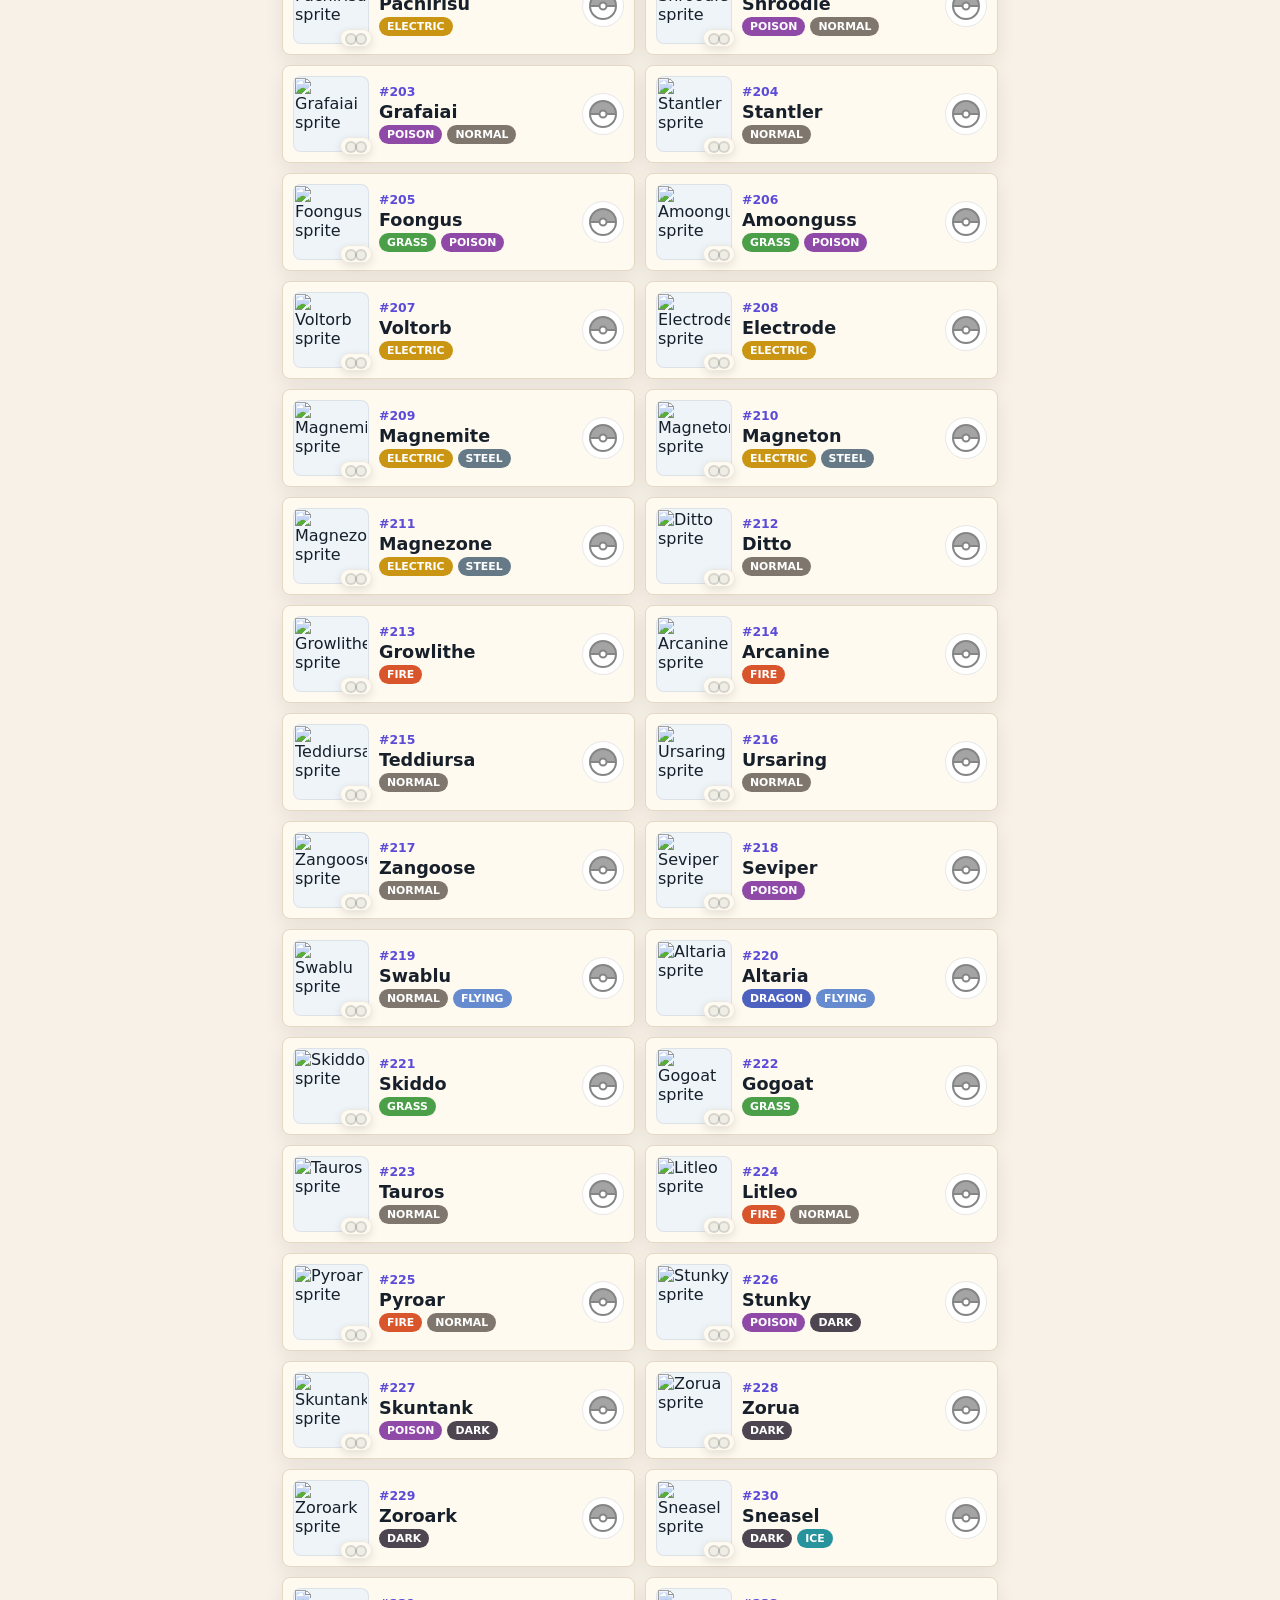
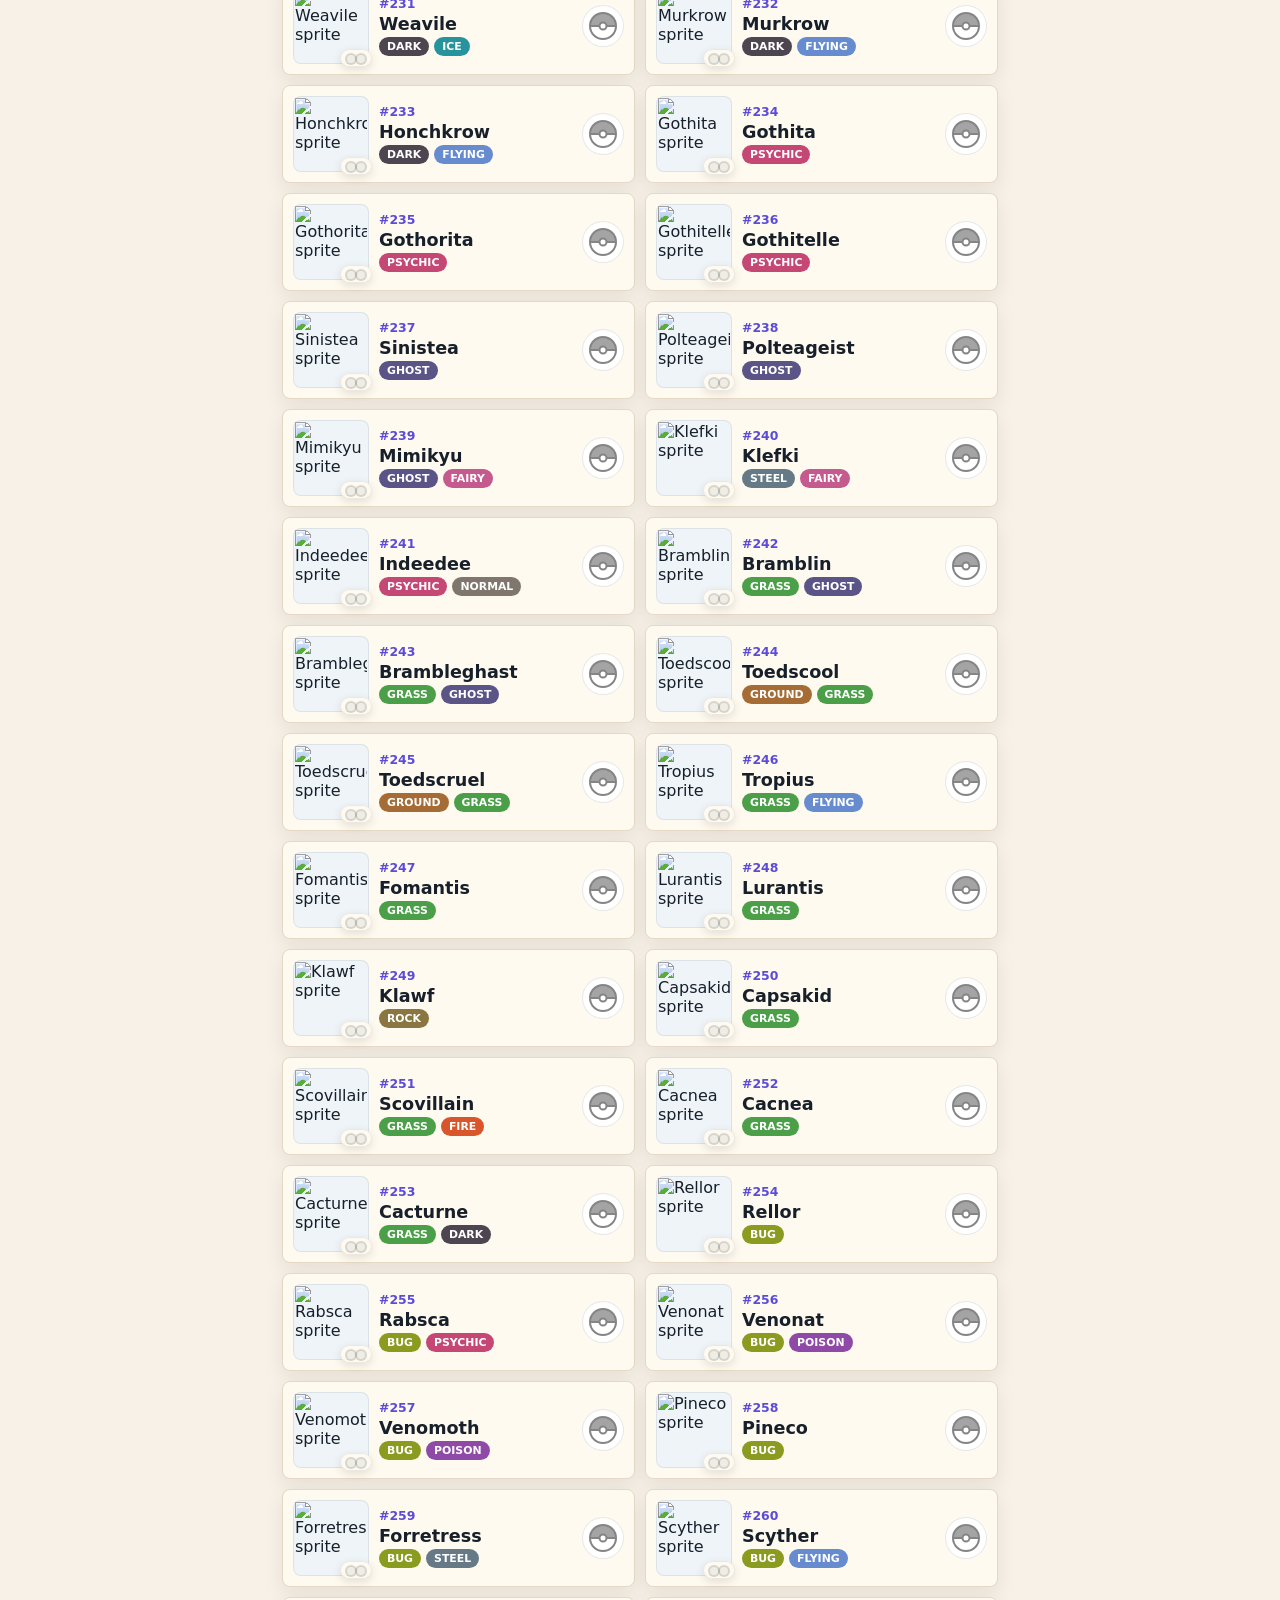
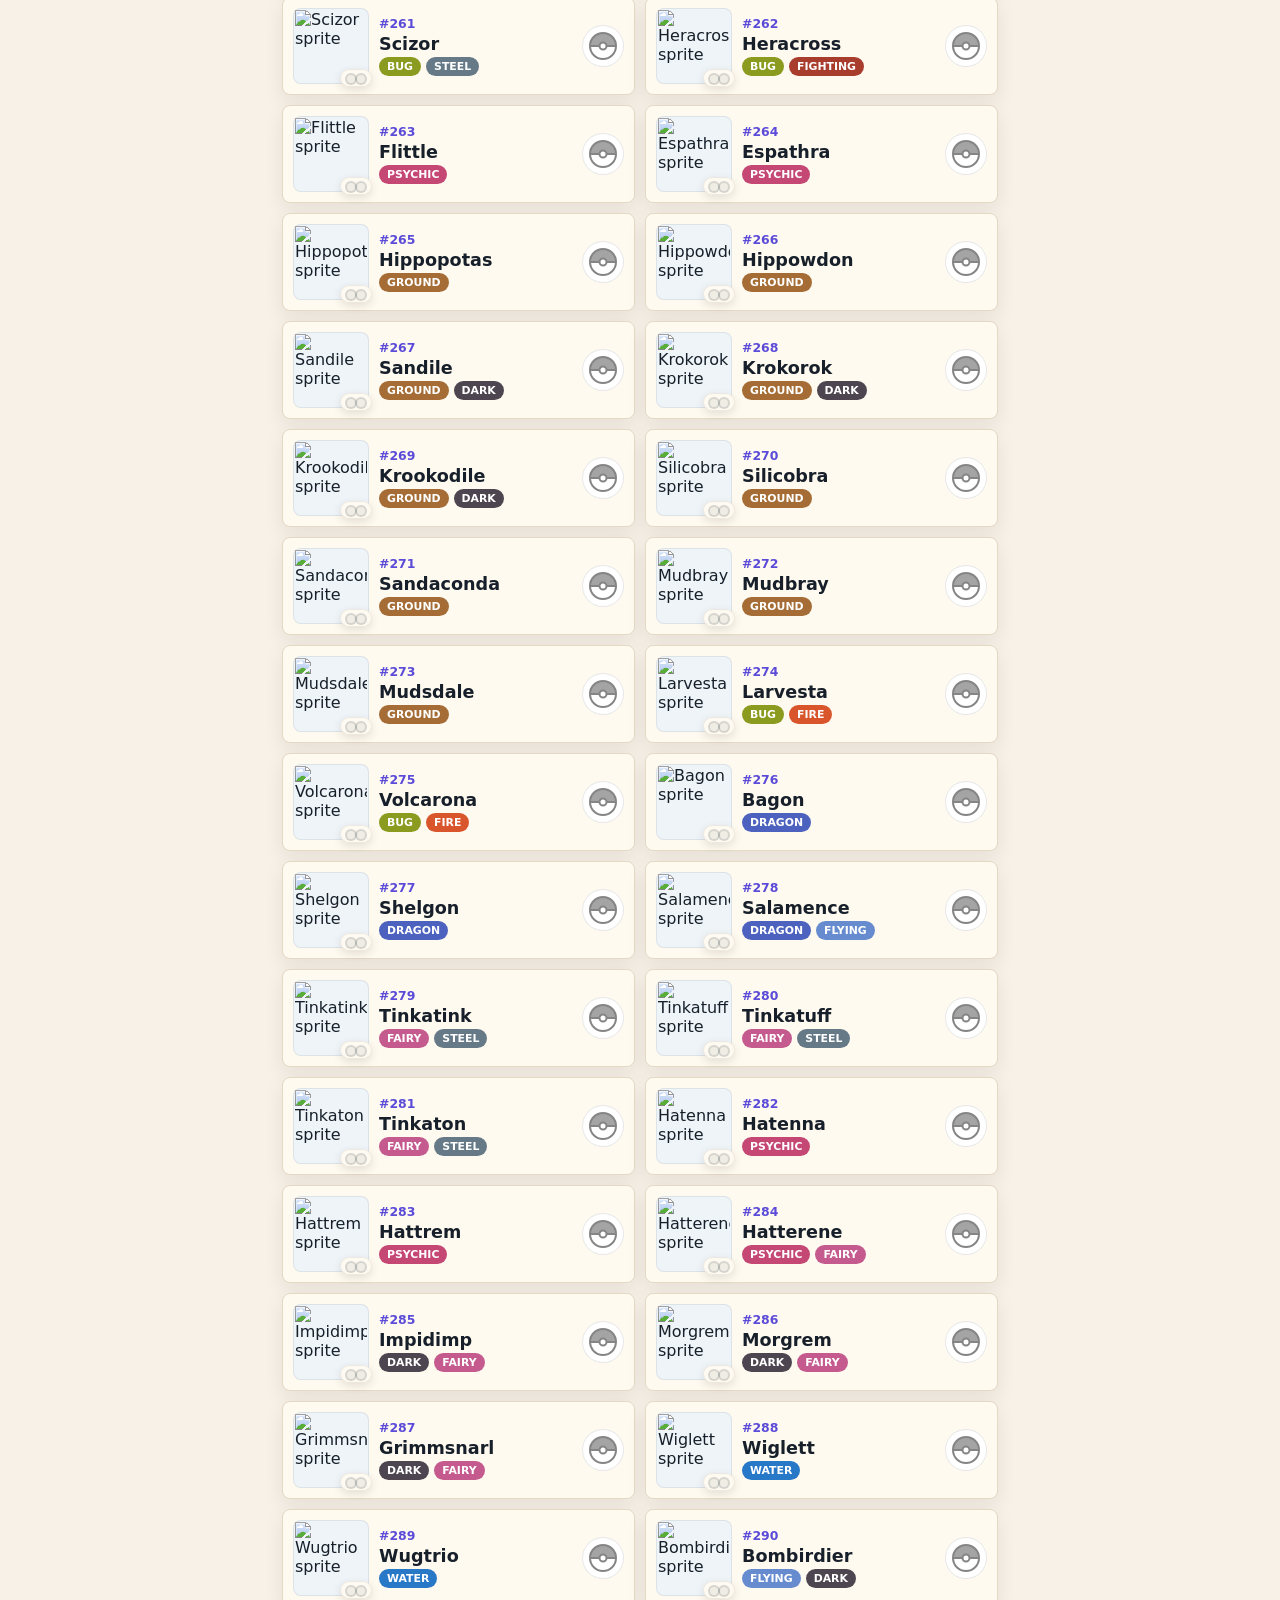
==== commit d5652924: "Refine Pokedex UI controls" ====
--- a/index.html
+++ b/index.html
@@ -20,8 +20,12 @@
 
       <header class="app-header">
         <div>
-          <p class="eyebrow">Paldea Region</p>
-          <h1>Scarlet & Violet</h1>
+          <p class="eyebrow">Paldea Region Pokedex</p>
+          <h1>
+            <span class="version-word scarlet-word">Scarlet</span>
+            <span class="title-amp">&amp;</span>
+            <span class="version-word violet-word">Violet</span>
+          </h1>
         </div>
         <div class="progress-card" aria-live="polite">
           <span id="caughtCount">0</span>
@@ -41,15 +45,44 @@
         </div>
       </section>
 
+      <section class="journey-panel" aria-label="Journey milestones" hidden>
+        <div class="journey-heading">
+          <div>
+            <p class="journey-kicker">Journey</p>
+            <h2>Story progress</h2>
+          </div>
+          <p id="journeyTotal" class="journey-total">0 / 18</p>
+        </div>
+        <div id="milestoneGroups" class="milestone-groups"></div>
+      </section>
+
       <main>
         <div class="status-line">
           <span id="visibleCount">400 Pokemon</span>
-          <button id="clearCaught" class="text-button" type="button">Reset caught</button>
+          <details id="resetMenu" class="overflow-menu">
+            <summary class="overflow-trigger" aria-label="More actions">
+              <span aria-hidden="true">•••</span>
+            </summary>
+            <div class="overflow-panel">
+              <button id="clearCaught" class="menu-action danger-action" type="button">Reset Pokedex</button>
+            </div>
+          </details>
         </div>
         <ul id="pokemonList" class="pokemon-list" aria-label="Paldea Pokemon"></ul>
         <p id="emptyState" class="empty-state" hidden>No Pokemon match that view.</p>
       </main>
     </div>
+
+    <dialog id="resetDialog" class="reset-dialog" aria-labelledby="resetDialogTitle">
+      <form method="dialog" class="reset-dialog-card">
+        <h2 id="resetDialogTitle">Reset <span id="resetTrainerName">this trainer</span>'s Pokedex?</h2>
+        <p>This will mark every Pokemon as missing for this trainer. The other trainer's Pokedex will not be changed.</p>
+        <div class="dialog-actions">
+          <button id="cancelReset" class="dialog-button secondary-dialog-button" type="button">Cancel</button>
+          <button id="confirmReset" class="dialog-button danger-dialog-button" type="button">Reset</button>
+        </div>
+      </form>
+    </dialog>
 
     <template id="pokemonCardTemplate">
       <li class="pokemon-card">
--- a/styles.css
+++ b/styles.css
@@ -21,6 +21,7 @@
   --accent: #5b4bd8;
   --accent-dark: #332174;
   --accent-soft: rgba(91, 75, 216, 0.15);
+  --active-version-gradient: linear-gradient(135deg, #3d2aa8 0%, #7c5cff 48%, #d7ccff 100%);
   --caught-bg: #f2f0ff;
   --caught-border: rgba(91, 75, 216, 0.54);
 }
@@ -29,6 +30,7 @@
   --accent: #d93636;
   --accent-dark: #8f1f2e;
   --accent-soft: rgba(217, 54, 54, 0.15);
+  --active-version-gradient: linear-gradient(135deg, #9f1e2d 0%, #ff4a4a 48%, #ffc0a1 100%);
   --caught-bg: #fff1f1;
   --caught-border: rgba(217, 54, 54, 0.54);
 }
@@ -83,6 +85,23 @@
   font-size: clamp(2rem, 11vw, 4rem);
   line-height: 0.92;
   letter-spacing: 0;
+}
+
+.version-word {
+  color: var(--ink);
+}
+
+body[data-trainer="billy"] .violet-word,
+body[data-trainer="friend"] .scarlet-word {
+  background: var(--active-version-gradient);
+  background-clip: text;
+  -webkit-background-clip: text;
+  color: transparent;
+  text-shadow: 0 8px 20px var(--accent-soft);
+}
+
+.title-amp {
+  color: var(--muted);
 }
 
 .progress-card {
@@ -199,6 +218,121 @@
   font-weight: 800;
 }
 
+.journey-panel {
+  margin: 14px 0 4px;
+  border: 1px solid var(--line);
+  border-radius: 8px;
+  padding: 12px;
+  background: rgba(255, 250, 240, 0.82);
+  box-shadow: 0 7px 20px rgba(42, 31, 16, 0.06);
+}
+
+.journey-heading,
+.milestone-summary {
+  display: flex;
+  align-items: center;
+  justify-content: space-between;
+  gap: 12px;
+}
+
+.journey-kicker {
+  margin: 0 0 2px;
+  color: var(--accent-dark);
+  font-size: 0.72rem;
+  font-weight: 900;
+  text-transform: uppercase;
+}
+
+.journey-heading h2 {
+  margin: 0;
+  font-size: 1.05rem;
+  letter-spacing: 0;
+}
+
+.journey-total,
+.milestone-count {
+  flex: 0 0 auto;
+  margin: 0;
+  border-radius: 999px;
+  background: var(--accent-soft);
+  color: var(--accent-dark);
+  font-size: 0.78rem;
+  font-weight: 900;
+}
+
+.journey-total {
+  padding: 6px 10px;
+}
+
+.milestone-groups {
+  display: grid;
+  gap: 8px;
+  margin-top: 12px;
+}
+
+.milestone-group {
+  border: 1px solid rgba(229, 216, 196, 0.92);
+  border-radius: 8px;
+  background: rgba(255, 255, 255, 0.42);
+  overflow: hidden;
+}
+
+.milestone-summary {
+  min-height: 48px;
+  padding: 8px 10px;
+  cursor: pointer;
+  list-style: none;
+}
+
+.milestone-summary::-webkit-details-marker {
+  display: none;
+}
+
+.milestone-title,
+.milestone-subtitle {
+  display: block;
+}
+
+.milestone-title {
+  color: var(--ink);
+  font-size: 0.9rem;
+  font-weight: 900;
+}
+
+.milestone-subtitle {
+  color: var(--muted);
+  font-size: 0.72rem;
+  font-weight: 800;
+}
+
+.milestone-count {
+  padding: 5px 9px;
+}
+
+.milestone-list {
+  display: flex;
+  flex-wrap: wrap;
+  gap: 7px;
+  padding: 0 10px 10px;
+}
+
+.milestone-button {
+  min-height: 34px;
+  border: 1px solid var(--line);
+  border-radius: 999px;
+  padding: 0 10px;
+  background: rgba(255, 250, 240, 0.85);
+  color: var(--muted);
+  font-size: 0.78rem;
+  font-weight: 900;
+}
+
+.milestone-button[aria-pressed="true"] {
+  border-color: transparent;
+  background: var(--accent);
+  color: #ffffff;
+}
+
 .text-button {
   min-height: 34px;
   padding: 0 10px;
@@ -208,6 +342,135 @@
 .text-button:disabled {
   cursor: not-allowed;
   opacity: 0.48;
+}
+
+.overflow-menu {
+  position: relative;
+  flex: 0 0 auto;
+}
+
+.overflow-trigger {
+  display: grid;
+  place-items: center;
+  width: 34px;
+  height: 34px;
+  border: 1px solid var(--line);
+  border-radius: 50%;
+  background: rgba(255, 250, 240, 0.76);
+  color: var(--muted);
+  cursor: pointer;
+  font-size: 0.9rem;
+  font-weight: 900;
+  list-style: none;
+}
+
+.overflow-trigger::-webkit-details-marker {
+  display: none;
+}
+
+.overflow-menu[open] .overflow-trigger {
+  border-color: var(--accent);
+  color: var(--accent-dark);
+}
+
+.overflow-panel {
+  position: absolute;
+  top: calc(100% + 6px);
+  right: 0;
+  z-index: 5;
+  min-width: 154px;
+  border: 1px solid var(--line);
+  border-radius: 8px;
+  padding: 6px;
+  background: var(--panel);
+  box-shadow: var(--shadow);
+}
+
+.menu-action {
+  width: 100%;
+  min-height: 36px;
+  border: 0;
+  border-radius: 6px;
+  padding: 0 10px;
+  background: transparent;
+  color: var(--ink);
+  text-align: left;
+  font-size: 0.82rem;
+  font-weight: 900;
+}
+
+.menu-action:disabled {
+  cursor: not-allowed;
+  opacity: 0.42;
+}
+
+.danger-action {
+  color: var(--red-dark);
+}
+
+.menu-action:not(:disabled):hover {
+  background: rgba(217, 54, 54, 0.09);
+}
+
+.reset-dialog {
+  width: min(calc(100% - 28px), 380px);
+  border: 0;
+  border-radius: 8px;
+  padding: 0;
+  background: transparent;
+}
+
+.reset-dialog::backdrop {
+  background: rgba(23, 32, 42, 0.42);
+  backdrop-filter: blur(3px);
+}
+
+.reset-dialog-card {
+  border: 1px solid var(--line);
+  border-radius: 8px;
+  padding: 18px;
+  background: var(--panel);
+  color: var(--ink);
+  box-shadow: var(--shadow);
+}
+
+.reset-dialog-card h2 {
+  margin: 0;
+  font-size: 1.2rem;
+  line-height: 1.1;
+}
+
+.reset-dialog-card p {
+  margin: 10px 0 0;
+  color: var(--muted);
+  font-size: 0.9rem;
+  font-weight: 800;
+  line-height: 1.35;
+}
+
+.dialog-actions {
+  display: grid;
+  grid-template-columns: repeat(2, minmax(0, 1fr));
+  gap: 8px;
+  margin-top: 16px;
+}
+
+.dialog-button {
+  min-height: 40px;
+  border: 1px solid var(--line);
+  border-radius: 8px;
+  font-weight: 900;
+}
+
+.secondary-dialog-button {
+  background: rgba(255, 250, 240, 0.8);
+  color: var(--ink);
+}
+
+.danger-dialog-button {
+  border-color: var(--red-dark);
+  background: var(--red-dark);
+  color: #ffffff;
 }
 
 .cloud-panel {
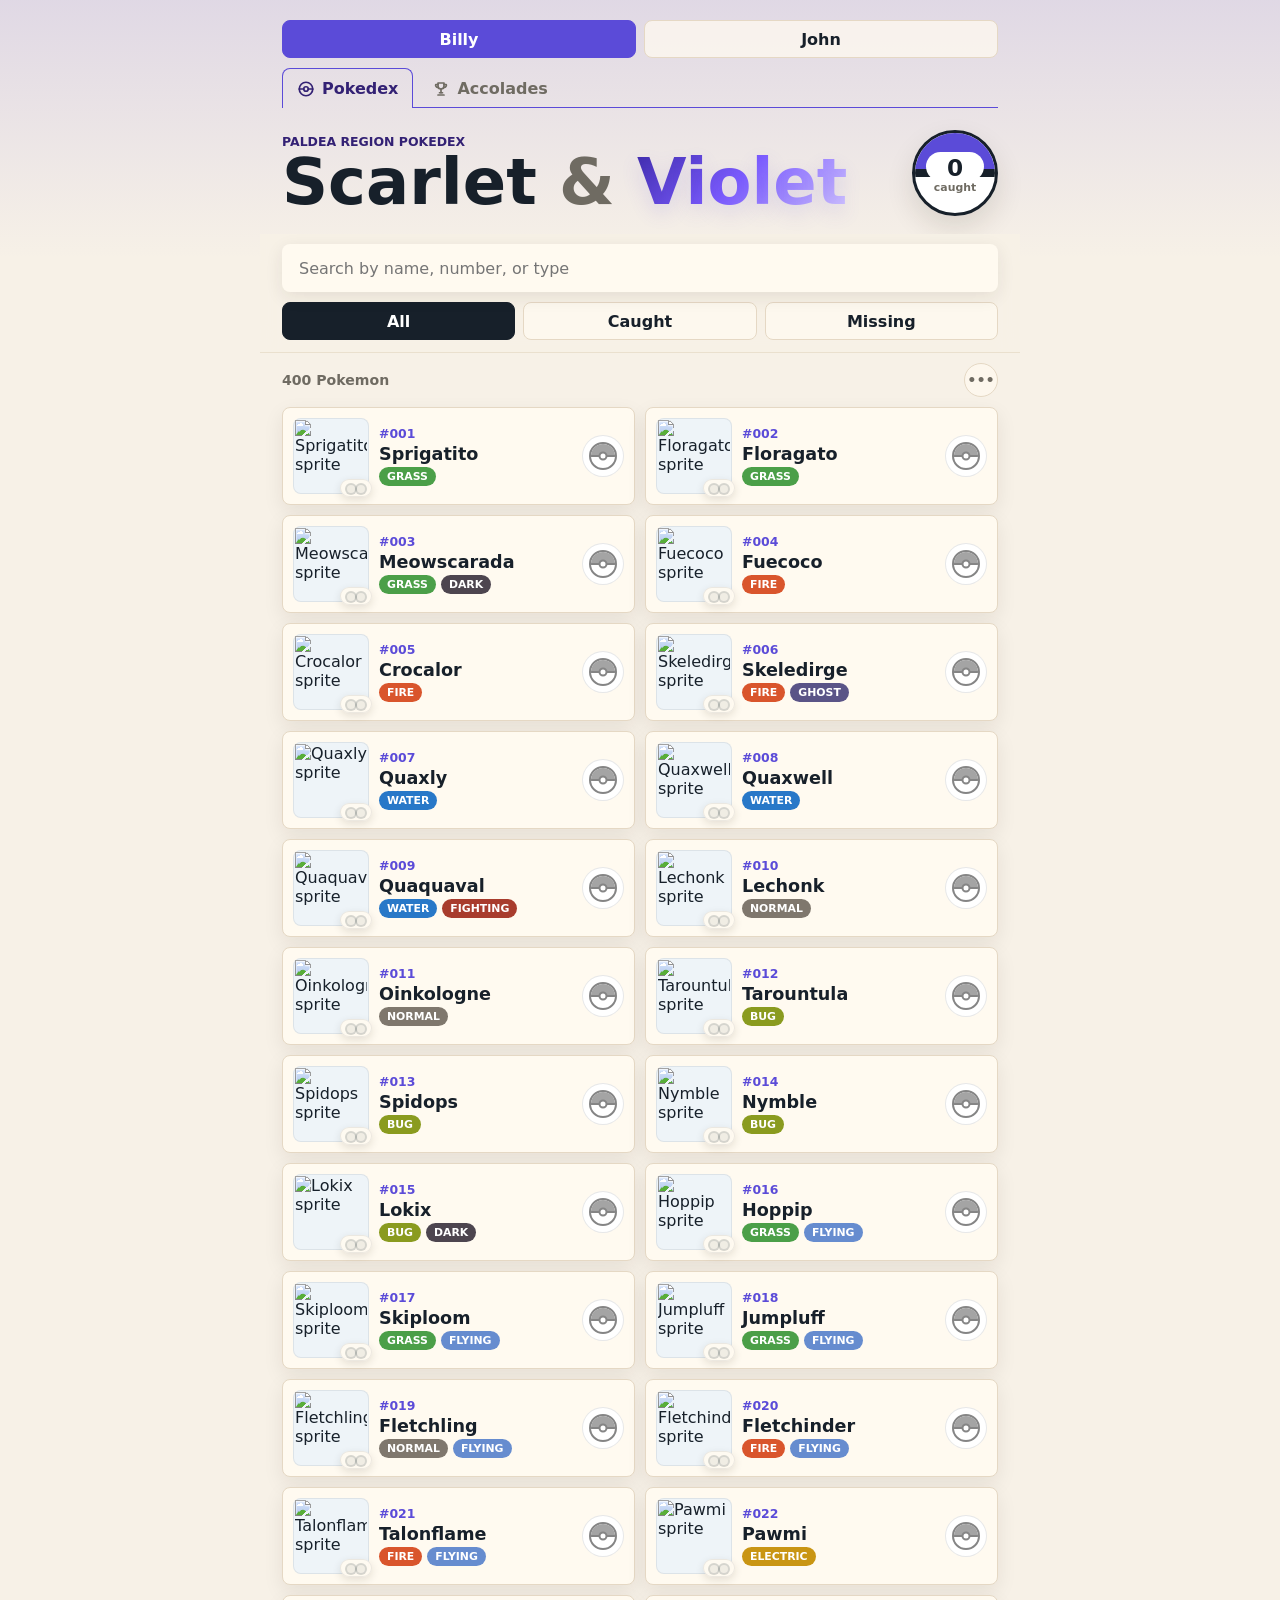
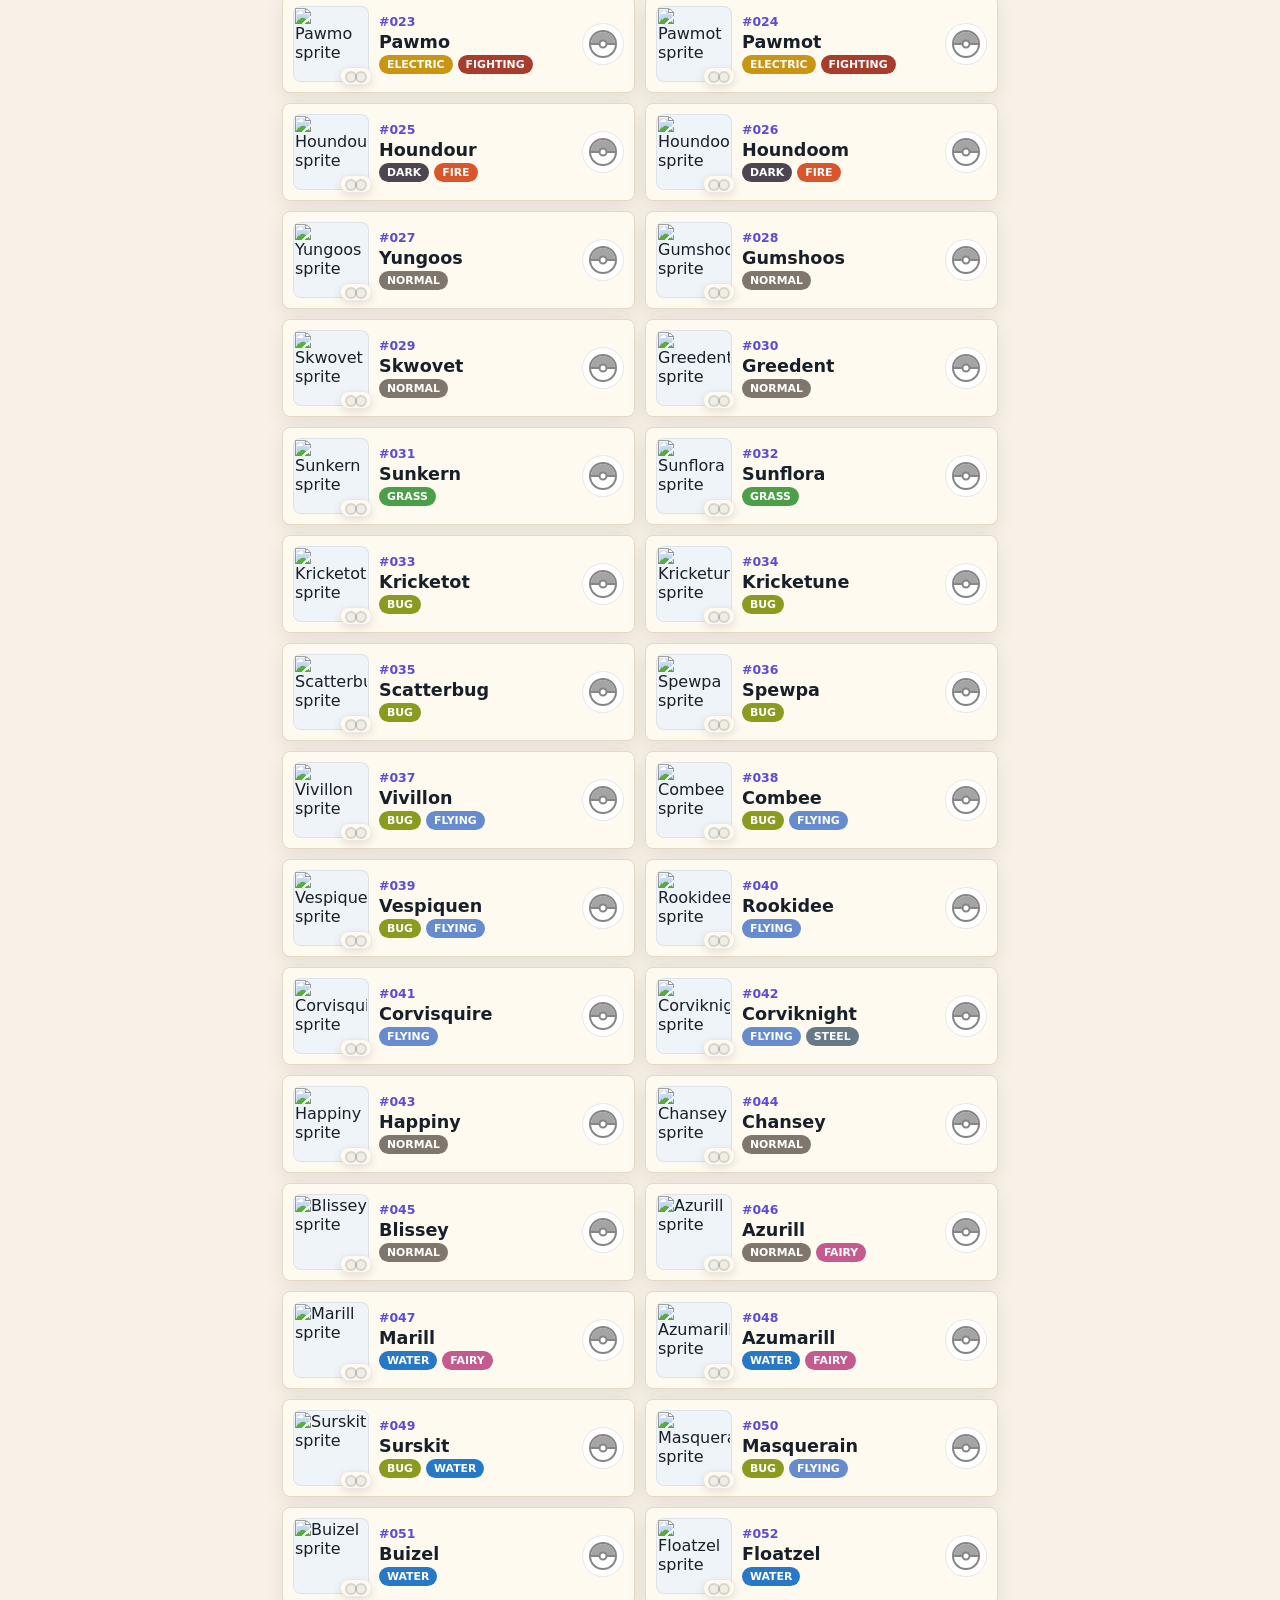
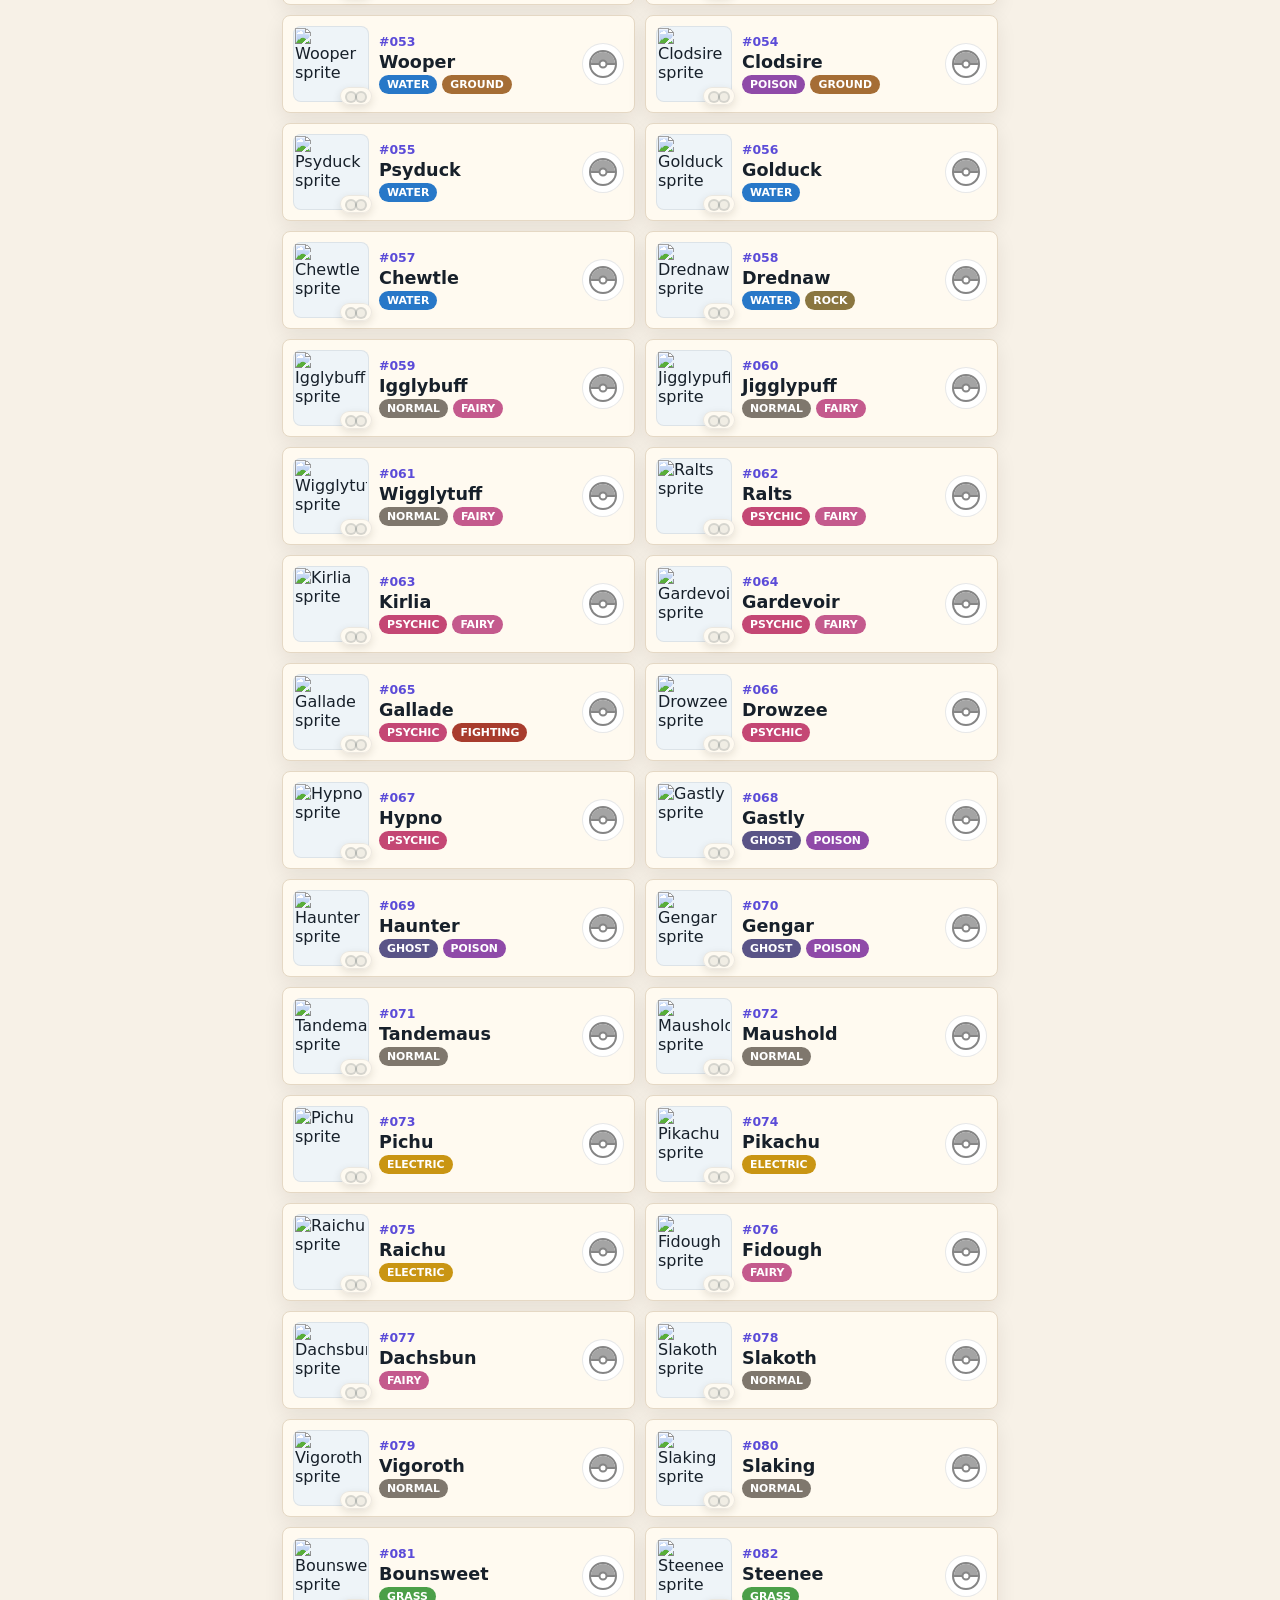
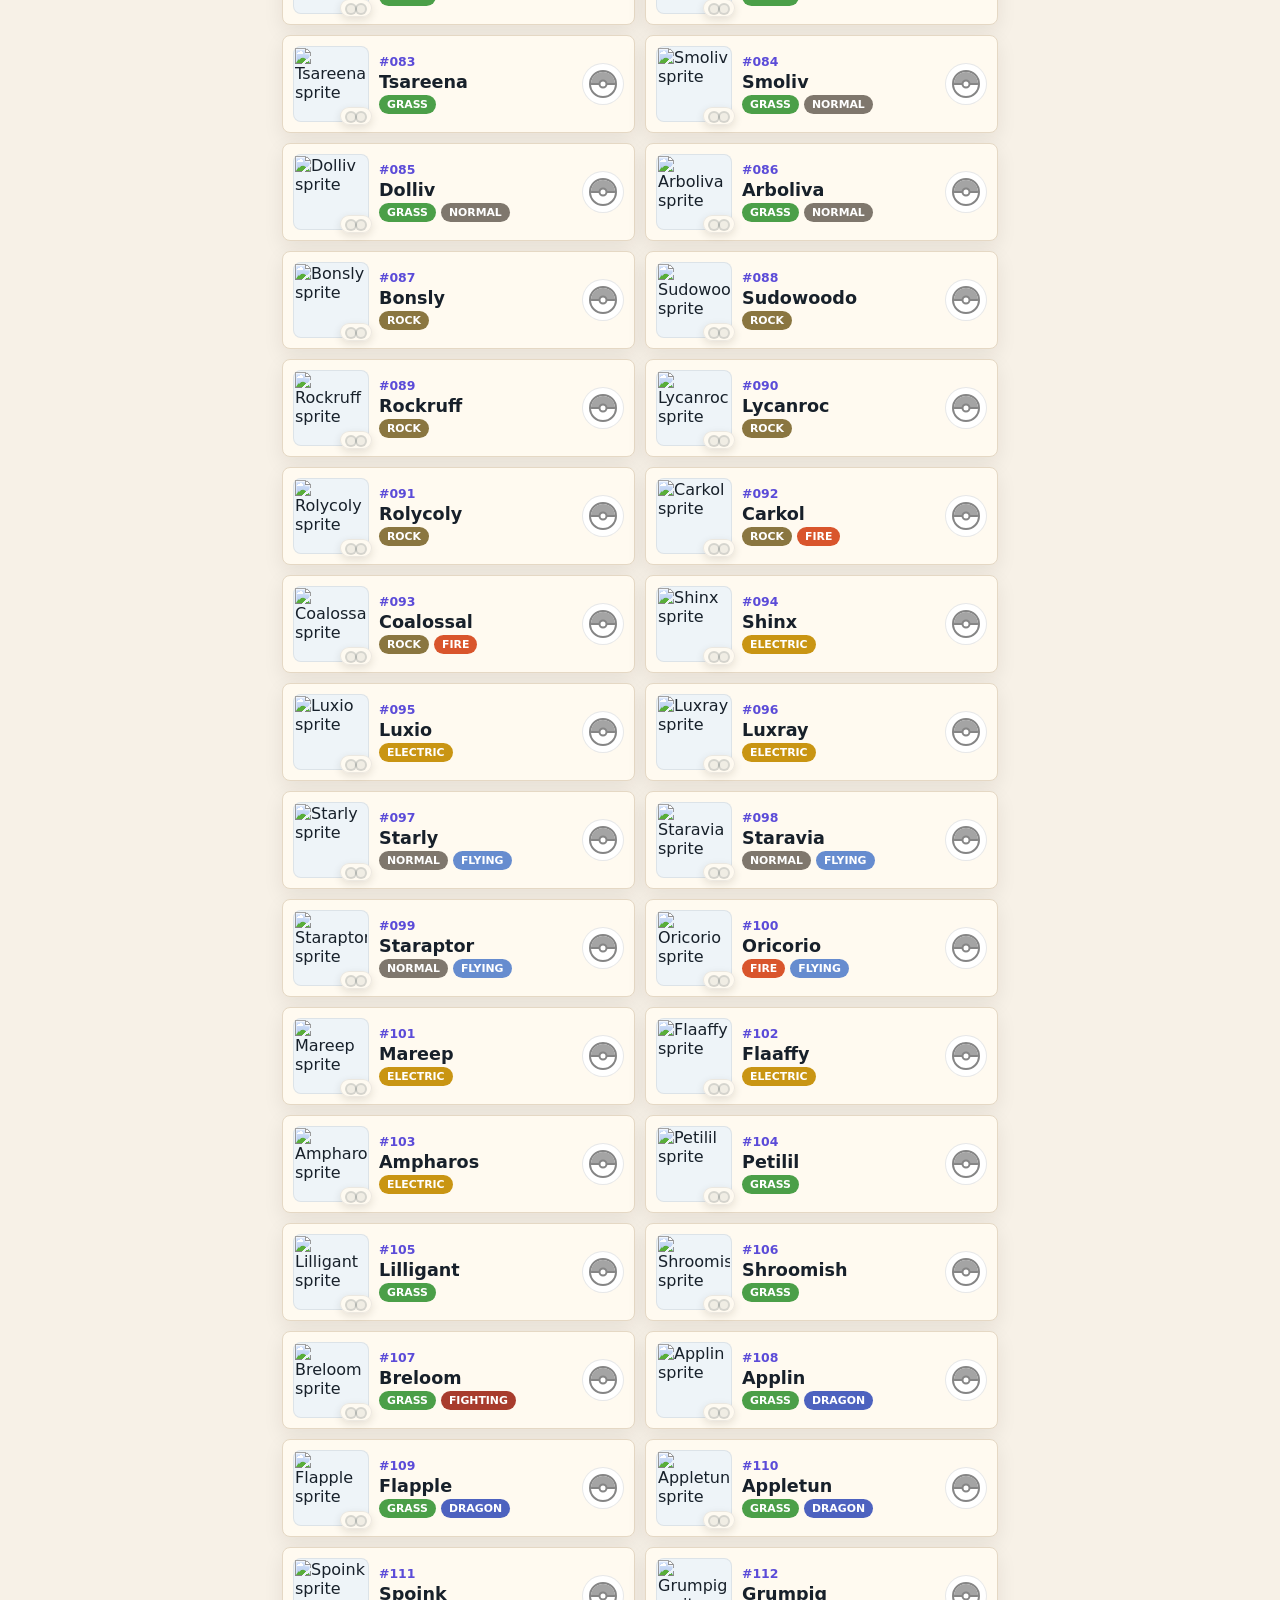
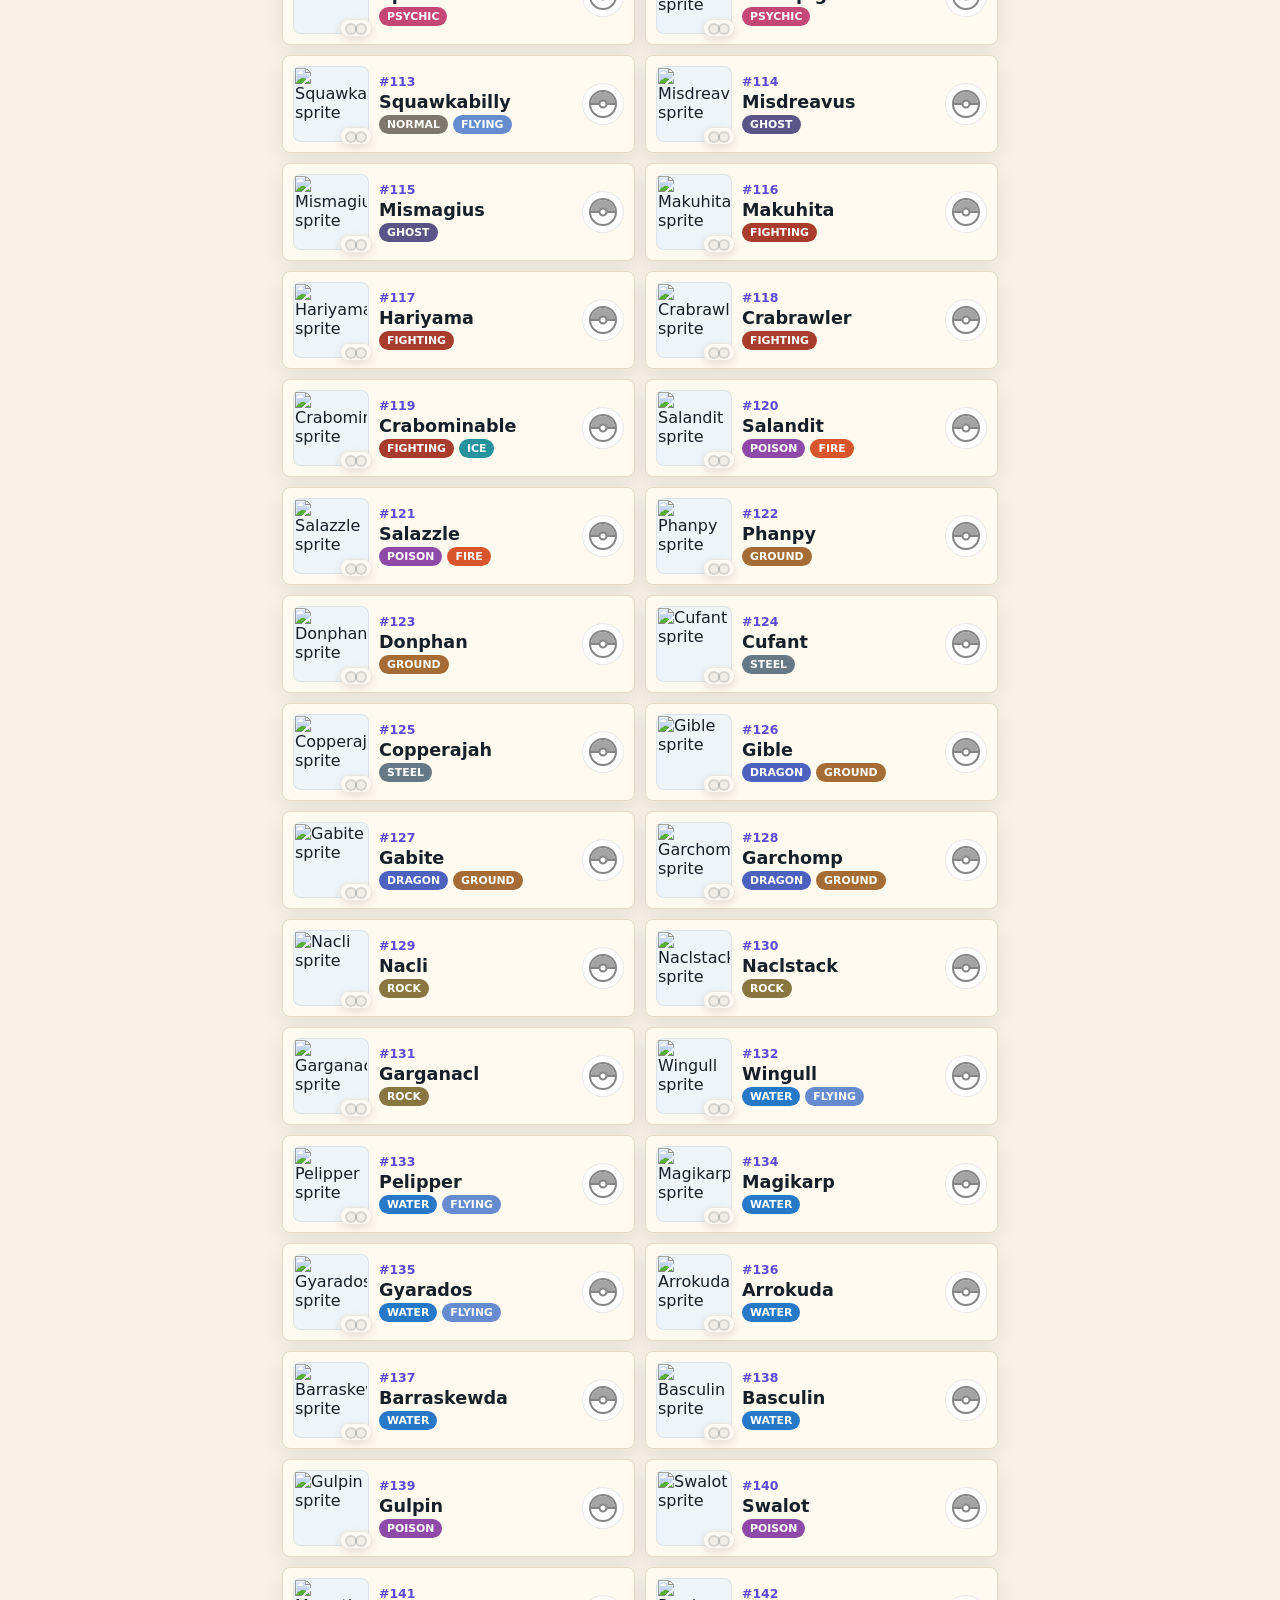
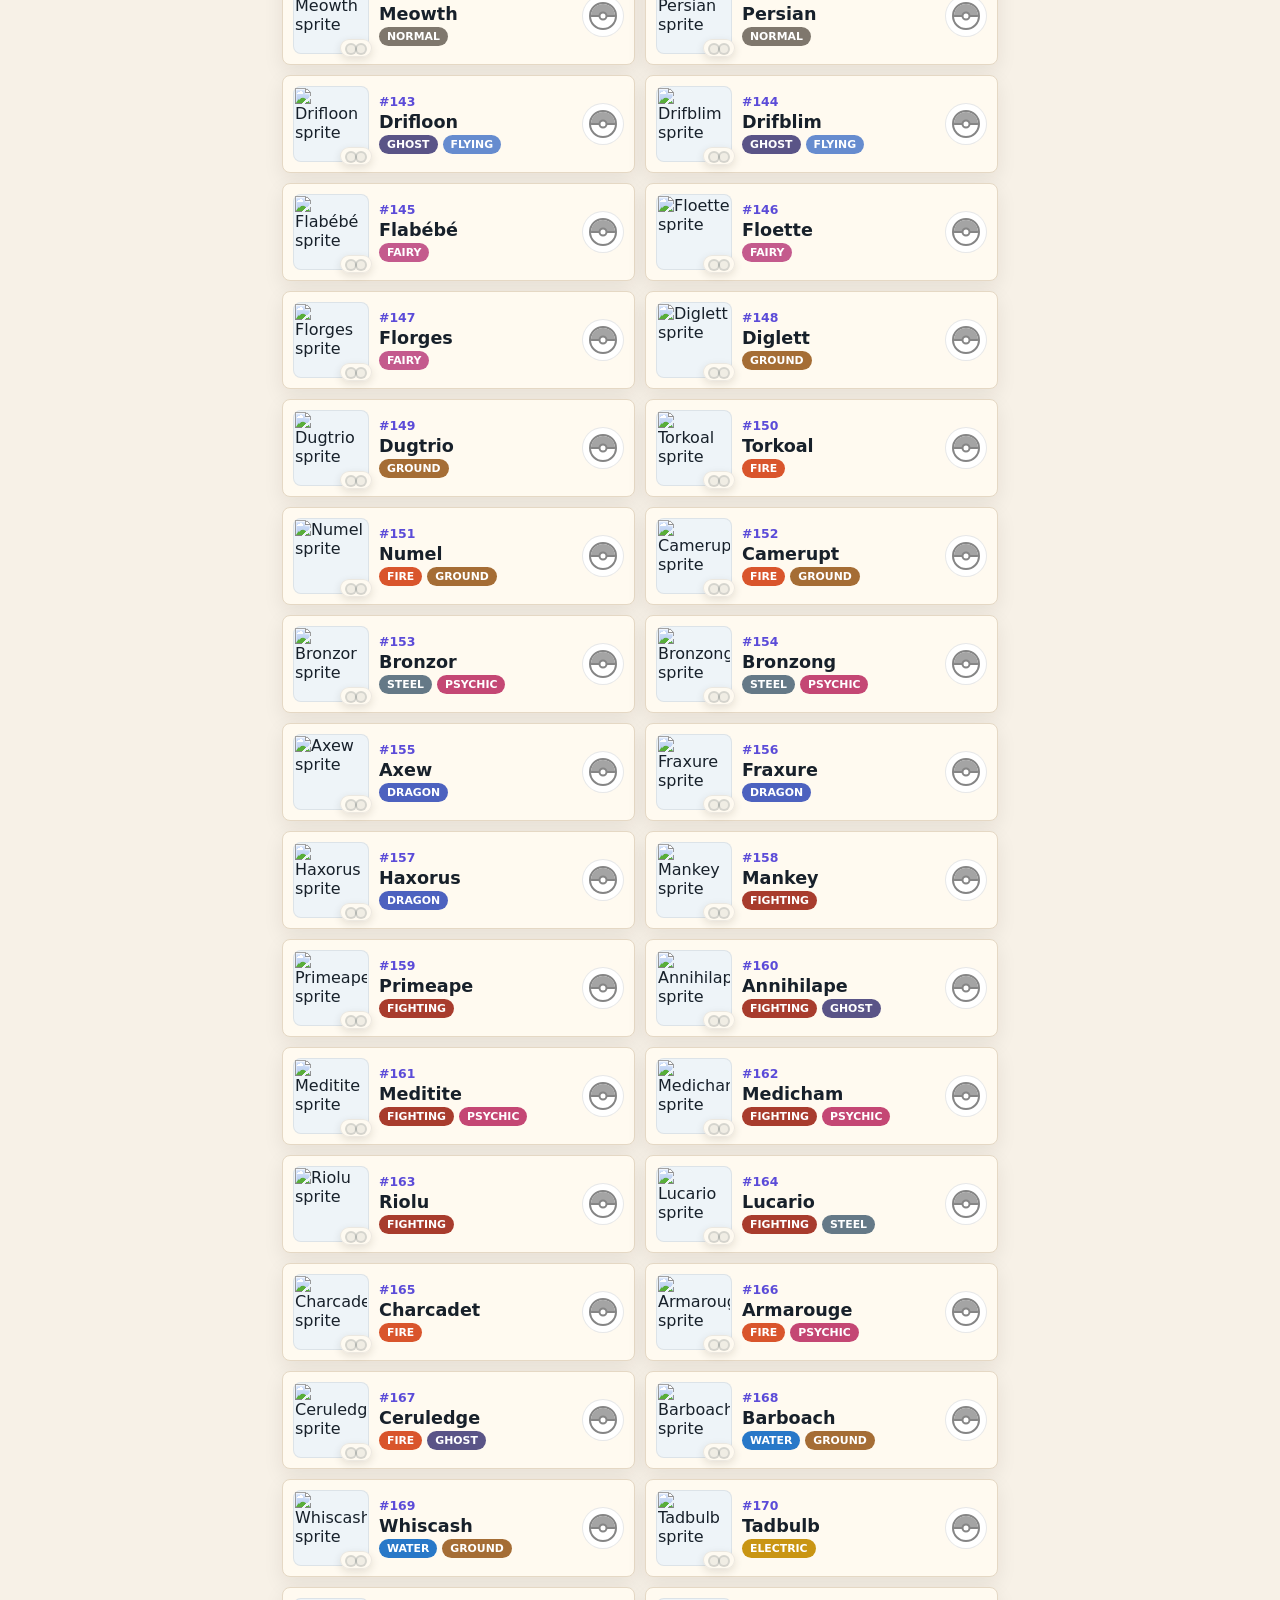
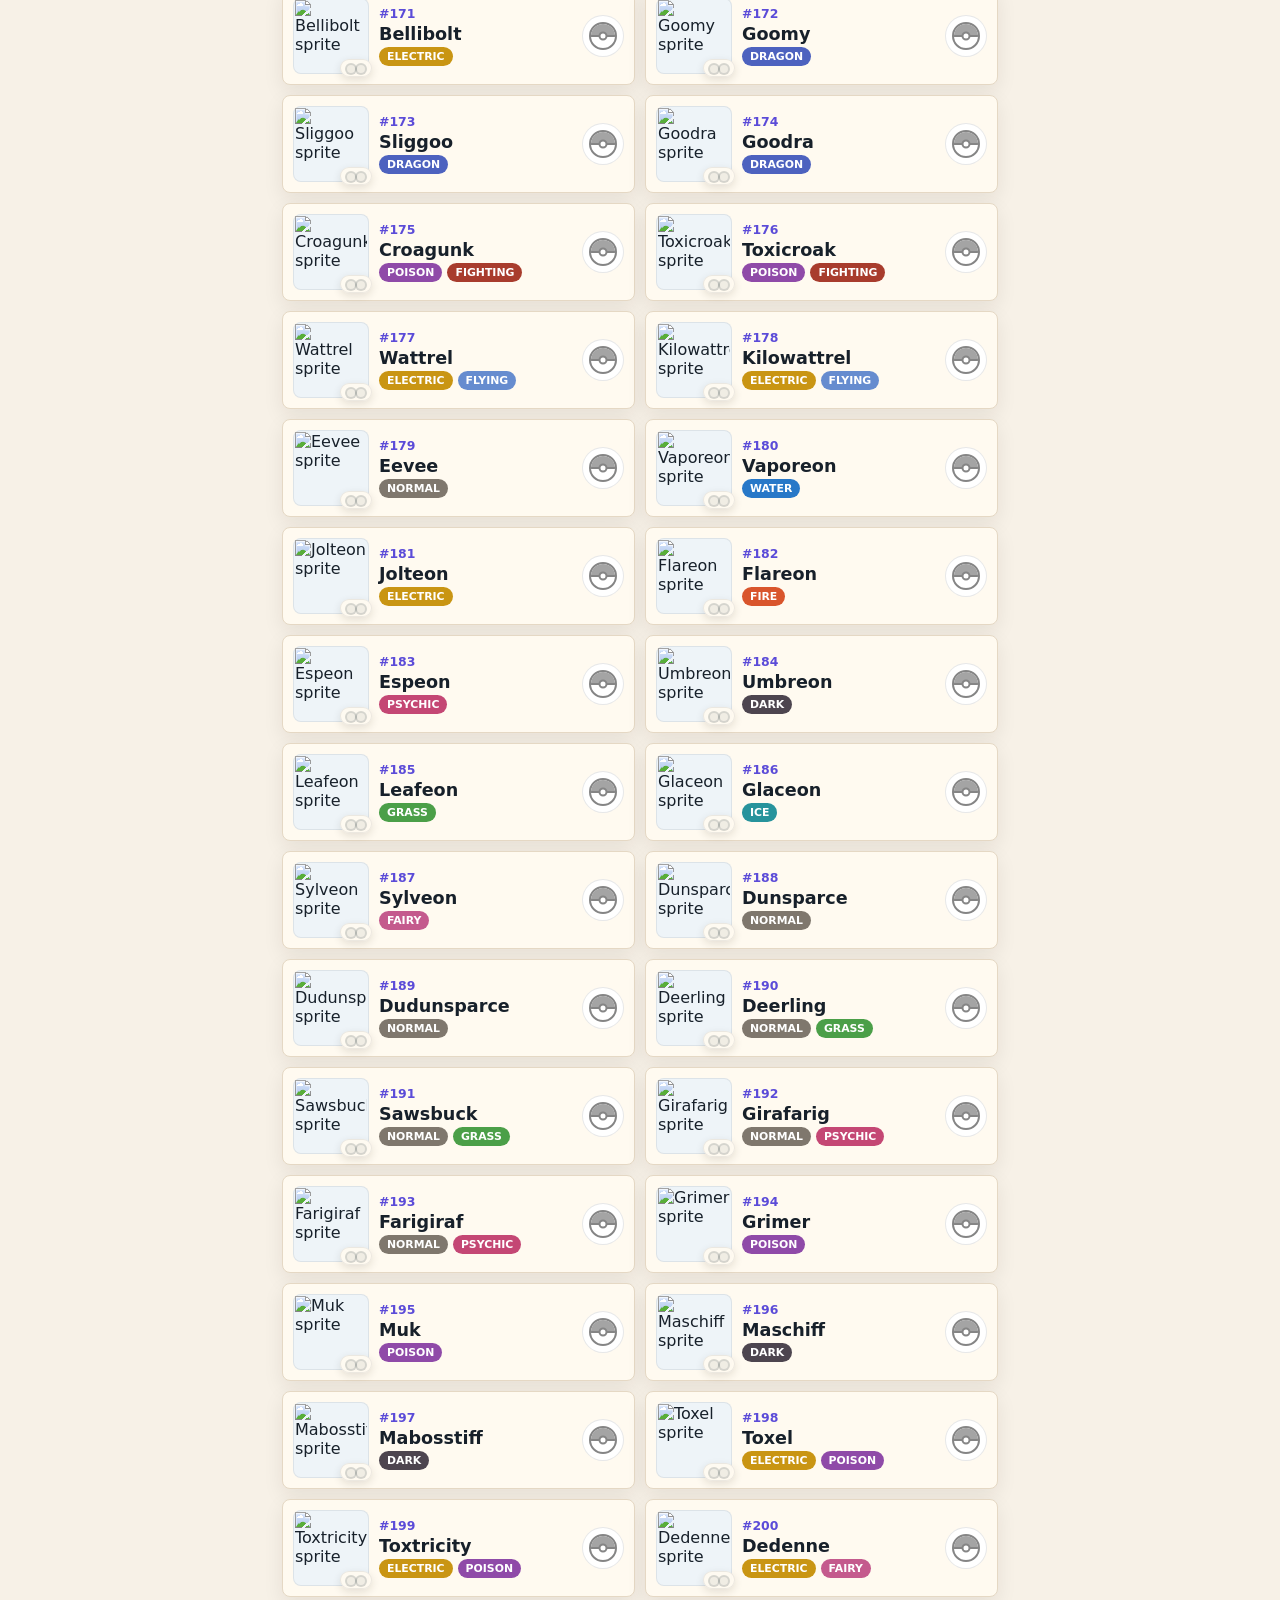
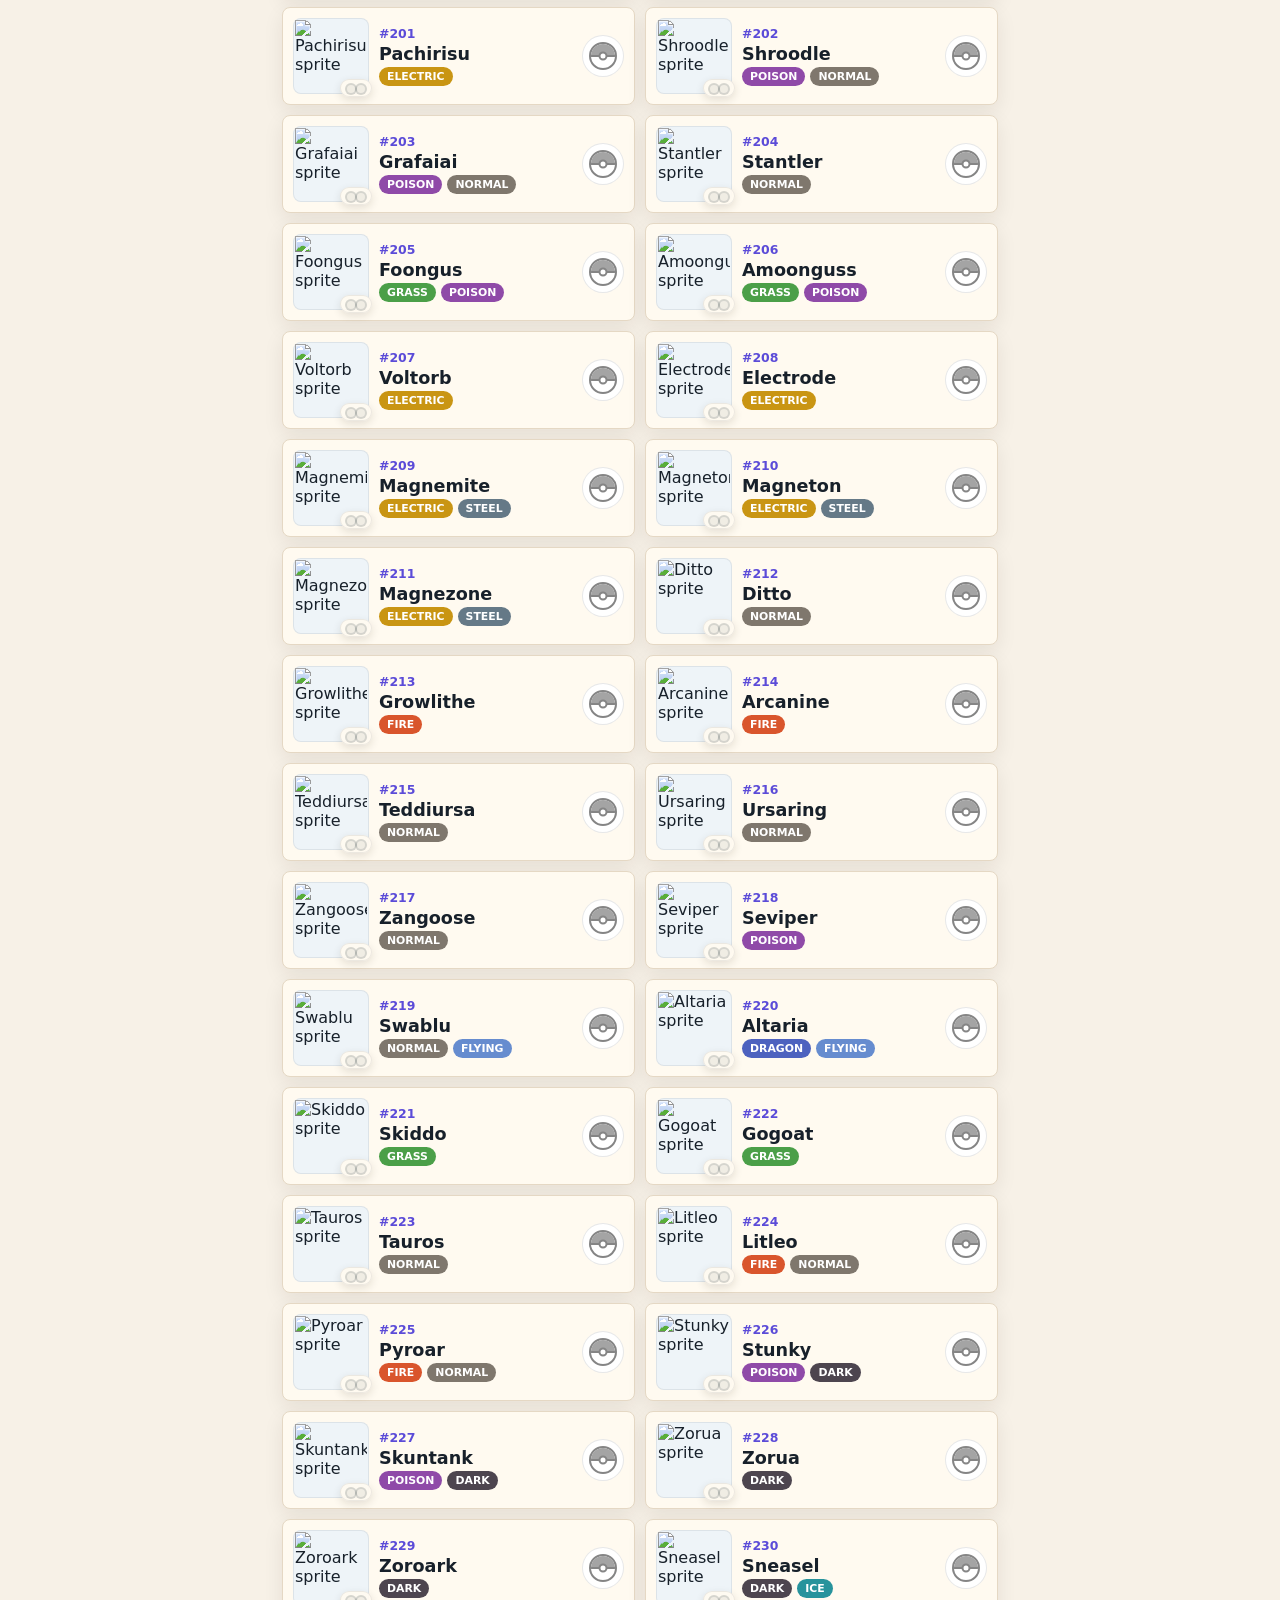
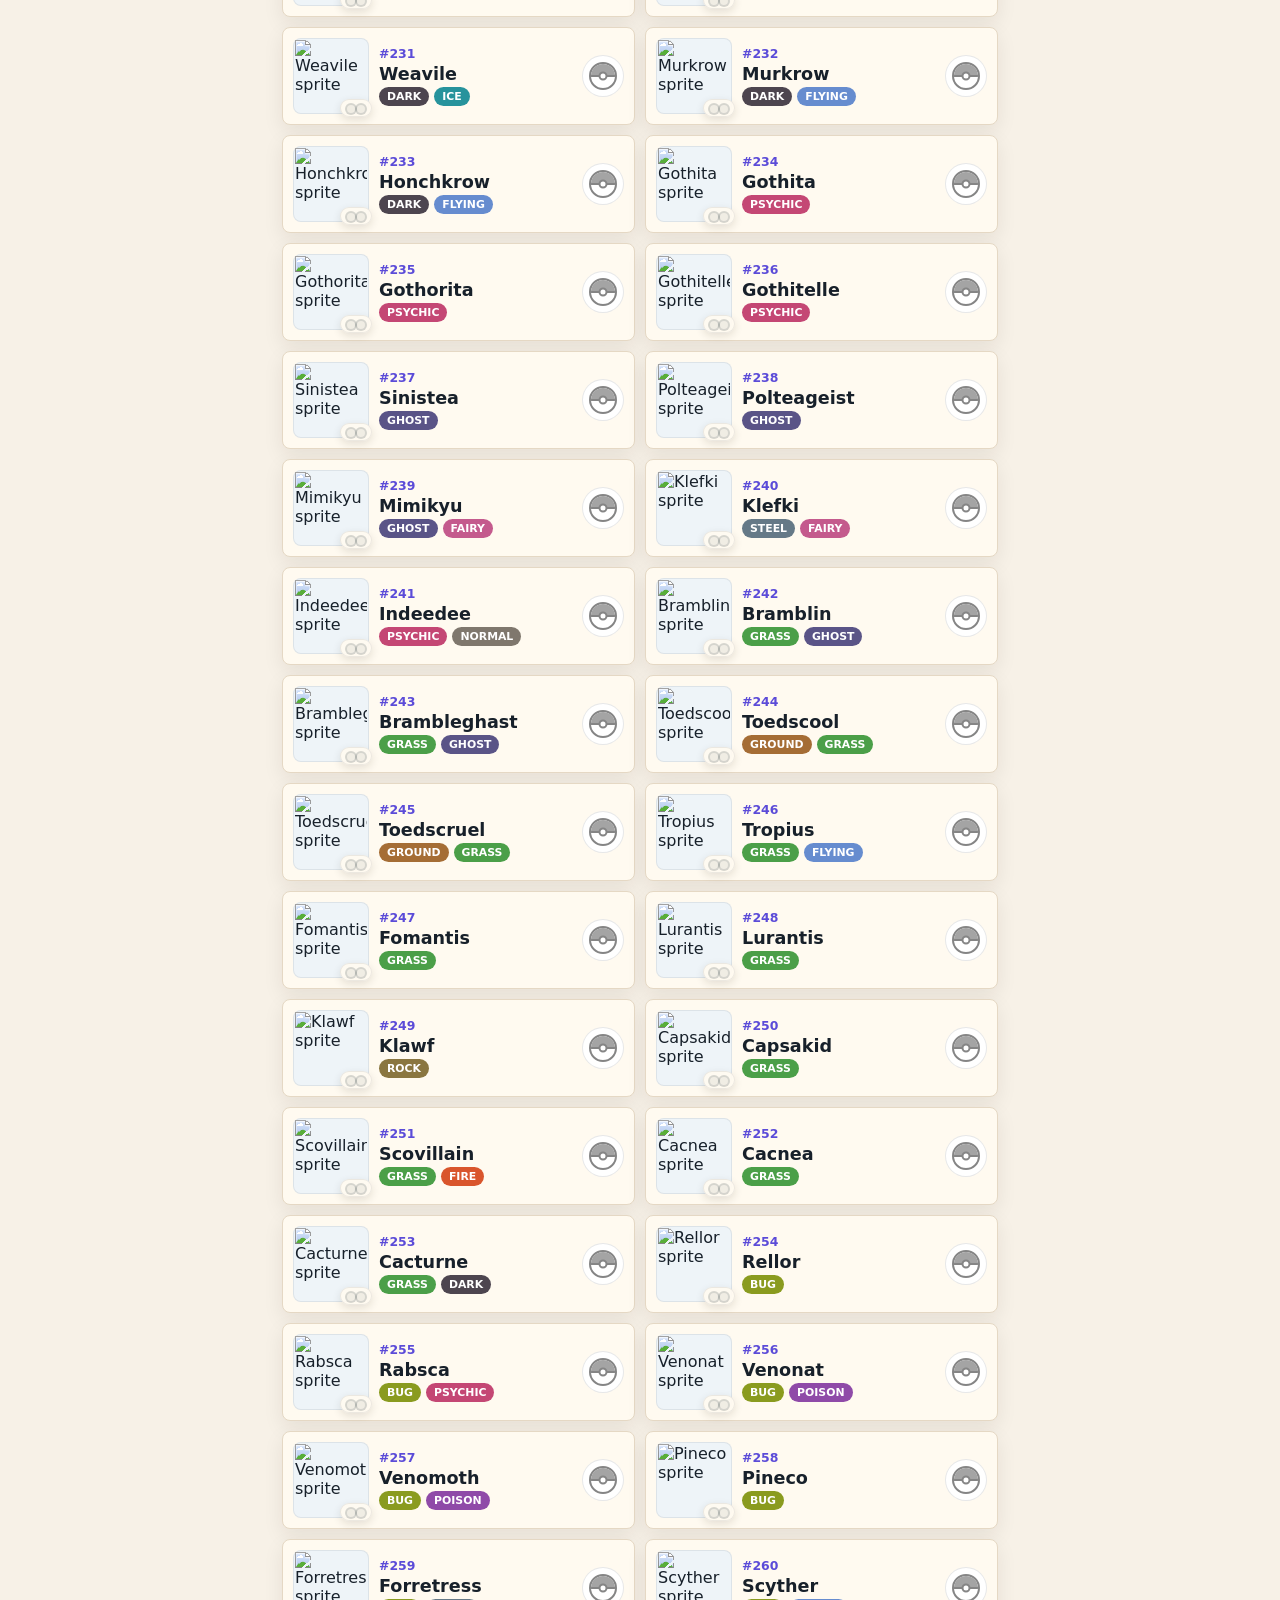
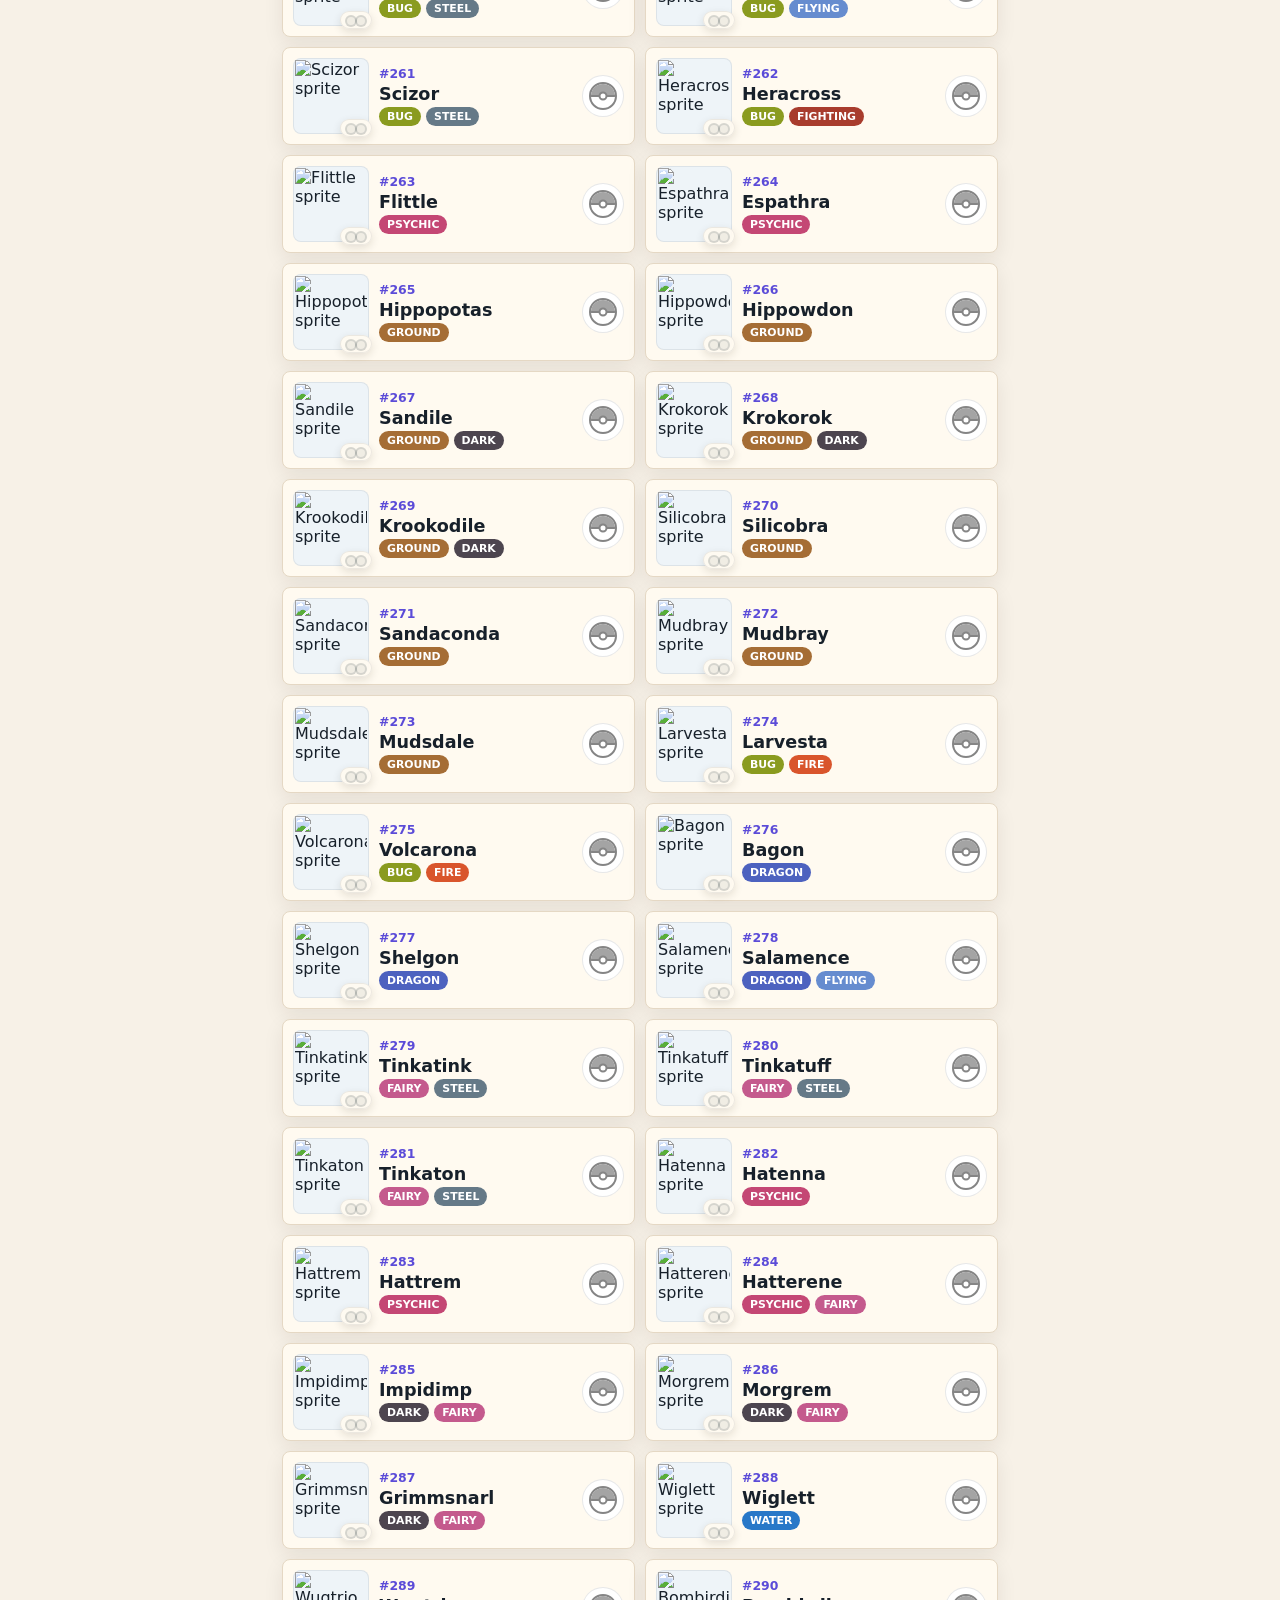
==== commit 6ad73033: "Add accolades tracking and assets" ====
--- a/index.html
+++ b/index.html
@@ -18,9 +18,32 @@
         </div>
       </section>
 
+      <nav class="view-tabs" aria-label="Tracker view">
+        <button class="view-tab active" type="button" data-view="pokedex" aria-pressed="true">
+          <svg class="tab-icon" aria-hidden="true" viewBox="0 0 24 24">
+            <circle cx="12" cy="12" r="9"></circle>
+            <path d="M3 12h6"></path>
+            <path d="M15 12h6"></path>
+            <circle cx="12" cy="12" r="3"></circle>
+          </svg>
+          <span>Pokedex</span>
+        </button>
+        <button class="view-tab" type="button" data-view="accolades" aria-pressed="false">
+          <svg class="tab-icon" aria-hidden="true" viewBox="0 0 24 24">
+            <path d="M8 4h8v4a4 4 0 0 1-8 0z"></path>
+            <path d="M8 6H5a3 3 0 0 0 3 4"></path>
+            <path d="M16 6h3a3 3 0 0 1-3 4"></path>
+            <path d="M12 12v5"></path>
+            <path d="M8 20h8"></path>
+            <path d="M10 17h4"></path>
+          </svg>
+          <span>Accolades</span>
+        </button>
+      </nav>
+
       <header class="app-header">
         <div>
-          <p class="eyebrow">Paldea Region Pokedex</p>
+          <p id="pageEyebrow" class="eyebrow">Paldea Region Pokedex</p>
           <h1>
             <span class="version-word scarlet-word">Scarlet</span>
             <span class="title-amp">&amp;</span>
@@ -28,15 +51,23 @@
           </h1>
         </div>
         <div class="progress-card" aria-live="polite">
-          <span id="caughtCount">0</span>
-          <small>caught</small>
+          <span class="progress-pokeball" aria-hidden="true">
+            <span class="pokeball-icon progress-pokeball-icon">
+              <span class="pokeball-button-dot"></span>
+            </span>
+          </span>
+          <span id="caughtCount" class="progress-number">0</span>
+          <small id="progressLabel">caught</small>
         </div>
       </header>
 
-      <section class="controls" aria-label="Pokedex controls">
+      <section id="pokedexControls" class="controls view-section" aria-label="Pokedex controls" data-view-section="pokedex">
         <label class="search-box">
           <span class="sr-only">Search Pokemon</span>
-          <input id="searchInput" type="search" placeholder="Search by name, number, or type">
+          <input id="searchInput" type="text" autocomplete="off" placeholder="Search by name, number, or type">
+          <button id="clearSearch" class="clear-search" type="button" aria-label="Clear search" hidden>
+            <span aria-hidden="true">×</span>
+          </button>
         </label>
         <div class="filter-row" role="group" aria-label="Filter Pokemon">
           <button class="filter-button active" type="button" data-filter="all">All</button>
@@ -45,18 +76,33 @@
         </div>
       </section>
 
-      <section class="journey-panel" aria-label="Journey milestones" hidden>
+      <section id="accoladesView" class="journey-panel view-section" aria-label="Journey accolades" data-view-section="accolades" hidden>
+        <section class="controls accolades-controls" aria-label="Accolades controls">
+          <label class="search-box">
+            <span class="sr-only">Search accolades</span>
+            <input id="accoladeSearchInput" type="text" autocomplete="off" placeholder="Search by badge, titan, or crew">
+            <button id="clearAccoladeSearch" class="clear-search" type="button" aria-label="Clear accolade search" hidden>
+              <span aria-hidden="true">×</span>
+            </button>
+          </label>
+          <div class="filter-row" role="group" aria-label="Filter accolades">
+            <button class="accolade-filter-button active" type="button" data-filter="all">All</button>
+            <button class="accolade-filter-button" type="button" data-filter="complete">Done</button>
+            <button class="accolade-filter-button" type="button" data-filter="missing">Missing</button>
+          </div>
+        </section>
         <div class="journey-heading">
           <div>
             <p class="journey-kicker">Journey</p>
-            <h2>Story progress</h2>
+            <h2>Accolades</h2>
           </div>
           <p id="journeyTotal" class="journey-total">0 / 18</p>
         </div>
+        <div id="journeyStats" class="journey-stats" aria-label="Accolade stats"></div>
         <div id="milestoneGroups" class="milestone-groups"></div>
       </section>
 
-      <main>
+      <main id="pokedexView" class="view-section" data-view-section="pokedex">
         <div class="status-line">
           <span id="visibleCount">400 Pokemon</span>
           <details id="resetMenu" class="overflow-menu">
--- a/styles.css
+++ b/styles.css
@@ -47,6 +47,7 @@
     var(--bg);
   color: var(--ink);
   font-family: Inter, ui-sans-serif, system-ui, -apple-system, BlinkMacSystemFont, "Segoe UI", sans-serif;
+  transition: background-color 260ms ease;
 }
 
 button,
@@ -78,6 +79,7 @@
   font-size: 0.78rem;
   font-weight: 800;
   text-transform: uppercase;
+  transition: color 260ms ease;
 }
 
 h1 {
@@ -89,6 +91,9 @@
 
 .version-word {
   color: var(--ink);
+  transition:
+    color 260ms ease,
+    text-shadow 260ms ease;
 }
 
 body[data-trainer="billy"] .violet-word,
@@ -105,20 +110,59 @@
 }
 
 .progress-card {
+  position: relative;
   display: grid;
   place-items: center;
   flex: 0 0 auto;
   width: 86px;
   height: 86px;
-  border: 3px solid var(--ink);
   border-radius: 50%;
-  background:
-    linear-gradient(var(--red) 0 46%, var(--ink) 46% 54%, #ffffff 54% 100%);
   box-shadow: var(--shadow);
 }
 
-.progress-card span,
+.progress-pokeball {
+  position: absolute;
+  inset: 0;
+  display: block;
+}
+
+.progress-card .progress-pokeball-icon {
+  width: 86px;
+  height: 86px;
+  border-width: 3px;
+  filter: none;
+  opacity: 1;
+  transform: rotate(0deg);
+  transition:
+    box-shadow 220ms ease,
+    transform 420ms cubic-bezier(0.2, 0.8, 0.2, 1);
+}
+
+.progress-pokeball-icon .pokeball-button-dot {
+  width: 26px;
+  height: 26px;
+  border-width: 3px;
+}
+
+body[data-view="accolades"] .progress-card .progress-pokeball-icon {
+  box-shadow:
+    inset 0 0 0 3px rgba(255, 255, 255, 0.38),
+    0 8px 20px rgba(159, 106, 19, 0.2);
+  transform: rotate(-18deg);
+}
+
+body[data-view="accolades"] .progress-pokeball-icon .pokeball-button-dot {
+  background: #fff9e6;
+}
+
+body[data-view="accolades"] .progress-pokeball-icon::before {
+  background: #ffd15f;
+}
+
+.progress-card .progress-number,
 .progress-card small {
+  position: relative;
+  z-index: 1;
   display: block;
   width: 58px;
   border-radius: 999px;
@@ -126,7 +170,7 @@
   text-align: center;
 }
 
-.progress-card span {
+.progress-card .progress-number {
   align-self: end;
   padding-top: 2px;
   font-size: 1.45rem;
@@ -151,20 +195,59 @@
   border-bottom: 1px solid rgba(229, 216, 196, 0.72);
 }
 
+.search-box {
+  position: relative;
+  display: block;
+}
+
 .search-box input {
   width: 100%;
   height: 48px;
   border: 2px solid transparent;
   border-radius: 8px;
-  padding: 0 15px;
+  padding: 0 46px 0 15px;
   background: var(--panel);
   color: var(--ink);
   box-shadow: 0 5px 18px rgba(42, 31, 16, 0.09);
   outline: none;
+  transition: border-color 240ms ease;
 }
 
 .search-box input:focus {
   border-color: var(--accent);
+}
+
+.clear-search {
+  position: absolute;
+  top: 50%;
+  right: 8px;
+  display: grid;
+  place-items: center;
+  width: 28px;
+  height: 28px;
+  border: 0;
+  border-radius: 50%;
+  background: rgba(23, 32, 42, 0.08);
+  color: var(--muted);
+  font-size: 1rem;
+  font-weight: 600;
+  line-height: 1;
+  transform: translateY(-50%);
+}
+
+.clear-search[hidden] {
+  display: none;
+}
+
+.clear-search span {
+  display: block;
+  line-height: 0.9;
+  transform: translateY(-1px);
+}
+
+.clear-search:hover {
+  background: rgba(23, 32, 42, 0.13);
+  color: var(--ink);
 }
 
 .filter-row {
@@ -175,7 +258,9 @@
 }
 
 .filter-button,
+.accolade-filter-button,
 .trainer-button,
+.view-tab,
 .text-button {
   min-height: 38px;
   border: 1px solid var(--line);
@@ -183,9 +268,15 @@
   background: rgba(255, 250, 240, 0.76);
   color: var(--ink);
   font-weight: 800;
-}
-
-.filter-button.active {
+  transition:
+    background-color 240ms ease,
+    border-color 240ms ease,
+    color 240ms ease;
+}
+
+.filter-button.active,
+.accolade-filter-button.active,
+.view-tab.active {
   border-color: var(--ink);
   background: var(--ink);
   color: #ffffff;
@@ -205,6 +296,69 @@
   border-color: var(--accent);
   background: var(--accent);
   color: #ffffff;
+}
+
+.view-tabs {
+  position: relative;
+  display: flex;
+  align-items: end;
+  gap: 4px;
+  margin: 0 0 10px;
+}
+
+.view-tabs::before,
+.view-tabs::after {
+  content: "";
+  position: absolute;
+  bottom: 0;
+  height: 1px;
+  background: var(--accent);
+  transition: background-color 240ms ease;
+}
+
+.view-tabs::before {
+  left: 0;
+  width: var(--active-tab-left, 0);
+}
+
+.view-tabs::after {
+  right: 0;
+  left: calc(var(--active-tab-left, 0px) + var(--active-tab-width, 0px));
+}
+
+.view-tab {
+  display: inline-flex;
+  align-items: center;
+  justify-content: center;
+  gap: 7px;
+  position: relative;
+  z-index: 1;
+  min-height: 40px;
+  border: 1px solid transparent;
+  border-bottom: 0;
+  border-radius: 8px 8px 0 0;
+  padding: 0 14px;
+  background: transparent;
+  color: var(--muted);
+  font-weight: 900;
+}
+
+.tab-icon {
+  flex: 0 0 auto;
+  width: 18px;
+  height: 18px;
+  fill: none;
+  stroke: currentColor;
+  stroke-linecap: round;
+  stroke-linejoin: round;
+  stroke-width: 2.25;
+}
+
+.view-tab.active {
+  border-color: var(--accent);
+  border-bottom: 0;
+  background: transparent;
+  color: var(--accent-dark);
 }
 
 .status-line {
@@ -219,16 +373,15 @@
 }
 
 .journey-panel {
-  margin: 14px 0 4px;
-  border: 1px solid var(--line);
-  border-radius: 8px;
-  padding: 12px;
-  background: rgba(255, 250, 240, 0.82);
-  box-shadow: 0 7px 20px rgba(42, 31, 16, 0.06);
-}
-
-.journey-heading,
-.milestone-summary {
+  margin: 0;
+}
+
+.accolades-controls {
+  position: static;
+  margin: 0 -14px 12px;
+}
+
+.journey-heading {
   display: flex;
   align-items: center;
   justify-content: space-between;
@@ -241,6 +394,7 @@
   font-size: 0.72rem;
   font-weight: 900;
   text-transform: uppercase;
+  transition: color 240ms ease;
 }
 
 .journey-heading h2 {
@@ -258,79 +412,204 @@
   color: var(--accent-dark);
   font-size: 0.78rem;
   font-weight: 900;
+  transition:
+    background-color 240ms ease,
+    color 240ms ease;
 }
 
 .journey-total {
   padding: 6px 10px;
 }
 
+.journey-stats {
+  display: grid;
+  grid-template-columns: repeat(3, minmax(0, 1fr));
+  gap: 8px;
+  margin: 12px 0;
+}
+
+.journey-stat-card {
+  min-width: 0;
+  border: 1px solid var(--line);
+  border-radius: 8px;
+  padding: 10px 8px;
+  background: var(--panel);
+  box-shadow: 0 7px 20px rgba(42, 31, 16, 0.06);
+}
+
+.journey-stat-value,
+.journey-stat-label {
+  display: block;
+  text-align: center;
+}
+
+.journey-stat-value {
+  color: var(--accent-dark);
+  font-size: 0.95rem;
+  font-weight: 900;
+  transition: color 240ms ease;
+}
+
+.journey-stat-label {
+  margin-top: 3px;
+  color: var(--muted);
+  font-size: 0.68rem;
+  font-weight: 900;
+}
+
 .milestone-groups {
   display: grid;
-  gap: 8px;
-  margin-top: 12px;
-}
-
-.milestone-group {
-  border: 1px solid rgba(229, 216, 196, 0.92);
-  border-radius: 8px;
-  background: rgba(255, 255, 255, 0.42);
-  overflow: hidden;
-}
-
-.milestone-summary {
-  min-height: 48px;
-  padding: 8px 10px;
-  cursor: pointer;
-  list-style: none;
-}
-
-.milestone-summary::-webkit-details-marker {
-  display: none;
-}
-
-.milestone-title,
-.milestone-subtitle {
+  gap: 10px;
+  margin: 0;
+}
+
+.milestone-card {
+  display: grid;
+  grid-template-columns: 54px minmax(0, 1fr) 42px;
+  align-items: center;
+  gap: 12px;
+  width: 100%;
+  min-height: 72px;
+  border: 1px solid var(--line);
+  border-radius: 8px;
+  padding: 10px;
+  background: var(--panel);
+  color: inherit;
+  text-align: left;
+  box-shadow: 0 7px 20px rgba(42, 31, 16, 0.08);
+  transition:
+    background-color 240ms ease,
+    border-color 240ms ease;
+}
+
+.milestone-visual {
+  position: relative;
+  display: grid;
+  place-items: center;
+  width: 54px;
+  height: 54px;
+  border: 1px solid rgba(23, 32, 42, 0.08);
+  border-radius: 8px;
+  background: #eef4f8;
+}
+
+.milestone-visual img {
+  width: 48px;
+  height: 48px;
+  image-rendering: pixelated;
+  object-fit: contain;
+}
+
+.sprite-milestone-visual {
+  background: #eef4f8;
+}
+
+.badge-milestone-visual {
+  background: rgba(255, 250, 240, 0.72);
+}
+
+.milestone-visual::before,
+.milestone-visual::after {
+  content: "";
   display: block;
+}
+
+.gym_badges-visual::before {
+  width: 28px;
+  height: 34px;
+  border: 3px solid #c99513;
+  border-radius: 50% 50% 46% 46%;
+  background:
+    radial-gradient(circle at 50% 38%, #ffffff 0 18%, transparent 19%),
+    linear-gradient(135deg, #ffd770, #b97918);
+  box-shadow: 0 3px 0 rgba(23, 32, 42, 0.1);
+}
+
+.titans-visual::before {
+  width: 34px;
+  height: 30px;
+  border-radius: 42% 58% 48% 52%;
+  background:
+    linear-gradient(135deg, rgba(255, 255, 255, 0.32), transparent 42%),
+    #8a7640;
+  box-shadow:
+    inset -5px -6px 0 rgba(23, 32, 42, 0.16),
+    0 3px 0 rgba(23, 32, 42, 0.1);
+  transform: rotate(-10deg);
+}
+
+.team_star-visual::before {
+  width: 34px;
+  height: 34px;
+  background: linear-gradient(135deg, #ffeb7a, #d93636);
+  clip-path: polygon(50% 0, 62% 34%, 98% 34%, 68% 55%, 80% 92%, 50% 70%, 20% 92%, 32% 55%, 2% 34%, 38% 34%);
+  filter: drop-shadow(0 3px 0 rgba(23, 32, 42, 0.12));
+}
+
+.milestone-card[aria-pressed="true"] {
+  border-color: var(--caught-border);
+  background: var(--caught-bg);
+}
+
+.milestone-copy {
+  display: grid;
+  min-width: 0;
+  gap: 4px;
 }
 
 .milestone-title {
   color: var(--ink);
-  font-size: 0.9rem;
+  font-size: 1rem;
   font-weight: 900;
 }
 
 .milestone-subtitle {
   color: var(--muted);
-  font-size: 0.72rem;
+  font-size: 0.76rem;
   font-weight: 800;
 }
 
-.milestone-count {
-  padding: 5px 9px;
-}
-
-.milestone-list {
-  display: flex;
-  flex-wrap: wrap;
-  gap: 7px;
-  padding: 0 10px 10px;
-}
-
-.milestone-button {
-  min-height: 34px;
-  border: 1px solid var(--line);
-  border-radius: 999px;
-  padding: 0 10px;
-  background: rgba(255, 250, 240, 0.85);
-  color: var(--muted);
-  font-size: 0.78rem;
-  font-weight: 900;
-}
-
-.milestone-button[aria-pressed="true"] {
-  border-color: transparent;
+.milestone-complete-dot {
+  position: relative;
+  display: grid;
+  place-items: center;
+  width: 42px;
+  height: 42px;
+  border: 1px solid rgba(23, 32, 42, 0.1);
+  border-radius: 50%;
+  background: #ffffff;
+  transition: border-color 240ms ease;
+}
+
+.milestone-complete-dot::before {
+  content: "";
+  width: 18px;
+  height: 18px;
+  border: 2px solid var(--muted);
+  border-radius: 50%;
+  opacity: 0.46;
+  transition:
+    background-color 240ms ease,
+    border-color 240ms ease,
+    box-shadow 240ms ease,
+    opacity 240ms ease;
+}
+
+.milestone-card[aria-pressed="true"] .milestone-complete-dot {
+  border-color: var(--accent);
+}
+
+.milestone-card[aria-pressed="true"] .milestone-complete-dot::before {
+  width: 22px;
+  height: 22px;
+  border-color: var(--accent);
   background: var(--accent);
-  color: #ffffff;
+  box-shadow: inset 0 0 0 5px #ffffff;
+  opacity: 1;
+}
+
+.accolade-empty-state {
+  margin: 26px 0;
 }
 
 .text-button {
@@ -546,6 +825,9 @@
   color: inherit;
   text-align: left;
   box-shadow: 0 7px 20px rgba(42, 31, 16, 0.08);
+  transition:
+    background-color 240ms ease,
+    border-color 240ms ease;
 }
 
 .pokemon-card-inner:has(.catch-toggle[aria-pressed="true"]) {
@@ -589,6 +871,7 @@
   color: var(--accent);
   font-size: 0.78rem;
   font-weight: 900;
+  transition: color 240ms ease;
 }
 
 .pokemon-name {
@@ -634,22 +917,49 @@
   overflow: hidden;
   border: 2px solid var(--ink);
   border-radius: 50%;
-  background:
-    linear-gradient(var(--accent) 0 45%, var(--ink) 45% 55%, #ffffff 55% 100%);
+  background: #ffffff;
   filter: grayscale(1);
   opacity: 0.54;
+  transition:
+    filter 240ms ease,
+    opacity 240ms ease,
+    transform 240ms ease;
+}
+
+.pokeball-icon::before,
+.pokeball-icon::after {
+  content: "";
+  position: absolute;
+  left: 0;
+  width: 100%;
+  transition: background-color 260ms ease;
+}
+
+.pokeball-icon::before {
+  top: 0;
+  height: 45%;
+  background: var(--accent);
+}
+
+.pokeball-icon::after {
+  top: 45%;
+  z-index: 1;
+  height: 10%;
+  background: var(--ink);
 }
 
 .pokeball-button-dot {
   position: absolute;
   top: 50%;
   left: 50%;
+  z-index: 2;
   width: 9px;
   height: 9px;
   border: 2px solid var(--ink);
   border-radius: 50%;
   background: #ffffff;
   transform: translate(-50%, -50%);
+  transition: background-color 240ms ease;
 }
 
 .catch-toggle[aria-pressed="true"] .pokeball-icon {
@@ -686,14 +996,6 @@
 
 .john-dot {
   right: 4px;
-}
-
-.ownership-dots.both-caught .billy-dot {
-  left: 8px;
-}
-
-.ownership-dots.both-caught .john-dot {
-  right: 8px;
 }
 
 .billy-dot.caught {
